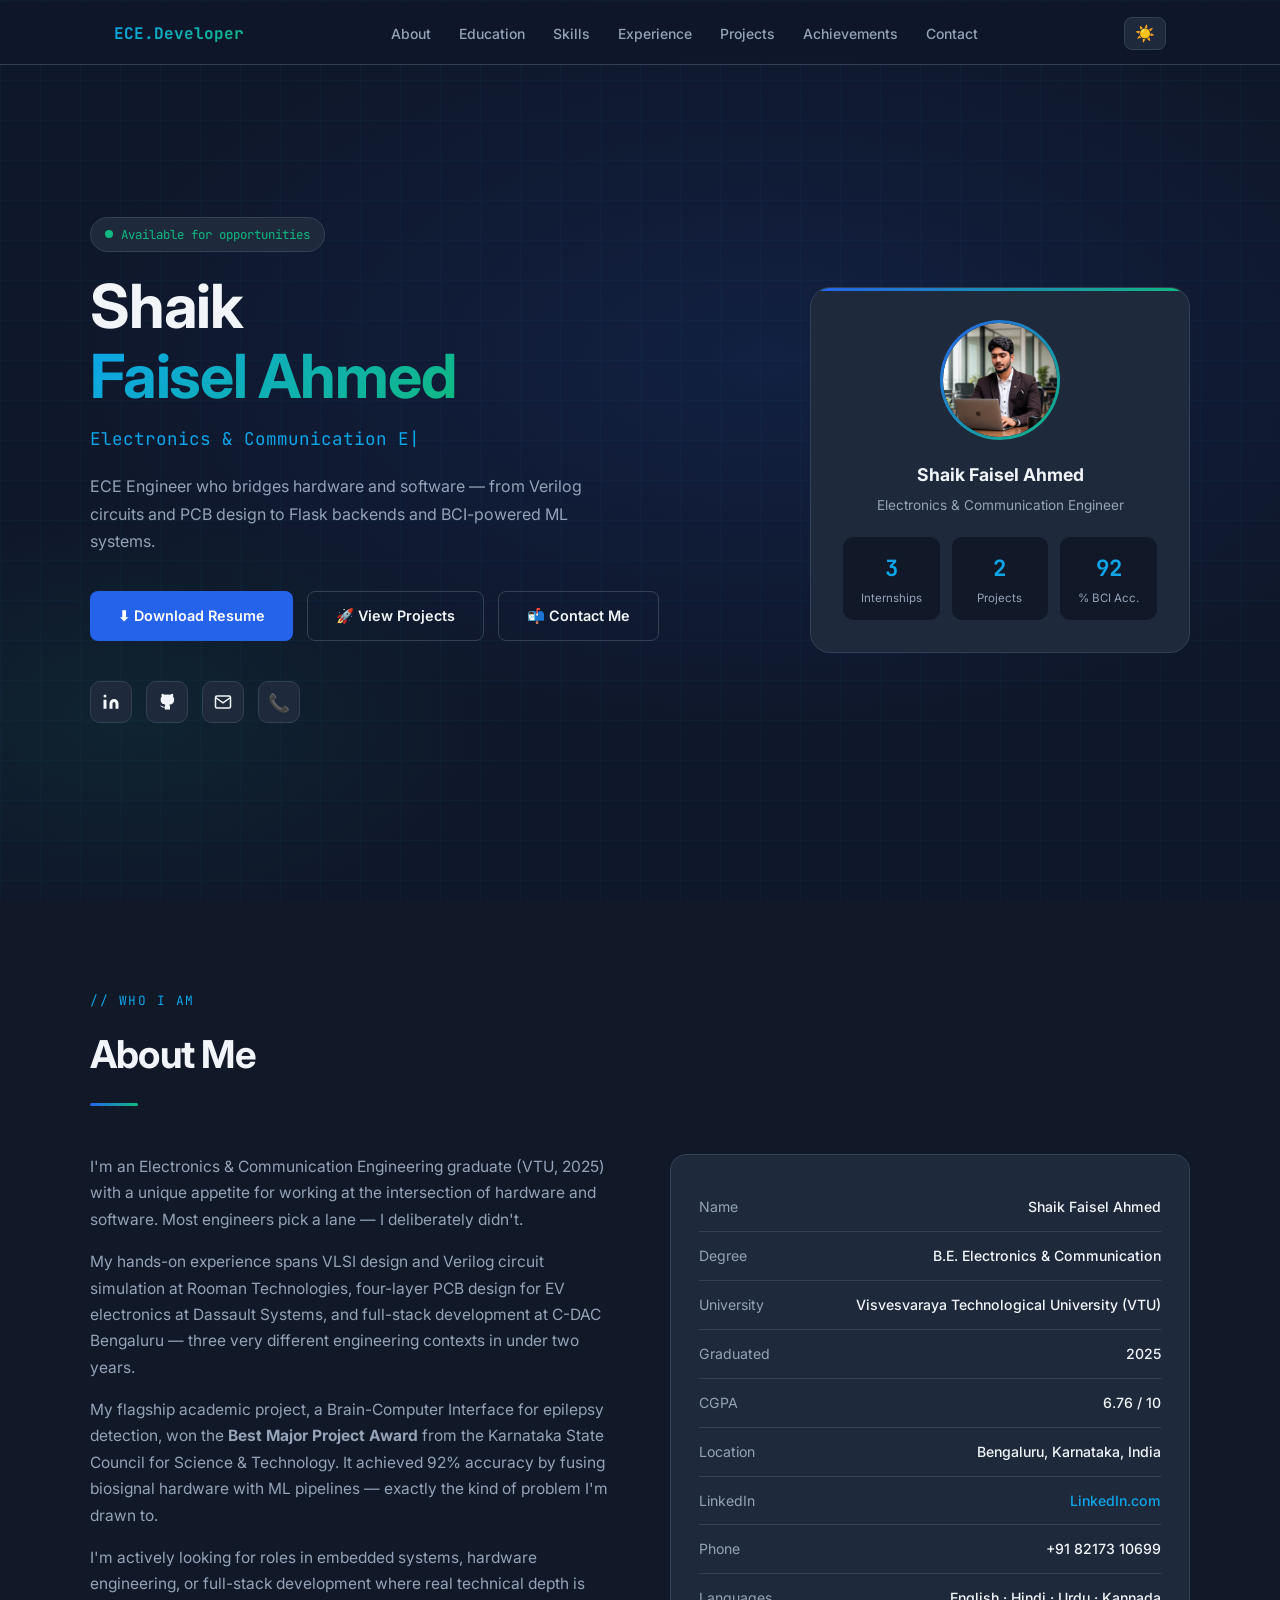
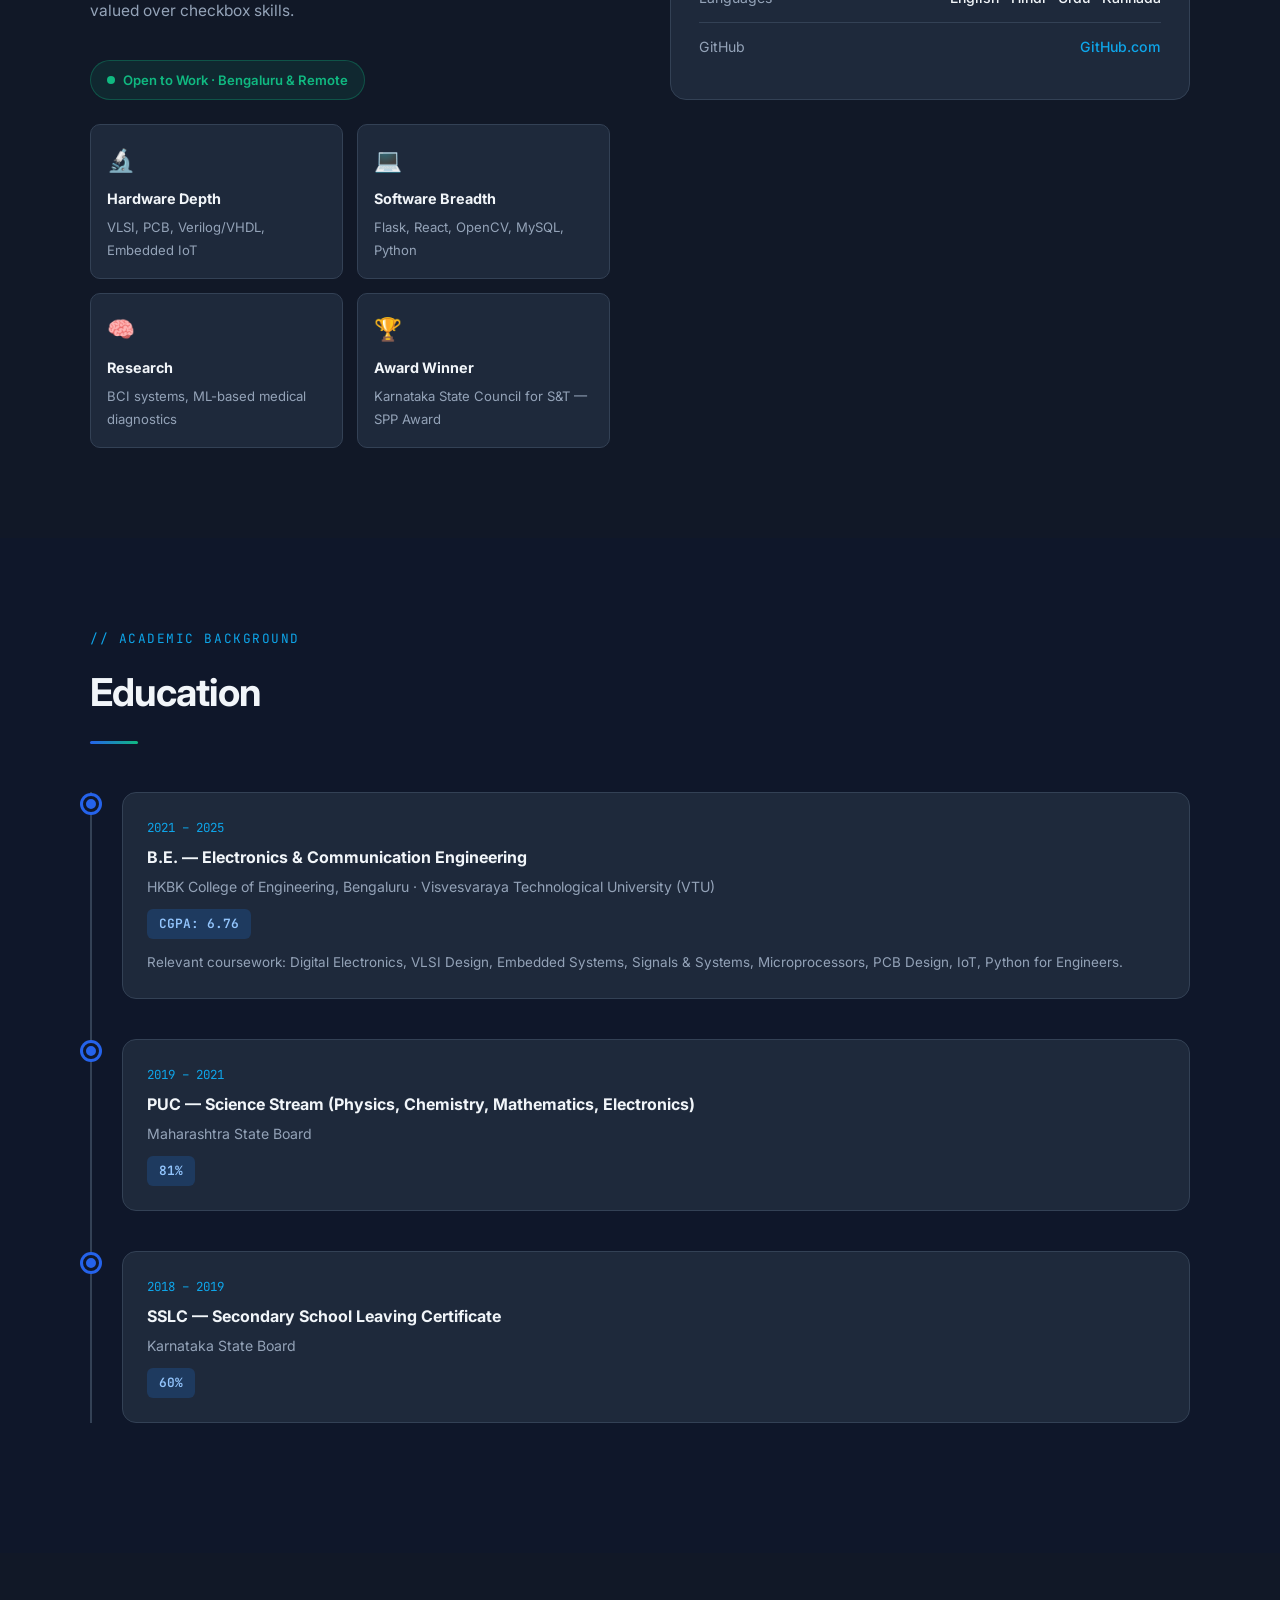
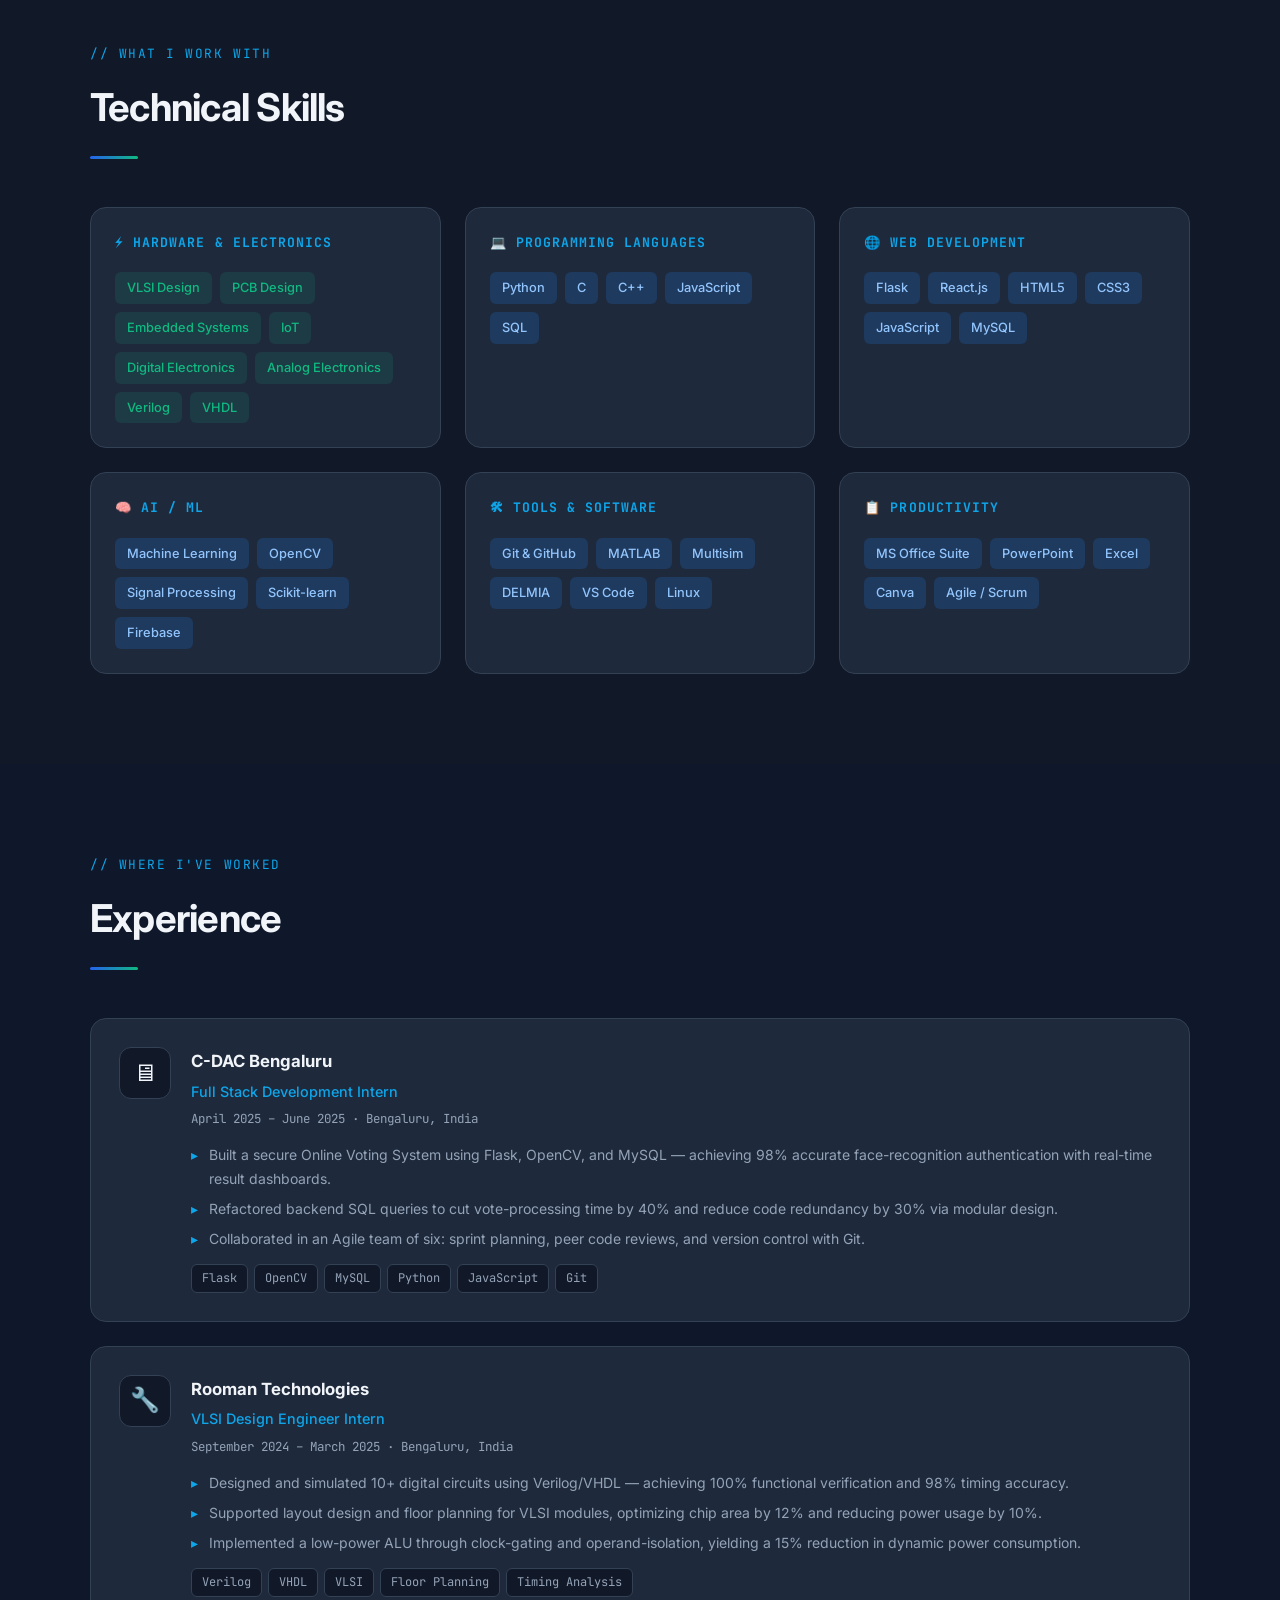
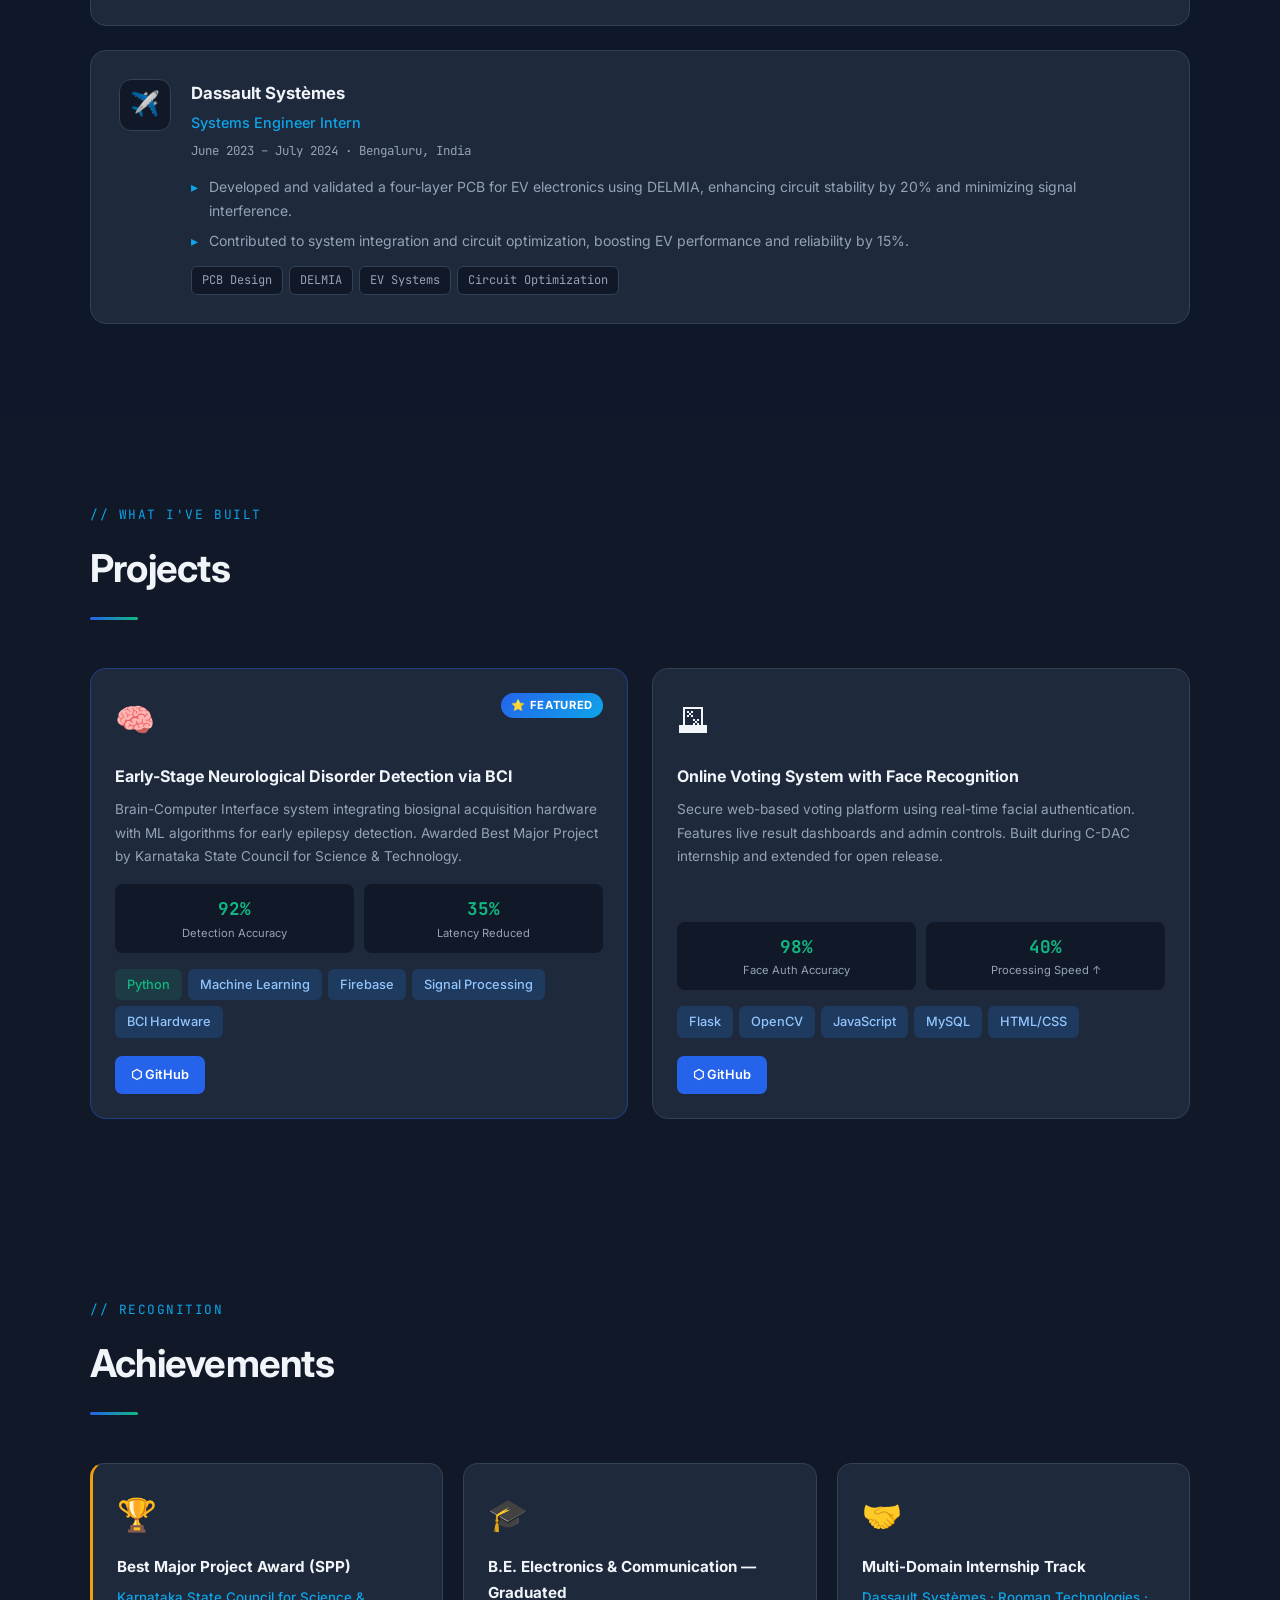
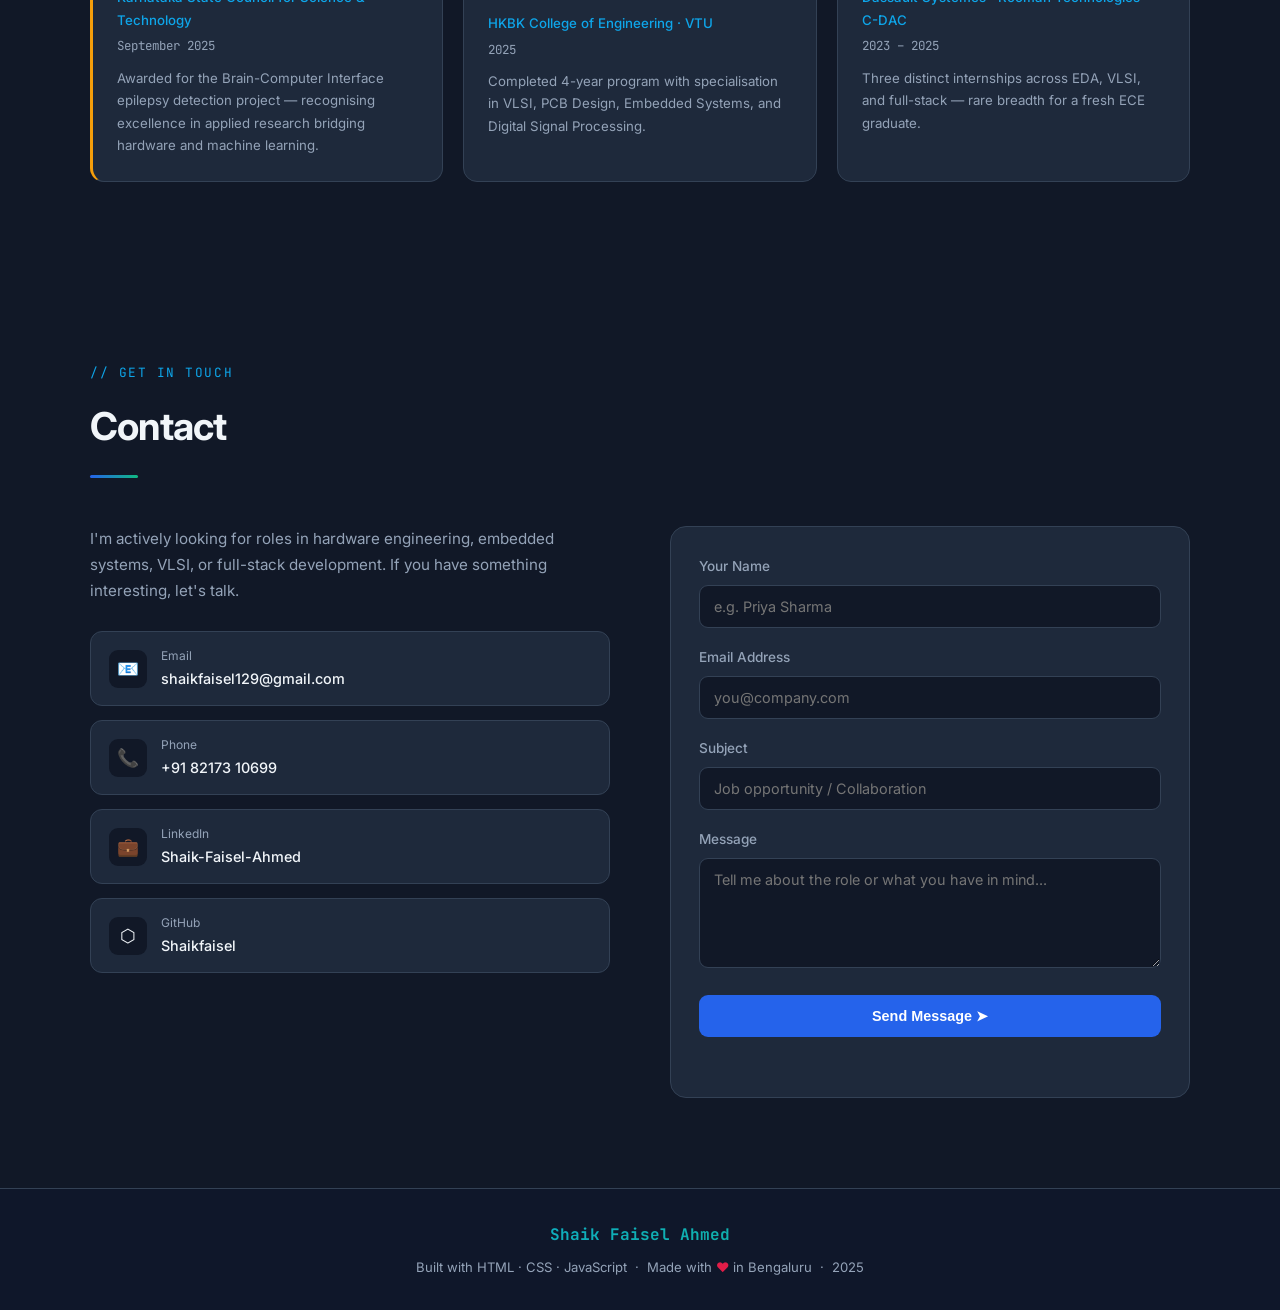
==== index.html @ 99415e22 "Updated homepage" ====
<!DOCTYPE html>
<html lang="en" data-theme="dark">
<head>
  <meta charset="UTF-8" />
  <meta name="viewport" content="width=device-width, initial-scale=1.0" />
  <title>Shaikfaisel-Portfolio</title>
  <meta name="description" content="Portfolio of Shaik Faisel Ahmed — ECE Graduate, VLSI & Embedded Systems Engineer, Full Stack Developer, BCI Researcher. Based in Bengaluru, India." />
  <meta property="og:title"       content="Shaik Faisel Ahmed | Engineer Portfolio" />
  <meta property="og:description" content="ECE Engineer passionate about hardware-software convergence. VLSI, PCB Design, IoT, Flask, React." />
  <meta property="og:type"        content="website" />
  <meta name="keywords" content="Shaik Faisel Ahmed, VLSI Engineer, Embedded Systems, PCB Design, Full Stack Developer, Flask, Brain Computer Interface, ECE Portfolio Bengaluru" />

  <!-- Google Fonts — Inter (body text) and JetBrains Mono (code/labels) -->
  <link rel="preconnect" href="https://fonts.googleapis.com" />
  <link rel="preconnect" href="https://fonts.gstatic.com" crossorigin />
  <link href="https://fonts.googleapis.com/css2?family=Inter:wght@300;400;500;600;700&family=JetBrains+Mono:wght@400;500;700&display=swap" rel="stylesheet" />

  <!-- All CSS is in this separate file -->
  <link rel="stylesheet" href="styles.css" />
</head>
<body>


<!-- ============================================================
     SCROLL PROGRESS BAR
     Thin colored line at the very top that fills as you scroll.
     Width is controlled by JavaScript in main.js.
============================================================ -->
<div id="progress-bar"></div>


<!-- ============================================================
     NAVBAR — Fixed at top of page
============================================================ -->
<nav>
  <div class="nav-inner">

    <!-- Logo text -->
    <div class="nav-logo">ECE.Developer</div>

    <!-- Desktop navigation links -->
    <ul class="nav-links">
      <li><a href="#about">About</a></li>
      <li><a href="#education">Education</a></li>
      <li><a href="#skills">Skills</a></li>
      <li><a href="#experience">Experience</a></li>
      <li><a href="#projects">Projects</a></li>
      <li><a href="#achievements">Achievements</a></li>
      <li><a href="#contact">Contact</a></li>
    </ul>

    <div class="nav-right">
      <!-- Dark/light toggle — JavaScript in main.js handles the click -->
      <button id="theme-toggle" title="Toggle theme">☀️</button>
      <!-- Hamburger icon — only visible on mobile -->
      <button class="hamburger" id="hamburger" aria-label="Open menu">☰</button>
    </div>

  </div>

  <!-- Mobile dropdown — hidden by default, shown when hamburger is clicked -->
  <div class="mobile-menu" id="mobile-menu">
    <a href="#about"        onclick="closeMobileMenu()">About</a>
    <a href="#education"    onclick="closeMobileMenu()">Education</a>
    <a href="#skills"       onclick="closeMobileMenu()">Skills</a>
    <a href="#experience"   onclick="closeMobileMenu()">Experience</a>
    <a href="#projects"     onclick="closeMobileMenu()">Projects</a>
    <a href="#achievements" onclick="closeMobileMenu()">Achievements</a>
    <a href="#contact"      onclick="closeMobileMenu()">Contact</a>
  </div>
</nav>


<!-- ============================================================
     HERO SECTION — First thing visitors see
============================================================ -->
<section id="hero">
  <!-- Background decorations (gradient blobs + grid lines) -->
  <div class="hero-bg"></div>
  <div class="grid-bg"></div>

  <div class="hero-content">

    <!-- LEFT SIDE — Name, typing text, buttons, social icons -->
    <div>
      <div class="hero-eyebrow">Available for opportunities</div>

      <h1 class="hero-name">
        Shaik<br />
        <span class="highlight">Faisel Ahmed</span>
      </h1>

      <!-- This text is animated by JavaScript — it types and deletes role titles -->
      <div id="typing-text"></div>

      <p class="hero-desc">
        ECE Engineer who bridges hardware and software — from Verilog circuits
        and PCB design to Flask backends and BCI-powered ML systems.
      </p>

      <div class="hero-btns">
        <!-- Resume PDF must be in the same folder as index.html -->
        <a href="Shaik Faisel resume.pdf" download class="btn-primary">⬇ Download Resume</a>
        <a href="#projects" class="btn-outline">🚀 View Projects</a>
        <a href="#contact"  class="btn-outline">📬 Contact Me</a>
      </div>

      <!-- Social icon links -->
      <div class="hero-socials">
        <a href="https://www.linkedin.com/in/shaik-faisel-ahmed-06150a316/" target="_blank" title="LinkedIn">
          <svg width="18" height="18" viewBox="0 0 24 24" fill="currentColor">
            <path d="M16 8a6 6 0 016 6v7h-4v-7a2 2 0 00-2-2 2 2 0 00-2 2v7h-4v-7a6 6 0 016-6zM2 9h4v12H2z"/>
            <circle cx="4" cy="4" r="2"/>
          </svg>
        </a>
        <a href="https://github.com/Shaikfaisel" target="_blank" title="GitHub">
          <svg width="18" height="18" viewBox="0 0 24 24" fill="currentColor">
            <path d="M9 19c-5 1.5-5-2.5-7-3m14 6v-3.87a3.37 3.37 0 00-.94-2.61c3.14-.35 6.44-1.54 6.44-7A5.44 5.44 0 0020 4.77 5.07 5.07 0 0019.91 1S18.73.65 16 2.48a13.38 13.38 0 00-7 0C6.27.65 5.09 1 5.09 1A5.07 5.07 0 005 4.77a5.44 5.44 0 00-1.5 3.78c0 5.42 3.3 6.61 6.44 7A3.37 3.37 0 009 18.13V22"/>
          </svg>
        </a>
        <a href="mailto:shaikfaisel129@gmail.com" title="Email">
          <svg width="18" height="18" viewBox="0 0 24 24" fill="none" stroke="currentColor" stroke-width="2">
            <path d="M4 4h16c1.1 0 2 .9 2 2v12c0 1.1-.9 2-2 2H4c-1.1 0-2-.9-2-2V6c0-1.1.9-2 2-2z"/>
            <polyline points="22,6 12,13 2,6"/>
          </svg>
        </a>
        <a href="tel:+918217310699" title="Phone">📞</a>
      </div>
    </div>

    <!-- RIGHT SIDE — Profile card with photo and stats -->
    <div class="hero-card">
      <div class="avatar-ring">
        <div class="avatar-inner">
          <!-- Your photo — must be named photo.jpeg and in the same folder -->
          <img src="photo.jpeg" alt="Shaik Faisel Ahmed" />
        </div>
      </div>
      <div class="hero-card-name">Shaik Faisel Ahmed</div>
      <div class="hero-card-role">Electronics &amp; Communication Engineer</div>

      <!-- Stats — the numbers count up from 0 via JavaScript -->
      <div class="stat-row">
        <div class="stat-item">
          <div class="stat-num" data-target="3">0</div>
          <div class="stat-label">Internships</div>
        </div>
        <div class="stat-item">
          <div class="stat-num" data-target="2">0</div>
          <div class="stat-label">Projects</div>
        </div>
        <div class="stat-item">
          <div class="stat-num" data-target="92">0</div>
          <div class="stat-label">% BCI Acc.</div>
        </div>
      </div>
    </div>

  </div>
</section>


<!-- ============================================================
     ABOUT SECTION
============================================================ -->
<section id="about">
  <div class="container">
    <div class="section-eyebrow">// who I am</div>
    <h2 class="section-title">About Me</h2>
    <div class="section-line"></div>

    <div class="about-grid fade-in">
      <!-- Left: paragraphs + highlight boxes -->
      <div class="about-text">
        <p>
          I'm an Electronics &amp; Communication Engineering graduate (VTU, 2025) with a unique
          appetite for working at the intersection of hardware and software. Most engineers pick
          a lane — I deliberately didn't.
        </p>
        <p>
          My hands-on experience spans VLSI design and Verilog circuit simulation at Rooman
          Technologies, four-layer PCB design for EV electronics at Dassault Systems, and
          full-stack development at C-DAC Bengaluru — three very different engineering contexts
          in under two years.
        </p>
        <p>
          My flagship academic project, a Brain-Computer Interface for epilepsy detection, won
          the <strong>Best Major Project Award</strong> from the Karnataka State Council for
          Science &amp; Technology. It achieved 92% accuracy by fusing biosignal hardware with
          ML pipelines — exactly the kind of problem I'm drawn to.
        </p>
        <p>
          I'm actively looking for roles in embedded systems, hardware engineering, or full-stack
          development where real technical depth is valued over checkbox skills.
        </p>

        <div class="available-badge">Open to Work · Bengaluru &amp; Remote</div>

        <div class="about-highlights" style="margin-top:24px;">
          <div class="highlight-item">
            <div class="icon">🔬</div>
            <strong>Hardware Depth</strong>
            <span>VLSI, PCB, Verilog/VHDL, Embedded IoT</span>
          </div>
          <div class="highlight-item">
            <div class="icon">💻</div>
            <strong>Software Breadth</strong>
            <span>Flask, React, OpenCV, MySQL, Python</span>
          </div>
          <div class="highlight-item">
            <div class="icon">🧠</div>
            <strong>Research</strong>
            <span>BCI systems, ML-based medical diagnostics</span>
          </div>
          <div class="highlight-item">
            <div class="icon">🏆</div>
            <strong>Award Winner</strong>
            <span>Karnataka State Council for S&amp;T — SPP Award</span>
          </div>
        </div>
      </div>

      <!-- Right: info table -->
      <div>
        <div class="about-info">
          <div class="info-row"><span class="label">Name</span>      <span class="val">Shaik Faisel Ahmed</span></div>
          <div class="info-row"><span class="label">Degree</span>    <span class="val">B.E. Electronics &amp; Communication</span></div>
          <div class="info-row"><span class="label">University</span><span class="val">Visvesvaraya Technological University (VTU)</span></div>
          <div class="info-row"><span class="label">Graduated</span> <span class="val">2025</span></div>
          <div class="info-row"><span class="label">CGPA</span>      <span class="val">6.76 / 10</span></div>
          <div class="info-row"><span class="label">Location</span>  <span class="val">Bengaluru, Karnataka, India</span></div>
          <div class="info-row">
            <span class="label">LinkedIn</span>
            <span class="val">
              <a href="https://www.linkedin.com/in/shaik-faisel-ahmed-06150a316/" style="color:var(--accent2)">LinkedIn.com</a>
            </span>
          </div>
          <div class="info-row"><span class="label">Phone</span>     <span class="val">+91 82173 10699</span></div>
          <div class="info-row"><span class="label">Languages</span> <span class="val">English · Hindi · Urdu · Kannada</span></div>
          <div class="info-row">
            <span class="label">GitHub</span>
            <span class="val">
              <a href="https://github.com/Shaikfaisel" target="_blank" style="color:var(--accent2)">GitHub.com</a>
            </span>
          </div>
        </div>
      </div>
    </div>

  </div>
</section>


<!-- ============================================================
     EDUCATION SECTION
============================================================ -->
<section id="education">
  <div class="container">
    <div class="section-eyebrow">// academic background</div>
    <h2 class="section-title">Education</h2>
    <div class="section-line"></div>

    <div class="timeline fade-in">

      <div class="timeline-item">
        <div class="timeline-dot"></div>
        <div class="timeline-card">
          <div class="timeline-year">2021 – 2025</div>
          <div class="timeline-degree">B.E. — Electronics &amp; Communication Engineering</div>
          <div class="timeline-school">HKBK College of Engineering, Bengaluru · Visvesvaraya Technological University (VTU)</div>
          <span class="cgpa-badge">CGPA: 6.76</span>
          <p style="font-size:0.84rem;color:var(--muted);margin-top:12px;">
            Relevant coursework: Digital Electronics, VLSI Design, Embedded Systems,
            Signals &amp; Systems, Microprocessors, PCB Design, IoT, Python for Engineers.
          </p>
        </div>
      </div>

      <div class="timeline-item">
        <div class="timeline-dot"></div>
        <div class="timeline-card">
          <div class="timeline-year">2019 – 2021</div>
          <div class="timeline-degree">PUC — Science Stream (Physics, Chemistry, Mathematics, Electronics)</div>
          <div class="timeline-school">Maharashtra State Board</div>
          <span class="cgpa-badge">81%</span>
        </div>
      </div>

      <div class="timeline-item">
        <div class="timeline-dot"></div>
        <div class="timeline-card">
          <div class="timeline-year">2018 – 2019</div>
          <div class="timeline-degree">SSLC — Secondary School Leaving Certificate</div>
          <div class="timeline-school">Karnataka State Board</div>
          <span class="cgpa-badge">60%</span>
        </div>
      </div>

    </div>
  </div>
</section>


<!-- ============================================================
     SKILLS SECTION
============================================================ -->
<section id="skills">
  <div class="container">
    <div class="section-eyebrow">// what I work with</div>
    <h2 class="section-title">Technical Skills</h2>
    <div class="section-line"></div>

    <div class="skills-grid fade-in">

      <div class="skill-category">
        <div class="skill-category-title">⚡ Hardware &amp; Electronics</div>
        <div class="skill-tags">
          <span class="skill-tag green">VLSI Design</span>
          <span class="skill-tag green">PCB Design</span>
          <span class="skill-tag green">Embedded Systems</span>
          <span class="skill-tag green">IoT</span>
          <span class="skill-tag green">Digital Electronics</span>
          <span class="skill-tag green">Analog Electronics</span>
          <span class="skill-tag green">Verilog</span>
          <span class="skill-tag green">VHDL</span>
        </div>
      </div>

      <div class="skill-category">
        <div class="skill-category-title">💻 Programming Languages</div>
        <div class="skill-tags">
          <span class="skill-tag">Python</span>
          <span class="skill-tag">C</span>
          <span class="skill-tag">C++</span>
          <span class="skill-tag">JavaScript</span>
          <span class="skill-tag">SQL</span>
        </div>
      </div>

      <div class="skill-category">
        <div class="skill-category-title">🌐 Web Development</div>
        <div class="skill-tags">
          <span class="skill-tag">Flask</span>
          <span class="skill-tag">React.js</span>
          <span class="skill-tag">HTML5</span>
          <span class="skill-tag">CSS3</span>
          <span class="skill-tag">JavaScript</span>
          <span class="skill-tag">MySQL</span>
        </div>
      </div>

      <div class="skill-category">
        <div class="skill-category-title">🧠 AI / ML</div>
        <div class="skill-tags">
          <span class="skill-tag">Machine Learning</span>
          <span class="skill-tag">OpenCV</span>
          <span class="skill-tag">Signal Processing</span>
          <span class="skill-tag">Scikit-learn</span>
          <span class="skill-tag">Firebase</span>
        </div>
      </div>

      <div class="skill-category">
        <div class="skill-category-title">🛠 Tools &amp; Software</div>
        <div class="skill-tags">
          <span class="skill-tag">Git &amp; GitHub</span>
          <span class="skill-tag">MATLAB</span>
          <span class="skill-tag">Multisim</span>
          <span class="skill-tag">DELMIA</span>
          <span class="skill-tag">VS Code</span>
          <span class="skill-tag">Linux</span>
        </div>
      </div>

      <div class="skill-category">
        <div class="skill-category-title">📋 Productivity</div>
        <div class="skill-tags">
          <span class="skill-tag">MS Office Suite</span>
          <span class="skill-tag">PowerPoint</span>
          <span class="skill-tag">Excel</span>
          <span class="skill-tag">Canva</span>
          <span class="skill-tag">Agile / Scrum</span>
        </div>
      </div>

    </div>
  </div>
</section>


<!-- ============================================================
     EXPERIENCE SECTION
============================================================ -->
<section id="experience">
  <div class="container">
    <div class="section-eyebrow">// where I've worked</div>
    <h2 class="section-title">Experience</h2>
    <div class="section-line"></div>

    <div class="exp-grid fade-in">

      <!-- C-DAC -->
      <div class="exp-card">
        <div class="exp-logo">🖥</div>
        <div>
          <div class="exp-company">C-DAC Bengaluru</div>
          <div class="exp-role">Full Stack Development Intern</div>
          <div class="exp-date">April 2025 – June 2025 · Bengaluru, India</div>
          <ul class="exp-bullets">
            <li>Built a secure Online Voting System using Flask, OpenCV, and MySQL — achieving 98% accurate face-recognition authentication with real-time result dashboards.</li>
            <li>Refactored backend SQL queries to cut vote-processing time by 40% and reduce code redundancy by 30% via modular design.</li>
            <li>Collaborated in an Agile team of six: sprint planning, peer code reviews, and version control with Git.</li>
          </ul>
          <div class="exp-tech-row">
            <span class="tech-chip">Flask</span>
            <span class="tech-chip">OpenCV</span>
            <span class="tech-chip">MySQL</span>
            <span class="tech-chip">Python</span>
            <span class="tech-chip">JavaScript</span>
            <span class="tech-chip">Git</span>
          </div>
        </div>
      </div>

      <!-- Rooman Technologies -->
      <div class="exp-card">
        <div class="exp-logo">🔧</div>
        <div>
          <div class="exp-company">Rooman Technologies</div>
          <div class="exp-role">VLSI Design Engineer Intern</div>
          <div class="exp-date">September 2024 – March 2025 · Bengaluru, India</div>
          <ul class="exp-bullets">
            <li>Designed and simulated 10+ digital circuits using Verilog/VHDL — achieving 100% functional verification and 98% timing accuracy.</li>
            <li>Supported layout design and floor planning for VLSI modules, optimizing chip area by 12% and reducing power usage by 10%.</li>
            <li>Implemented a low-power ALU through clock-gating and operand-isolation, yielding a 15% reduction in dynamic power consumption.</li>
          </ul>
          <div class="exp-tech-row">
            <span class="tech-chip">Verilog</span>
            <span class="tech-chip">VHDL</span>
            <span class="tech-chip">VLSI</span>
            <span class="tech-chip">Floor Planning</span>
            <span class="tech-chip">Timing Analysis</span>
          </div>
        </div>
      </div>

      <!-- Dassault Systèmes -->
      <div class="exp-card">
        <div class="exp-logo">✈️</div>
        <div>
          <div class="exp-company">Dassault Systèmes</div>
          <div class="exp-role">Systems Engineer Intern</div>
          <div class="exp-date">June 2023 – July 2024 · Bengaluru, India</div>
          <ul class="exp-bullets">
            <li>Developed and validated a four-layer PCB for EV electronics using DELMIA, enhancing circuit stability by 20% and minimizing signal interference.</li>
            <li>Contributed to system integration and circuit optimization, boosting EV performance and reliability by 15%.</li>
          </ul>
          <div class="exp-tech-row">
            <span class="tech-chip">PCB Design</span>
            <span class="tech-chip">DELMIA</span>
            <span class="tech-chip">EV Systems</span>
            <span class="tech-chip">Circuit Optimization</span>
          </div>
        </div>
      </div>

    </div>
  </div>
</section>


<!-- ============================================================
     PROJECTS SECTION
============================================================ -->
<section id="projects">
  <div class="container">
    <div class="section-eyebrow">// what I've built</div>
    <h2 class="section-title">Projects</h2>
    <div class="section-line"></div>

    <div class="projects-grid fade-in">

      <!-- Project 1: BCI -->
      <div class="project-card featured">
        <div class="project-header">
          <div class="project-icon">🧠</div>
          <span class="featured-badge">⭐ Featured</span>
        </div>
        <div class="project-body">
          <div class="project-title">Early-Stage Neurological Disorder Detection via BCI</div>
          <p class="project-desc">
            Brain-Computer Interface system integrating biosignal acquisition hardware with ML
            algorithms for early epilepsy detection. Awarded Best Major Project by Karnataka
            State Council for Science &amp; Technology.
          </p>
          <div class="project-metrics">
            <div class="metric"><div class="metric-val">92%</div><div class="metric-label">Detection Accuracy</div></div>
            <div class="metric"><div class="metric-val">35%</div><div class="metric-label">Latency Reduced</div></div>
          </div>
          <div class="project-tags">
            <span class="skill-tag green">Python</span>
            <span class="skill-tag">Machine Learning</span>
            <span class="skill-tag">Firebase</span>
            <span class="skill-tag">Signal Processing</span>
            <span class="skill-tag">BCI Hardware</span>
          </div>
          <div class="project-footer">
            <a href="https://github.com/Shaikfaisel/BCI-Epilepsy-Monitoring-System" target="_blank" class="btn-sm primary">⬡ GitHub</a>
          </div>
        </div>
      </div>

      <!-- Project 2: Voting System -->
      <div class="project-card">
        <div class="project-header">
          <div class="project-icon">🗳</div>
        </div>
        <div class="project-body">
          <div class="project-title">Online Voting System with Face Recognition</div>
          <p class="project-desc">
            Secure web-based voting platform using real-time facial authentication. Features
            live result dashboards and admin controls. Built during C-DAC internship and
            extended for open release.
          </p>
          <div class="project-metrics">
            <div class="metric"><div class="metric-val">98%</div><div class="metric-label">Face Auth Accuracy</div></div>
            <div class="metric"><div class="metric-val">40%</div><div class="metric-label">Processing Speed ↑</div></div>
          </div>
          <div class="project-tags">
            <span class="skill-tag">Flask</span>
            <span class="skill-tag">OpenCV</span>
            <span class="skill-tag">JavaScript</span>
            <span class="skill-tag">MySQL</span>
            <span class="skill-tag">HTML/CSS</span>
          </div>
          <div class="project-footer">
            <a href="https://github.com/Shaikfaisel/Online_Voting_System" target="_blank" class="btn-sm primary">⬡ GitHub</a>
          </div>
        </div>
      </div>

    </div>
  </div>
</section>




<!-- ============================================================
     ACHIEVEMENTS SECTION
============================================================ -->
<section id="achievements" style="background:var(--bg2);">
  <div class="container">
    <div class="section-eyebrow">// recognition</div>
    <h2 class="section-title">Achievements</h2>
    <div class="section-line"></div>

    <div class="achievements-grid fade-in">

      <div class="ach-card gold">
        <div class="ach-icon">🏆</div>
        <div class="ach-title">Best Major Project Award (SPP)</div>
        <div class="ach-org">Karnataka State Council for Science &amp; Technology</div>
        <div class="ach-date">September 2025</div>
        <p style="font-size:0.83rem;color:var(--muted);margin-top:10px;">
          Awarded for the Brain-Computer Interface epilepsy detection project —
          recognising excellence in applied research bridging hardware and machine learning.
        </p>
      </div>

      <div class="ach-card">
        <div class="ach-icon">🎓</div>
        <div class="ach-title">B.E. Electronics &amp; Communication — Graduated</div>
        <div class="ach-org">HKBK College of Engineering · VTU</div>
        <div class="ach-date">2025</div>
        <p style="font-size:0.83rem;color:var(--muted);margin-top:10px;">
          Completed 4-year program with specialisation in VLSI, PCB Design,
          Embedded Systems, and Digital Signal Processing.
        </p>
      </div>

      <div class="ach-card">
        <div class="ach-icon">🤝</div>
        <div class="ach-title">Multi-Domain Internship Track</div>
        <div class="ach-org">Dassault Systèmes · Rooman Technologies · C-DAC</div>
        <div class="ach-date">2023 – 2025</div>
        <p style="font-size:0.83rem;color:var(--muted);margin-top:10px;">
          Three distinct internships across EDA, VLSI, and full-stack —
          rare breadth for a fresh ECE graduate.
        </p>
      </div>

    </div>
  </div>
</section>




<!-- ============================================================
     CONTACT SECTION
     The form submits to Formspree — see main.js for the endpoint.
     You must set up a free Formspree account and paste your endpoint
     URL into main.js before this form will send emails.
============================================================ -->
<section id="contact">
  <div class="container">
    <div class="section-eyebrow">// get in touch</div>
    <h2 class="section-title">Contact</h2>
    <div class="section-line"></div>

    <div class="contact-grid fade-in">

      <!-- LEFT: contact info links -->
      <div class="contact-info">
        <p>
          I'm actively looking for roles in hardware engineering, embedded systems, VLSI,
          or full-stack development. If you have something interesting, let's talk.
        </p>
        <div class="contact-links">
          <a href="mailto:shaikfaisel129@gmail.com" class="contact-link-item">
            <div class="link-icon">📧</div>
            <div>
              <div class="link-label">Email</div>
              <div class="link-val">shaikfaisel129@gmail.com</div>
            </div>
          </a>
          <a href="tel:+918217310699" class="contact-link-item">
            <div class="link-icon">📞</div>
            <div>
              <div class="link-label">Phone</div>
              <div class="link-val">+91 82173 10699</div>
            </div>
          </a>
          <a href="https://www.linkedin.com/in/shaik-faisel-ahmed-06150a316/" target="_blank" class="contact-link-item">
            <div class="link-icon">💼</div>
            <div>
              <div class="link-label">LinkedIn</div>
              <div class="link-val">Shaik-Faisel-Ahmed</div>
            </div>
          </a>
          <a href="https://github.com/Shaikfaisel" target="_blank" class="contact-link-item">
            <div class="link-icon">⬡</div>
            <div>
              <div class="link-label">GitHub</div>
              <div class="link-val">Shaikfaisel</div>
            </div>
          </a>
        </div>
      </div>

      <!-- RIGHT: contact form -->
      <!-- id="contact-form" is what main.js listens to for the submit event -->
      <form class="contact-form" id="contact-form" novalidate>
        <div class="form-group">
          <label for="f-name">Your Name</label>
          <input type="text" id="f-name" placeholder="e.g. Priya Sharma" required />
        </div>
        <div class="form-group">
          <label for="f-email">Email Address</label>
          <input type="email" id="f-email" placeholder="you@company.com" required />
        </div>
        <div class="form-group">
          <label for="f-subject">Subject</label>
          <input type="text" id="f-subject" placeholder="Job opportunity / Collaboration" />
        </div>
        <div class="form-group">
          <label for="f-msg">Message</label>
          <textarea id="f-msg" placeholder="Tell me about the role or what you have in mind..." required></textarea>
        </div>

        <!-- id="submit-btn" is used by main.js to disable it while sending -->
        <button type="submit" class="form-submit" id="submit-btn">Send Message ➤</button>

        <!-- id="form-status" is where main.js shows success or error messages -->
        <div id="form-status"></div>
      </form>

    </div>
  </div>
</section>


<!-- ============================================================
     FOOTER
============================================================ -->
<footer>
  <div class="footer-name">Shaik Faisel Ahmed</div>
  <p class="footer-copy">
    Built with HTML · CSS · JavaScript &nbsp;·&nbsp;
    Made with <span>♥</span> in Bengaluru &nbsp;·&nbsp; 2025
  </p>
</footer>


<!-- Back to top button (fixed bottom-right) -->
<button id="back-top" title="Back to top">↑</button>


<!-- All JavaScript is in this separate file — loaded last so HTML is ready -->
<script src="main.js"></script>


</body>
</html>
---- styles.css ----
/* ============================================================
   FILE: styles.css
   PURPOSE: All visual styling for the portfolio
   HOW IT WORKS: This file is linked in index.html via:
   <link rel="stylesheet" href="styles.css">
============================================================ */

/* ============================================================
   DESIGN TOKENS (color variables used everywhere below)
   To change the main blue color: edit --accent
   To change the green color: edit --green
============================================================ */
:root {
  --bg:         #0F172A;   /* dark navy background */
  --bg2:        #111827;   /* slightly lighter background for sections */
  --surface:    #1E293B;   /* card background */
  --surface2:   #273344;   /* hover state for cards */
  --border:     #334155;   /* border color */
  --text:       #F1F5F9;   /* main text color */
  --muted:      #94A3B8;   /* secondary / dimmed text */
  --accent:     #2563EB;   /* primary blue */
  --accent2:    #0EA5E9;   /* secondary sky blue */
  --green:      #10B981;   /* highlight green */
  --tag-bg:     #1E3A5F;   /* skill tag background */
  --tag-text:   #93C5FD;   /* skill tag text */
  --radius:     12px;
  --transition: 0.25s ease;
}

/* Light mode overrides — applied when user clicks the sun/moon button */
[data-theme="light"] {
  --bg:       #F8FAFC;
  --bg2:      #F1F5F9;
  --surface:  #FFFFFF;
  --surface2: #E2E8F0;
  --border:   #CBD5E1;
  --text:     #0F172A;
  --muted:    #64748B;
  --accent:   #2563EB;
  --accent2:  #0284C7;
  --green:    #059669;
  --tag-bg:   #DBEAFE;
  --tag-text: #1D4ED8;
}

/* ============================================================
   RESET & BASE — removes browser default spacing/styles
============================================================ */
*, *::before, *::after { box-sizing: border-box; margin: 0; padding: 0; }
html { scroll-behavior: smooth; }
body {
  font-family: 'Inter', sans-serif;
  background: var(--bg);
  color: var(--text);
  line-height: 1.7;
  transition: background var(--transition), color var(--transition);
  overflow-x: hidden;
}
a { color: inherit; text-decoration: none; }
img { max-width: 100%; display: block; }
ul { list-style: none; }

/* ============================================================
   SCROLL PROGRESS BAR (thin colored line at the very top)
============================================================ */
#progress-bar {
  position: fixed; top: 0; left: 0; height: 3px; width: 0%;
  background: linear-gradient(90deg, var(--accent), var(--green));
  z-index: 9999;
  transition: width 0.05s linear;
}

/* ============================================================
   NAVBAR (fixed top navigation bar)
============================================================ */
nav {
  position: fixed; top: 3px; left: 0; right: 0; z-index: 900;
  backdrop-filter: blur(16px);
  background: rgba(15,23,42,0.8);
  border-bottom: 1px solid var(--border);
  transition: background var(--transition);
}
[data-theme="light"] nav { background: rgba(248,250,252,0.85); }
.nav-inner {
  max-width: 1100px; margin: 0 auto;
  display: flex; align-items: center; justify-content: space-between;
  padding: 14px 24px;
}
.nav-logo {
  font-family: 'JetBrains Mono', monospace;
  font-weight: 700; font-size: 1rem;
  background: linear-gradient(135deg, var(--accent2), var(--green));
  -webkit-background-clip: text; -webkit-text-fill-color: transparent;
  background-clip: text;
}
.nav-links { display: flex; gap: 28px; }
.nav-links a {
  font-size: 0.875rem; font-weight: 500; color: var(--muted);
  transition: color var(--transition);
}
.nav-links a:hover { color: var(--text); }
.nav-right { display: flex; align-items: center; gap: 14px; }

/* Theme toggle button (moon/sun icon) */
#theme-toggle {
  background: var(--surface); border: 1px solid var(--border);
  color: var(--text); border-radius: 8px;
  padding: 6px 10px; cursor: pointer; font-size: 1rem;
  transition: background var(--transition);
}
#theme-toggle:hover { background: var(--surface2); }

/* Hamburger button — only shows on mobile */
.hamburger { display: none; background: none; border: none; cursor: pointer; color: var(--text); font-size: 1.5rem; }

/* Mobile dropdown menu */
.mobile-menu {
  display: none; flex-direction: column; gap: 16px;
  padding: 16px 24px;
  border-top: 1px solid var(--border);
}
.mobile-menu.open { display: flex; }
.mobile-menu a { font-size: 0.9rem; font-weight: 500; color: var(--muted); }
.mobile-menu a:hover { color: var(--text); }

/* ============================================================
   HERO SECTION (first screen — name, photo, buttons)
============================================================ */
#hero {
  min-height: 100vh; display: flex; align-items: center;
  position: relative; overflow: hidden;
  padding: 120px 24px 80px;
}
.hero-bg {
  position: absolute; inset: 0; z-index: 0;
  background:
    radial-gradient(ellipse 80% 60% at 60% 40%, rgba(37,99,235,0.12) 0%, transparent 70%),
    radial-gradient(ellipse 50% 40% at 10% 80%, rgba(16,185,129,0.08) 0%, transparent 60%);
}
.grid-bg {
  position: absolute; inset: 0; z-index: 0; opacity: 0.04;
  background-image:
    linear-gradient(var(--accent2) 1px, transparent 1px),
    linear-gradient(90deg, var(--accent2) 1px, transparent 1px);
  background-size: 40px 40px;
}
.hero-content {
  max-width: 1100px; margin: 0 auto; width: 100%;
  display: grid; grid-template-columns: 1fr 380px; gap: 60px;
  align-items: center; position: relative; z-index: 1;
}
.hero-eyebrow {
  display: inline-flex; align-items: center; gap: 8px;
  background: var(--surface); border: 1px solid var(--border);
  border-radius: 100px; padding: 6px 14px;
  font-size: 0.78rem; font-family: 'JetBrains Mono', monospace;
  color: var(--green); margin-bottom: 20px;
}
.hero-eyebrow::before {
  content: ''; width: 8px; height: 8px; border-radius: 50%;
  background: var(--green); animation: pulse 2s infinite;
}
@keyframes pulse {
  0%,100% { opacity:1; transform:scale(1); }
  50%      { opacity:0.5; transform:scale(1.4); }
}
.hero-name {
  font-size: clamp(2.4rem, 5vw, 3.8rem); font-weight: 700;
  line-height: 1.15; letter-spacing: -0.02em; margin-bottom: 12px;
}
.hero-name .highlight {
  background: linear-gradient(135deg, var(--accent2) 0%, var(--green) 100%);
  -webkit-background-clip: text; -webkit-text-fill-color: transparent;
  background-clip: text;
}

/* Typing animation text underneath the name */
#typing-text {
  font-family: 'JetBrains Mono', monospace;
  font-size: clamp(0.9rem, 2vw, 1.1rem);
  color: var(--accent2); min-height: 1.6em; margin-bottom: 20px;
}
#typing-text::after { content: '|'; animation: blink 1s infinite; }
@keyframes blink { 0%,100% { opacity:1; } 50% { opacity:0; } }

.hero-desc { color: var(--muted); font-size: 1rem; max-width: 500px; margin-bottom: 36px; }
.hero-btns { display: flex; gap: 14px; flex-wrap: wrap; margin-bottom: 40px; }

/* Primary filled blue button */
.btn-primary {
  background: var(--accent); color: #fff;
  padding: 12px 28px; border-radius: 8px;
  font-weight: 600; font-size: 0.9rem;
  transition: transform 0.2s, box-shadow 0.2s;
  display: inline-flex; align-items: center; gap: 8px;
}
.btn-primary:hover { transform: translateY(-2px); box-shadow: 0 8px 24px rgba(37,99,235,0.35); }

/* Outline (transparent background) button */
.btn-outline {
  border: 1px solid var(--border); color: var(--text);
  padding: 12px 28px; border-radius: 8px;
  font-weight: 600; font-size: 0.9rem;
  transition: border-color 0.2s, background 0.2s;
  display: inline-flex; align-items: center; gap: 8px;
}
.btn-outline:hover { border-color: var(--accent); background: rgba(37,99,235,0.07); }

/* Social icon links row (LinkedIn, GitHub, Email, Phone) */
.hero-socials { display: flex; gap: 14px; }
.hero-socials a {
  width: 42px; height: 42px; border-radius: 10px;
  border: 1px solid var(--border); background: var(--surface);
  display: grid; place-items: center; font-size: 1.1rem;
  transition: border-color 0.2s, transform 0.2s;
}
.hero-socials a:hover { border-color: var(--accent); transform: translateY(-3px); }

/* Profile card on the right side of hero */
.hero-card {
  background: var(--surface); border: 1px solid var(--border);
  border-radius: 20px; padding: 32px; text-align: center;
  position: relative; overflow: hidden;
}
.hero-card::before {
  content: ''; position: absolute; top: 0; left: 0; right: 0; height: 3px;
  background: linear-gradient(90deg, var(--accent), var(--green));
}

/* Circular photo ring */
.avatar-ring {
  width: 120px; height: 120px; border-radius: 50%; margin: 0 auto 20px;
  background: linear-gradient(135deg, var(--accent), var(--green));
  padding: 3px;
}
.avatar-inner {
  width: 100%; height: 100%; border-radius: 50%;
  background: var(--surface);
  display: grid; place-items: center;
  font-size: 2.8rem;
  overflow: hidden; padding: 0;
}
.avatar-inner img {
  width: 100%; height: 100%; object-fit: cover; border-radius: 50%;
}
.hero-card-name  { font-weight: 700; font-size: 1.1rem; margin-bottom: 4px; }
.hero-card-role  { color: var(--muted); font-size: 0.85rem; margin-bottom: 20px; }

/* Three stat boxes: internships / projects / BCI accuracy */
.stat-row { display: grid; grid-template-columns: repeat(3,1fr); gap: 12px; }
.stat-item { background: var(--bg2); border-radius: 10px; padding: 12px 8px; }
.stat-num  { font-family: 'JetBrains Mono', monospace; font-size: 1.4rem; font-weight: 700; color: var(--accent2); }
.stat-label { font-size: 0.72rem; color: var(--muted); margin-top: 2px; }

/* ============================================================
   SECTION LAYOUT (shared by About, Skills, Experience, etc.)
============================================================ */
section { padding: 90px 24px; }
.container { max-width: 1100px; margin: 0 auto; }
.section-eyebrow {
  font-family: 'JetBrains Mono', monospace; font-size: 0.8rem;
  color: var(--accent2); text-transform: uppercase; letter-spacing: 0.12em;
  margin-bottom: 10px;
}
.section-title {
  font-size: clamp(1.8rem, 3.5vw, 2.4rem); font-weight: 700;
  letter-spacing: -0.02em; margin-bottom: 16px;
}
.section-line {
  width: 48px; height: 3px; border-radius: 2px;
  background: linear-gradient(90deg, var(--accent), var(--green));
  margin-bottom: 48px;
}

/* ============================================================
   ABOUT SECTION
============================================================ */
#about { background: var(--bg2); }
.about-grid { display: grid; grid-template-columns: 1fr 1fr; gap: 60px; align-items: start; }
.about-text p { color: var(--muted); margin-bottom: 16px; font-size: 0.97rem; }
.about-highlights { display: grid; grid-template-columns: 1fr 1fr; gap: 14px; margin-top: 28px; }
.highlight-item {
  background: var(--surface); border: 1px solid var(--border);
  border-radius: 10px; padding: 16px; font-size: 0.85rem;
}
.highlight-item .icon  { font-size: 1.4rem; margin-bottom: 8px; }
.highlight-item strong { display: block; font-size: 0.9rem; margin-bottom: 4px; }
.highlight-item span   { color: var(--muted); font-size: 0.82rem; }
.about-info { background: var(--surface); border: 1px solid var(--border); border-radius: 16px; padding: 28px; }
.info-row {
  display: flex; justify-content: space-between; align-items: center;
  padding: 12px 0; border-bottom: 1px solid var(--border); font-size: 0.88rem;
}
.info-row:last-child { border-bottom: none; }
.info-row .label { color: var(--muted); }
.info-row .val   { font-weight: 500; text-align: right; }
.available-badge {
  display: inline-flex; align-items: center; gap: 8px;
  background: rgba(16,185,129,0.1); border: 1px solid rgba(16,185,129,0.3);
  color: var(--green); border-radius: 100px; padding: 8px 16px;
  font-size: 0.82rem; font-weight: 600; margin-top: 20px;
}
.available-badge::before {
  content: ''; width: 8px; height: 8px; border-radius: 50%;
  background: var(--green); animation: pulse 2s infinite;
}

/* ============================================================
   EDUCATION TIMELINE
============================================================ */
.timeline { position: relative; padding-left: 32px; }
.timeline::before {
  content: ''; position: absolute; left: 0; top: 0; bottom: 0;
  width: 2px; background: var(--border);
}
.timeline-item  { position: relative; margin-bottom: 40px; }
.timeline-dot {
  position: absolute; left: -39px; top: 4px;
  width: 16px; height: 16px; border-radius: 50%;
  background: var(--accent); border: 3px solid var(--bg);
  box-shadow: 0 0 0 3px var(--accent);
}
.timeline-card {
  background: var(--surface); border: 1px solid var(--border);
  border-radius: 14px; padding: 24px;
}
.timeline-year   { font-family: 'JetBrains Mono', monospace; font-size: 0.78rem; color: var(--accent2); margin-bottom: 6px; }
.timeline-degree { font-weight: 700; font-size: 1rem; margin-bottom: 4px; }
.timeline-school { color: var(--muted); font-size: 0.88rem; margin-bottom: 10px; }
.cgpa-badge {
  display: inline-block; background: var(--tag-bg); color: var(--tag-text);
  border-radius: 6px; padding: 4px 12px; font-size: 0.8rem; font-weight: 600;
  font-family: 'JetBrains Mono', monospace;
}

/* ============================================================
   SKILLS SECTION
============================================================ */
#skills { background: var(--bg2); }
.skills-grid { display: grid; grid-template-columns: repeat(auto-fit, minmax(300px, 1fr)); gap: 24px; }
.skill-category {
  background: var(--surface); border: 1px solid var(--border);
  border-radius: 16px; padding: 24px;
}
.skill-category-title {
  font-family: 'JetBrains Mono', monospace; font-size: 0.82rem;
  font-weight: 700; color: var(--accent2); text-transform: uppercase;
  letter-spacing: 0.08em; margin-bottom: 18px;
  display: flex; align-items: center; gap: 8px;
}
.skill-tags { display: flex; flex-wrap: wrap; gap: 8px; }
.skill-tag {
  background: var(--tag-bg); color: var(--tag-text);
  border-radius: 6px; padding: 5px 12px; font-size: 0.8rem; font-weight: 500;
  transition: transform 0.15s;
}
.skill-tag:hover  { transform: translateY(-2px); }
.skill-tag.green  { background: rgba(16,185,129,0.12); color: var(--green); }

/* ============================================================
   EXPERIENCE SECTION
============================================================ */
.exp-grid { display: grid; gap: 24px; }
.exp-card {
  background: var(--surface); border: 1px solid var(--border);
  border-radius: 16px; padding: 28px;
  display: grid; grid-template-columns: auto 1fr; gap: 20px;
  transition: border-color 0.2s, transform 0.2s;
}
.exp-card:hover { border-color: var(--accent); transform: translateY(-3px); }
.exp-logo {
  width: 52px; height: 52px; border-radius: 12px;
  background: var(--bg2); border: 1px solid var(--border);
  display: grid; place-items: center; font-size: 1.5rem; flex-shrink: 0;
}
.exp-company { font-weight: 700; font-size: 1.05rem; }
.exp-role    { color: var(--accent2); font-size: 0.9rem; font-weight: 500; margin: 4px 0; }
.exp-date    { font-family: 'JetBrains Mono', monospace; font-size: 0.78rem; color: var(--muted); margin-bottom: 14px; }
.exp-bullets { color: var(--muted); font-size: 0.875rem; }
.exp-bullets li { padding-left: 18px; position: relative; margin-bottom: 6px; }
.exp-bullets li::before { content: '▸'; position: absolute; left: 0; color: var(--accent2); }
.exp-tech-row { display: flex; flex-wrap: wrap; gap: 6px; margin-top: 14px; }
.tech-chip {
  background: var(--bg2); border: 1px solid var(--border);
  border-radius: 6px; padding: 3px 10px; font-size: 0.75rem;
  font-family: 'JetBrains Mono', monospace; color: var(--muted);
}

/* ============================================================
   PROJECTS SECTION
============================================================ */
#projects { background: var(--bg2); }
.projects-grid {
  display: grid; grid-template-columns: repeat(auto-fit, minmax(320px, 1fr)); gap: 24px;
}
.project-card {
  background: var(--surface); border: 1px solid var(--border);
  border-radius: 16px; overflow: hidden;
  transition: border-color 0.2s, transform 0.2s;
  display: flex; flex-direction: column;
}
.project-card:hover    { border-color: var(--accent); transform: translateY(-4px); }
.project-card.featured { border-color: rgba(37,99,235,0.4); }
.project-header {
  padding: 24px 24px 0;
  display: flex; justify-content: space-between; align-items: flex-start;
}
.project-icon { font-size: 2rem; }
.featured-badge {
  background: linear-gradient(135deg, var(--accent), var(--accent2));
  color: #fff; font-size: 0.7rem; font-weight: 700;
  padding: 3px 10px; border-radius: 100px; text-transform: uppercase;
  letter-spacing: 0.06em;
}
.project-body { padding: 16px 24px 24px; flex: 1; display: flex; flex-direction: column; }
.project-title { font-weight: 700; font-size: 1rem; margin-bottom: 8px; }
.project-desc  { color: var(--muted); font-size: 0.85rem; margin-bottom: 16px; flex: 1; }
.project-metrics { display: grid; grid-template-columns: 1fr 1fr; gap: 10px; margin-bottom: 16px; }
.metric { background: var(--bg2); border-radius: 8px; padding: 10px; text-align: center; }
.metric-val   { font-family: 'JetBrains Mono', monospace; font-weight: 700; font-size: 1.1rem; color: var(--green); }
.metric-label { font-size: 0.7rem; color: var(--muted); }
.project-tags  { display: flex; flex-wrap: wrap; gap: 6px; margin-bottom: 18px; }
.project-footer { display: flex; gap: 10px; }
.btn-sm {
  padding: 8px 16px; border-radius: 7px; font-size: 0.8rem; font-weight: 600;
  display: inline-flex; align-items: center; gap: 6px; transition: 0.2s;
}
.btn-sm.primary       { background: var(--accent); color: #fff; }
.btn-sm.primary:hover { background: #1d4ed8; }
.btn-sm.ghost         { border: 1px solid var(--border); color: var(--text); background: var(--bg2); }
.btn-sm.ghost:hover   { border-color: var(--accent); }

/* ============================================================
   ACHIEVEMENTS SECTION
============================================================ */
.achievements-grid { display: grid; grid-template-columns: repeat(auto-fit, minmax(280px, 1fr)); gap: 20px; }
.ach-card {
  background: var(--surface); border: 1px solid var(--border);
  border-radius: 14px; padding: 24px;
  transition: border-color 0.2s, transform 0.2s;
}
.ach-card:hover     { border-color: var(--green); transform: translateY(-3px); }
.ach-card.gold      { border-left: 3px solid #F59E0B; }
.ach-icon           { font-size: 2rem; margin-bottom: 12px; }
.ach-title          { font-weight: 700; font-size: 0.95rem; margin-bottom: 6px; }
.ach-org            { color: var(--accent2); font-size: 0.83rem; font-weight: 500; margin-bottom: 4px; }
.ach-date           { color: var(--muted); font-size: 0.78rem; font-family: 'JetBrains Mono', monospace; }




/* ============================================================
   CONTACT SECTION
============================================================ */
#contact { background: var(--bg2); }
.contact-grid { display: grid; grid-template-columns: 1fr 1fr; gap: 60px; align-items: start; }
.contact-info p { color: var(--muted); font-size: 0.95rem; margin-bottom: 28px; }
.contact-links { display: flex; flex-direction: column; gap: 14px; }
.contact-link-item {
  display: flex; align-items: center; gap: 14px;
  background: var(--surface); border: 1px solid var(--border);
  border-radius: 12px; padding: 14px 18px;
  transition: border-color 0.2s;
}
.contact-link-item:hover { border-color: var(--accent); }
.contact-link-item .link-icon {
  width: 38px; height: 38px; border-radius: 9px;
  background: var(--bg2); display: grid; place-items: center; font-size: 1.1rem;
}
.contact-link-item .link-label { font-size: 0.75rem; color: var(--muted); }
.contact-link-item .link-val   { font-weight: 500; font-size: 0.9rem; }

/* Contact form card */
.contact-form {
  background: var(--surface); border: 1px solid var(--border);
  border-radius: 16px; padding: 28px;
}
.form-group       { margin-bottom: 18px; }
.form-group label {
  display: block; font-size: 0.85rem; font-weight: 500;
  margin-bottom: 7px; color: var(--muted);
}
.form-group input,
.form-group textarea {
  width: 100%; background: var(--bg2); border: 1px solid var(--border);
  border-radius: 9px; padding: 12px 14px; color: var(--text);
  font-family: 'Inter', sans-serif; font-size: 0.9rem;
  transition: border-color 0.2s;
}
.form-group input:focus,
.form-group textarea:focus { outline: none; border-color: var(--accent); }
.form-group textarea { resize: vertical; min-height: 110px; }

/* Send button */
.form-submit {
  width: 100%; background: var(--accent); color: #fff;
  border: none; border-radius: 9px; padding: 13px;
  font-size: 0.9rem; font-weight: 600; cursor: pointer;
  transition: background 0.2s, transform 0.15s;
}
.form-submit:hover    { background: #1d4ed8; transform: translateY(-1px); }
.form-submit:disabled { opacity: 0.6; cursor: not-allowed; transform: none; }

/* Status message shown after form submit */
#form-status {
  margin-top: 12px; text-align: center; font-size: 0.85rem;
  min-height: 20px;
}
#form-status.success { color: var(--green); }
#form-status.error   { color: #E11D48; }

/* ============================================================
   FOOTER
============================================================ */
footer {
  background: var(--bg); border-top: 1px solid var(--border);
  padding: 32px 24px; text-align: center;
}
.footer-name {
  font-family: 'JetBrains Mono', monospace; font-weight: 700;
  background: linear-gradient(135deg, var(--accent2), var(--green));
  -webkit-background-clip: text; -webkit-text-fill-color: transparent;
  background-clip: text; font-size: 1rem; margin-bottom: 8px;
}
.footer-copy { color: var(--muted); font-size: 0.82rem; }
.footer-copy span { color: #E11D48; }

/* ============================================================
   BACK TO TOP BUTTON (fixed bottom-right corner)
============================================================ */
#back-top {
  position: fixed; bottom: 28px; right: 28px; z-index: 800;
  width: 44px; height: 44px; border-radius: 12px;
  background: var(--accent); color: #fff;
  display: none; place-items: center;
  font-size: 1.1rem; cursor: pointer;
  transition: transform 0.2s, box-shadow 0.2s;
  box-shadow: 0 4px 14px rgba(37,99,235,0.4);
  border: none;
}
#back-top:hover   { transform: translateY(-3px); }
#back-top.visible { display: grid; }

/* ============================================================
   FADE-IN ANIMATION (elements slide up as you scroll to them)
============================================================ */
.fade-in { opacity: 0; transform: translateY(24px); transition: opacity 0.6s ease, transform 0.6s ease; }
.fade-in.visible { opacity: 1; transform: none; }

/* ============================================================
   RESPONSIVE — adjustments for smaller screens
============================================================ */
@media (max-width: 860px) {
  .hero-content     { grid-template-columns: 1fr; }
  .hero-card        { max-width: 340px; }
  .about-grid       { grid-template-columns: 1fr; }
  .contact-grid     { grid-template-columns: 1fr; }
  .nav-links        { display: none; }
  .hamburger        { display: block; }
  .exp-card         { grid-template-columns: 1fr; }
}
@media (max-width: 540px) {
  .hero-btns        { flex-direction: column; }
  .about-highlights { grid-template-columns: 1fr; }
  .contrib-grid     { grid-template-columns: repeat(26, 1fr); }
}
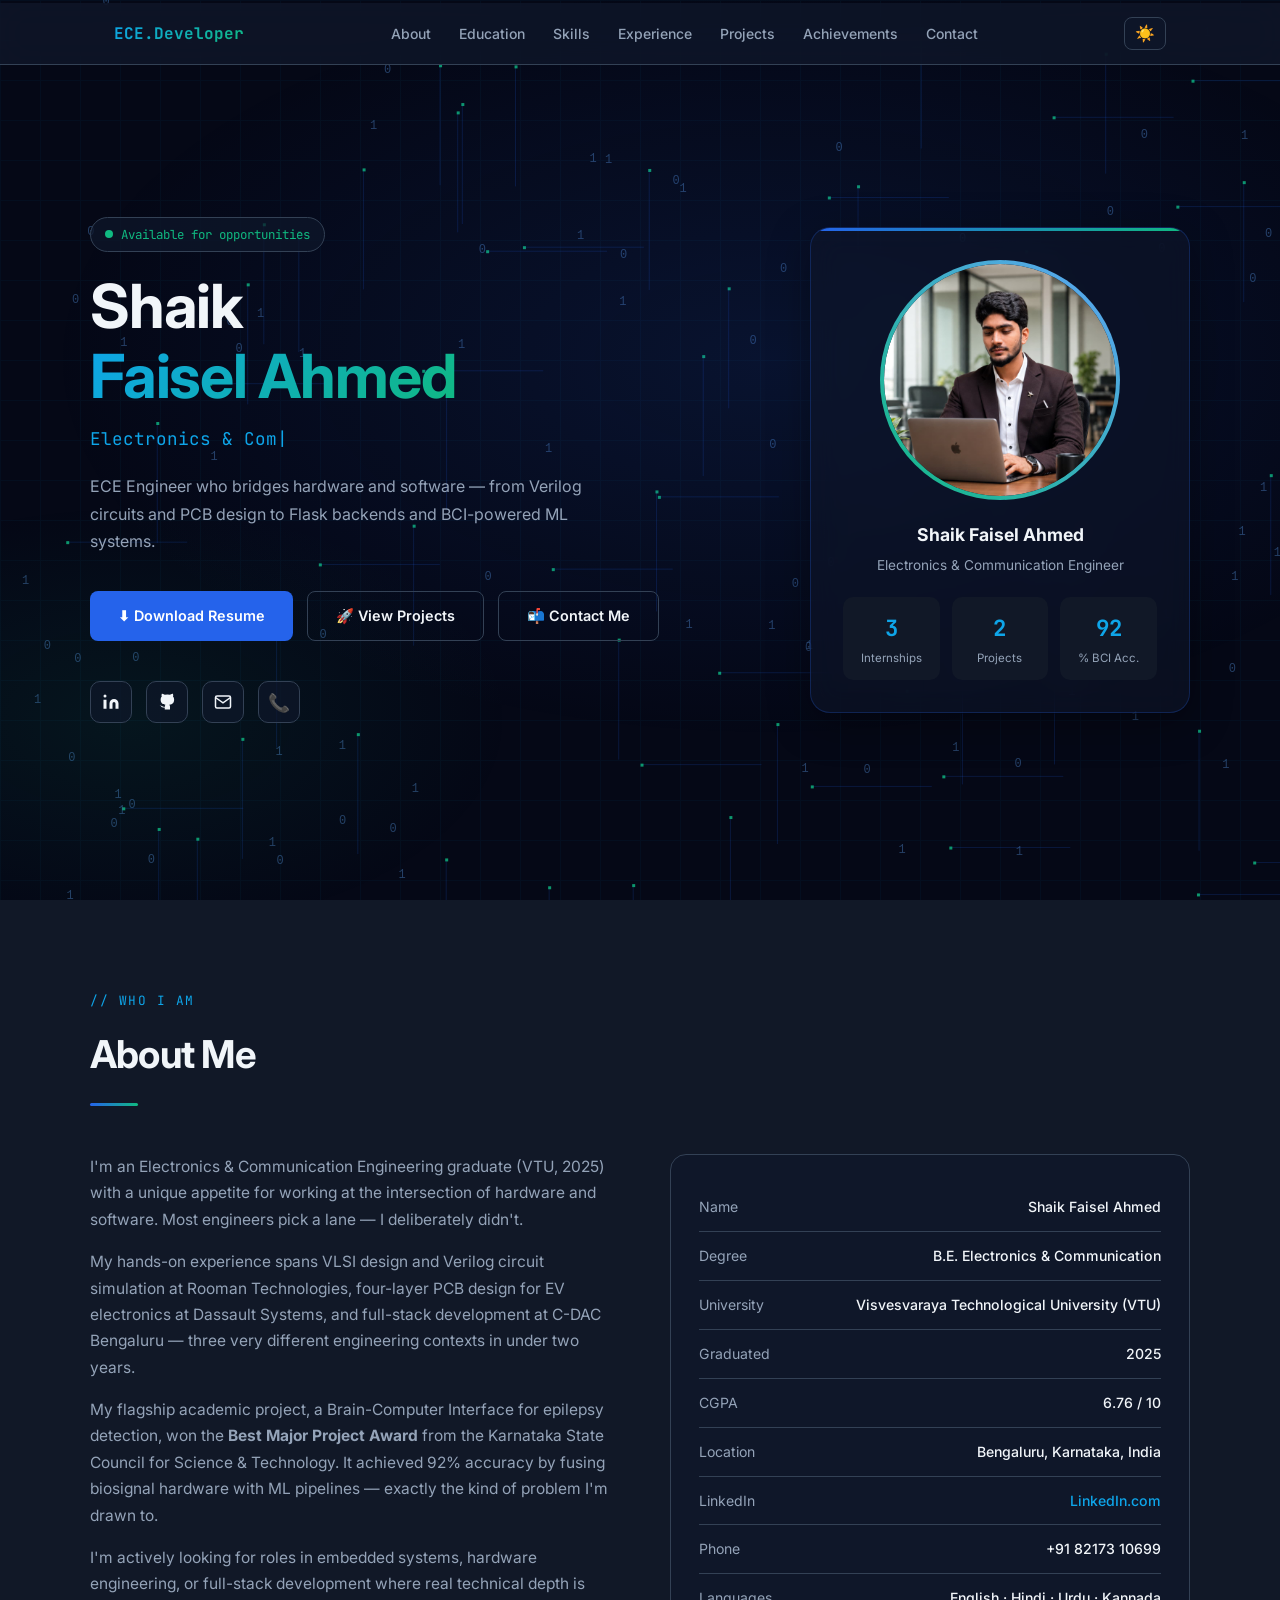
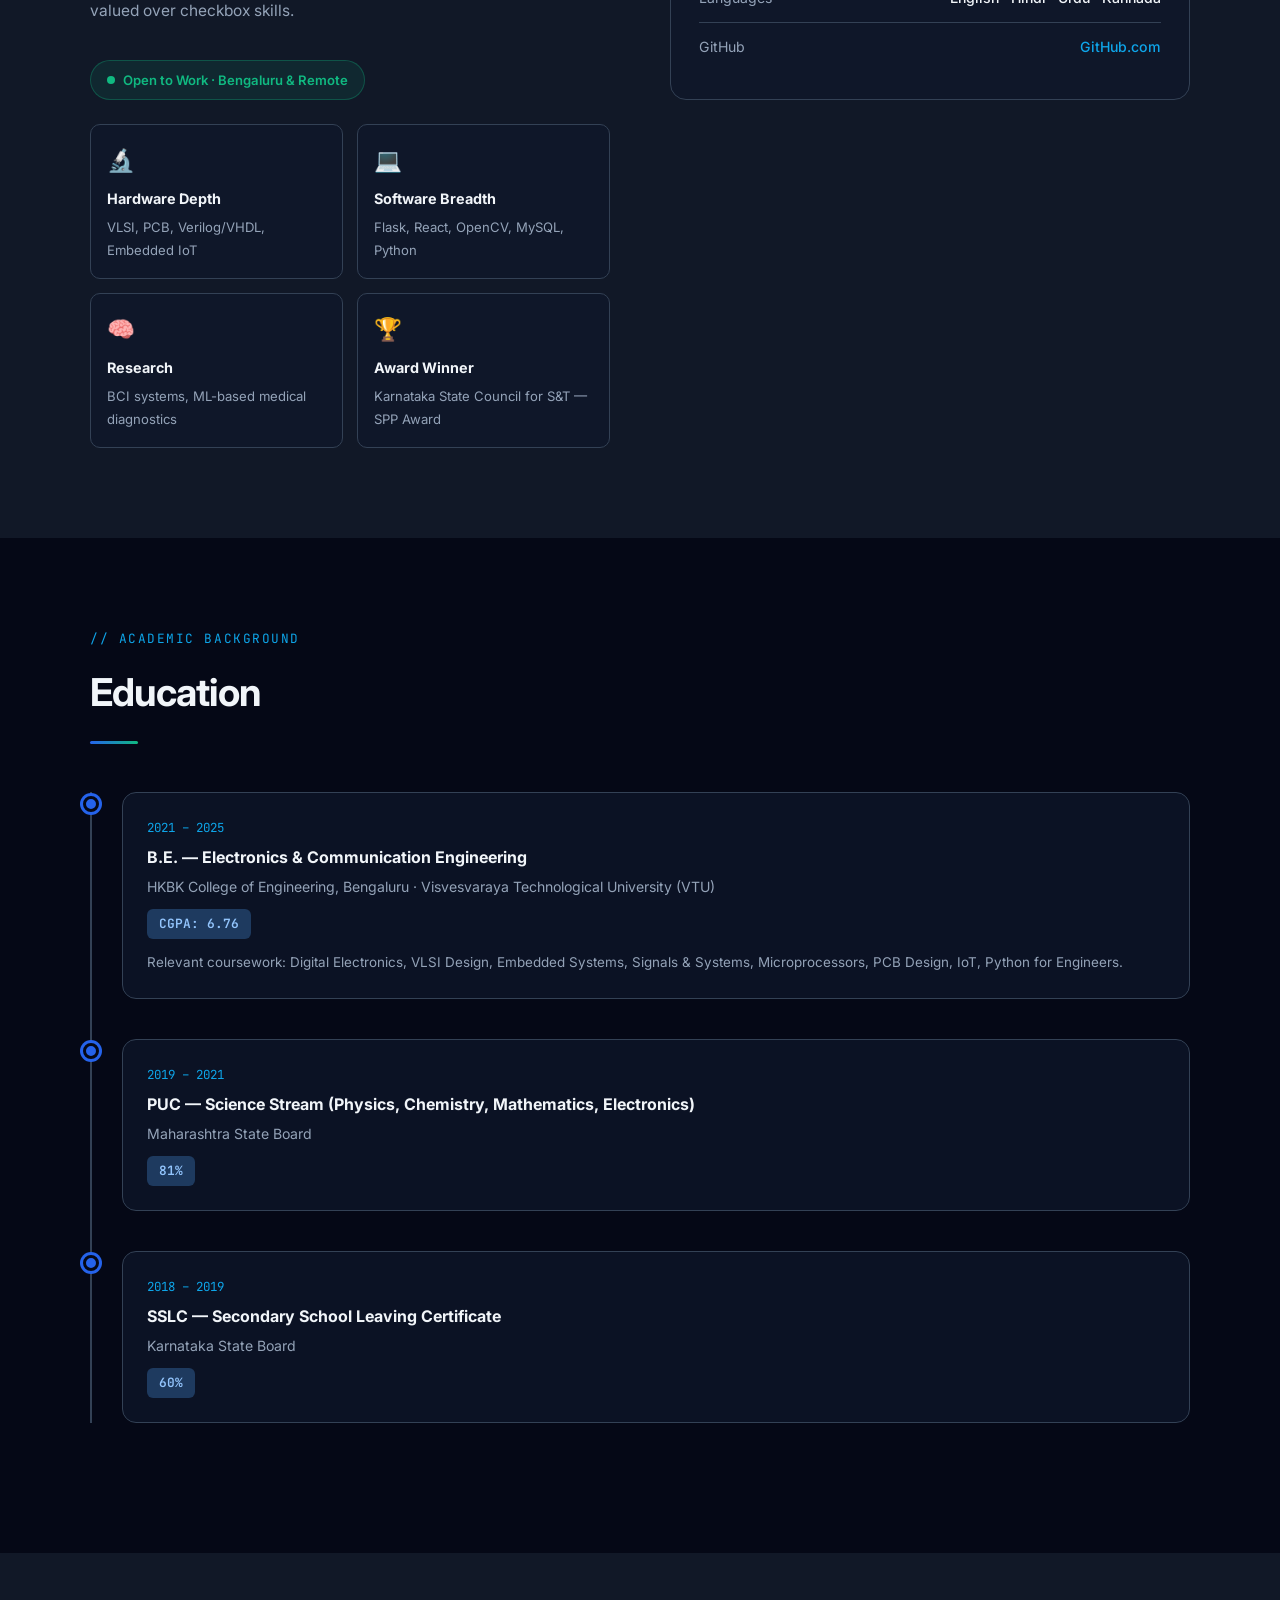
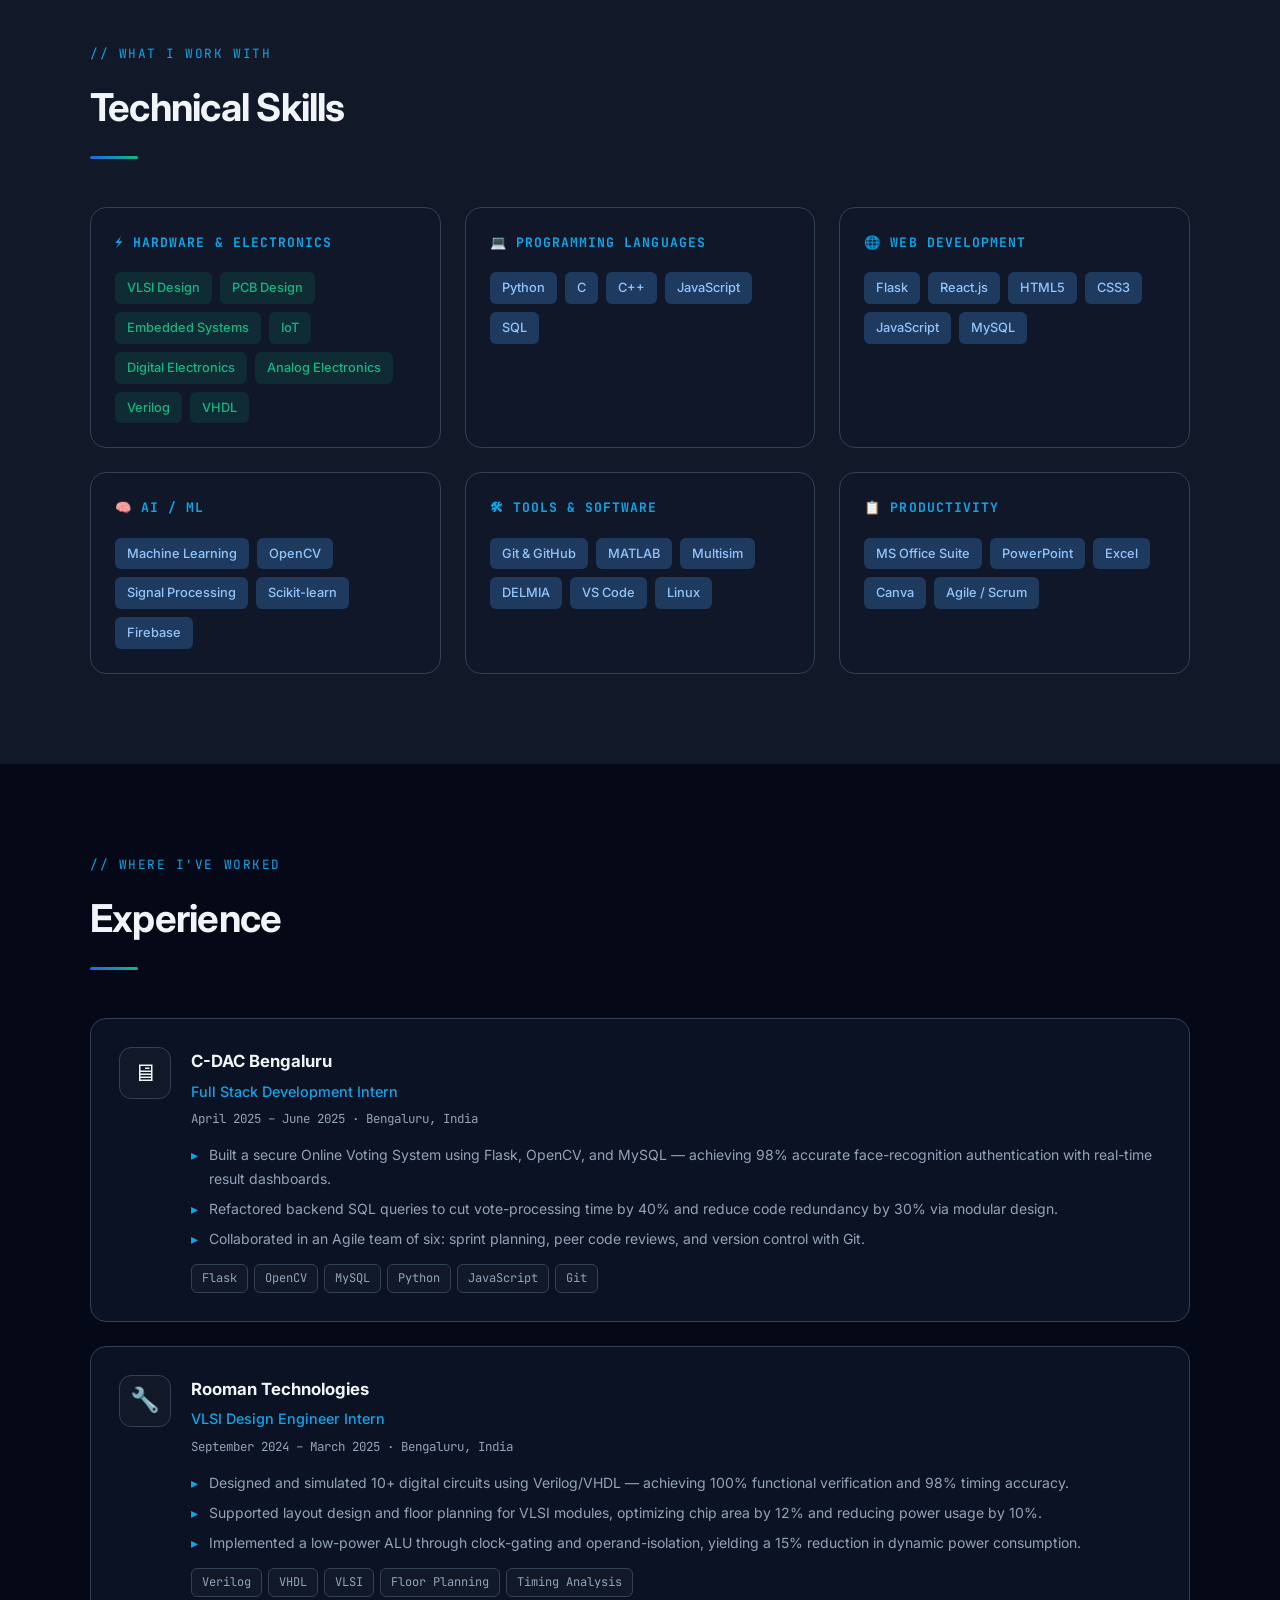
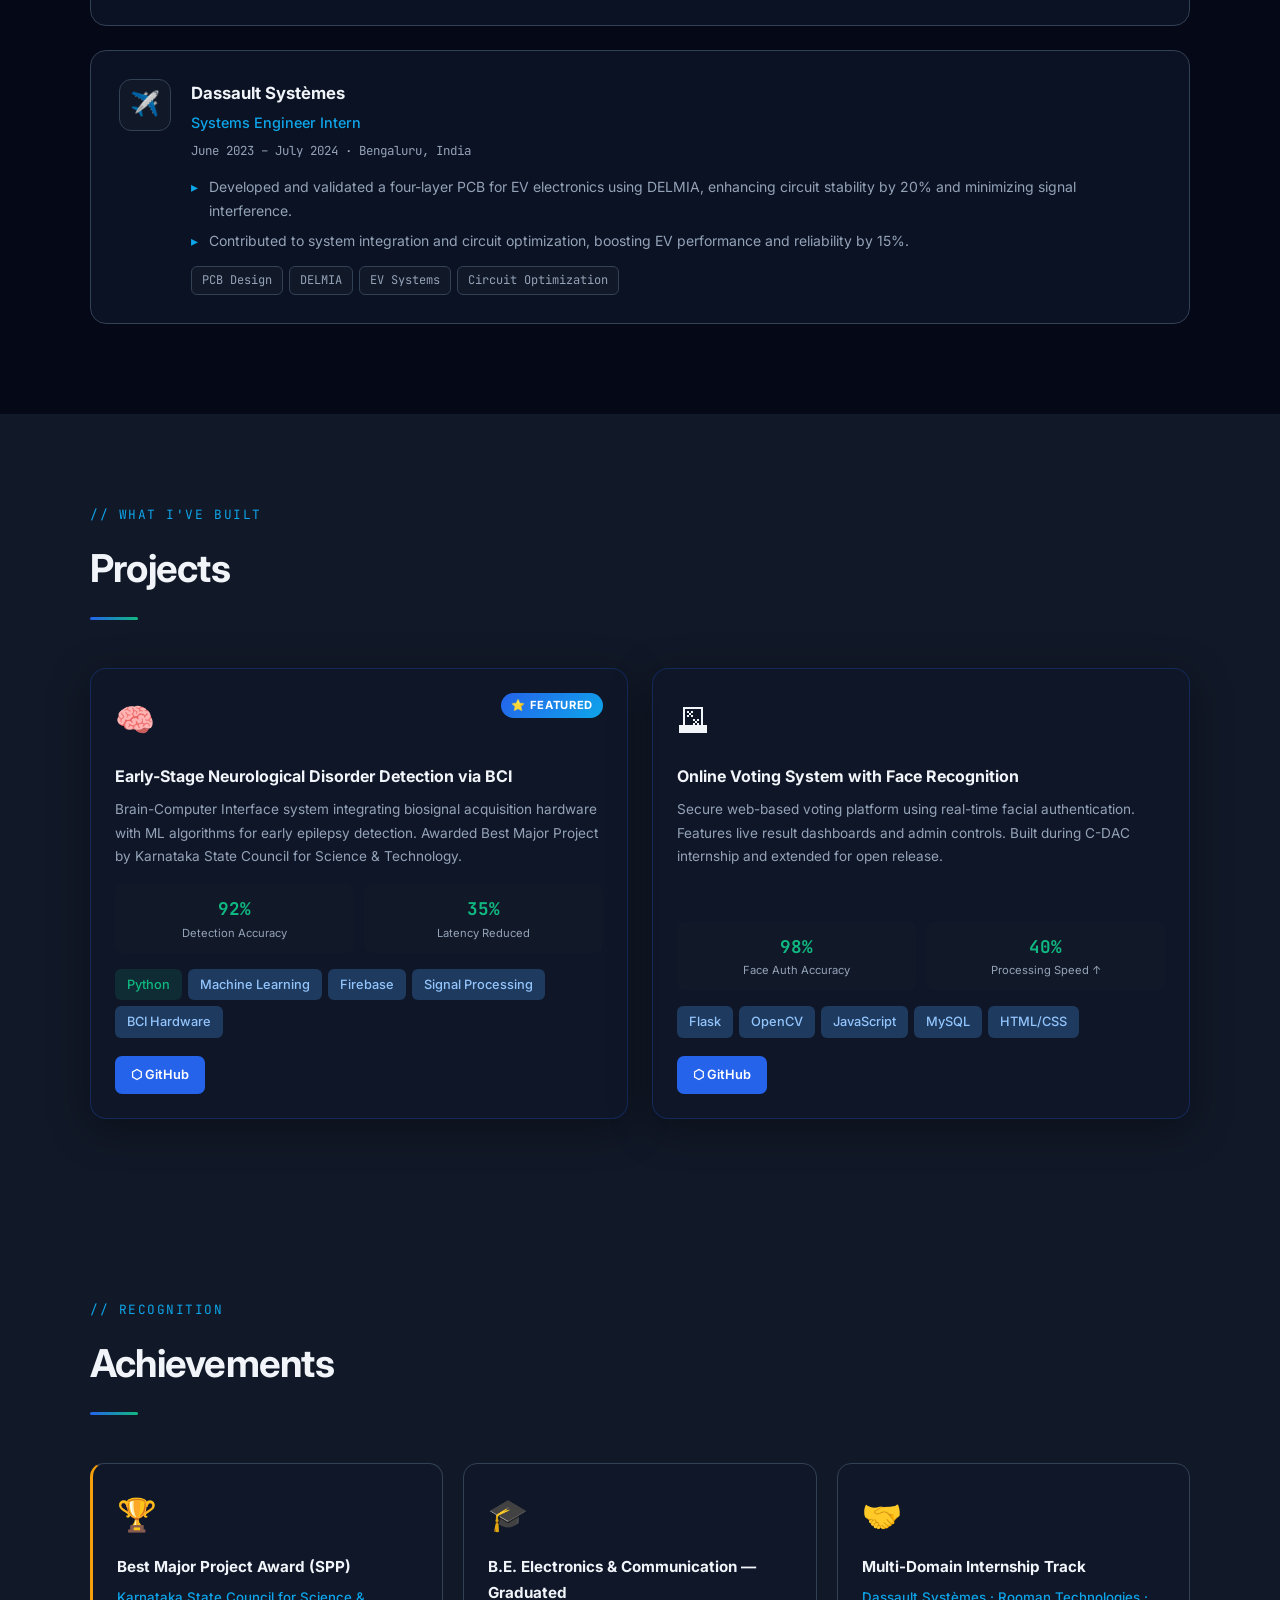
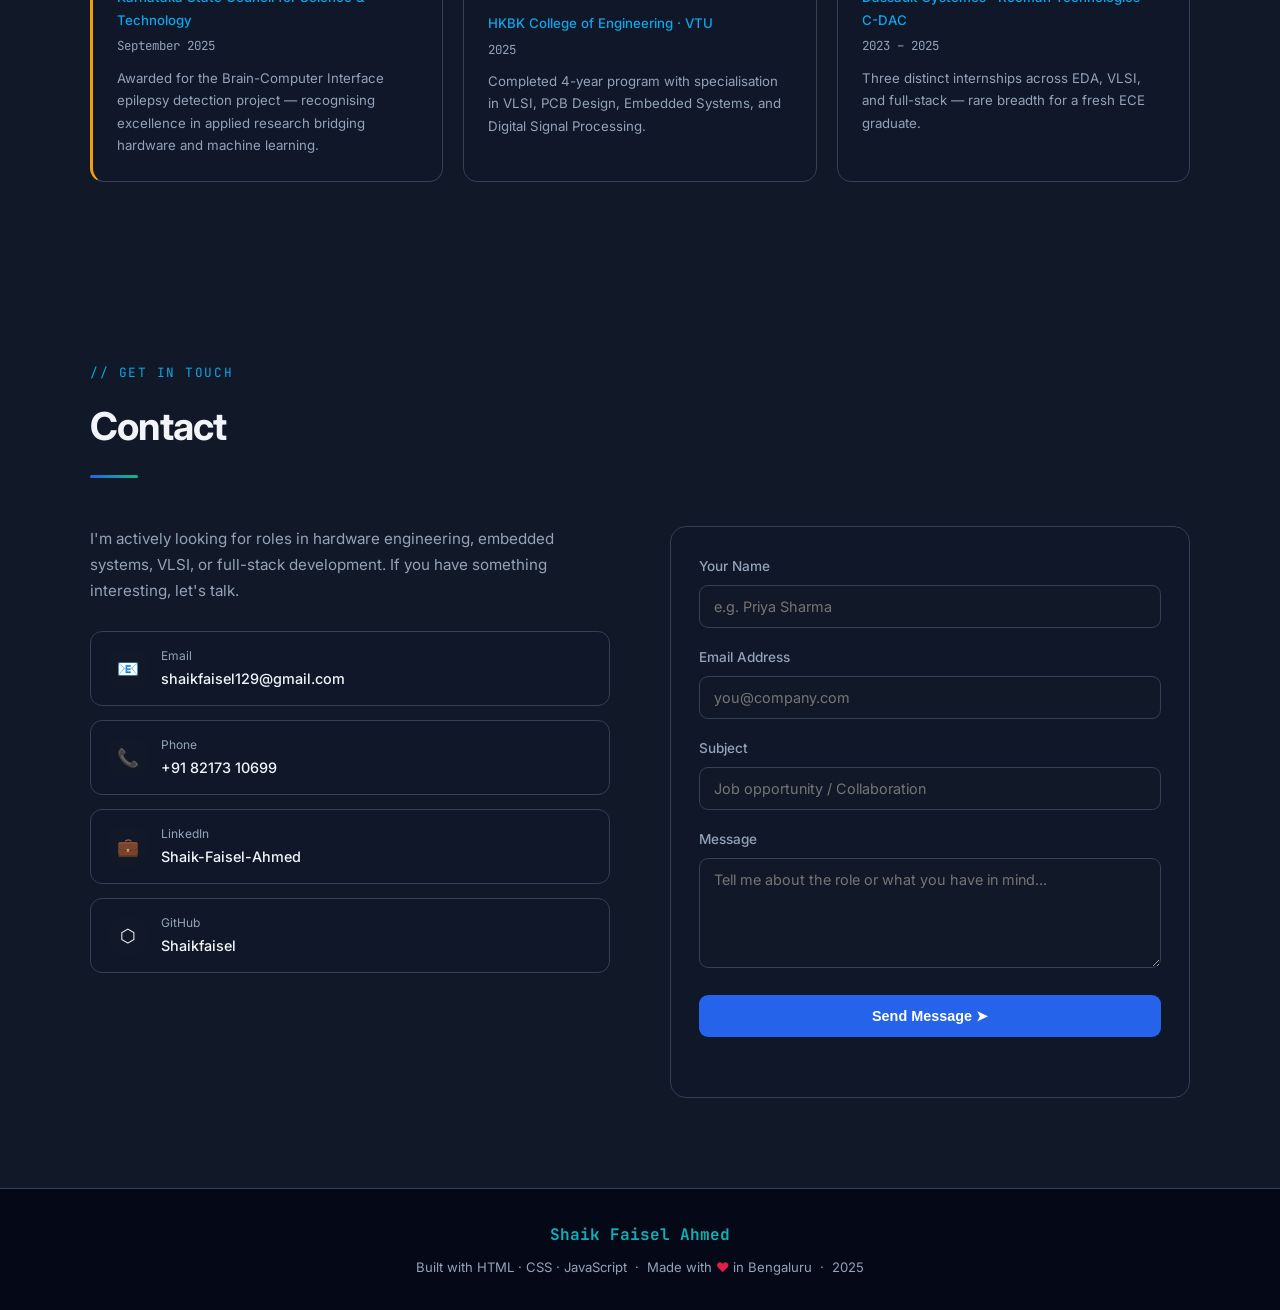
==== commit 18c3b5bb: "Updated homepage" ====
--- a/index.html
+++ b/index.html
@@ -19,6 +19,7 @@
   <link rel="stylesheet" href="styles.css" />
 </head>
 <body>
+<canvas id="cyberCanvas"></canvas>
 
 
 <!-- ============================================================
@@ -701,5 +702,7 @@
 <script src="main.js"></script>
 
 
+
+<script src="main.js"></script>
 </body>
 </html>
--- a/styles.css
+++ b/styles.css
@@ -564,3 +564,54 @@
   .about-highlights { grid-template-columns: 1fr; }
   .contrib-grid     { grid-template-columns: repeat(26, 1fr); }
 }
+
+
+/* ===== CYBER UPGRADE ===== */
+:root{
+ --bg:#050816;
+ --surface:rgba(15,23,42,.72);
+ --accent:#2563eb;
+ --green:#10B981;
+}
+#cyberCanvas{
+ position:fixed; inset:0; width:100%; height:100%;
+ z-index:-2; background:#050816;
+}
+.hero-card,.card,.project-card{
+ backdrop-filter:blur(14px);
+ background:rgba(15,23,42,.55)!important;
+ border:1px solid rgba(37,99,235,.25)!important;
+ box-shadow:0 10px 40px rgba(0,0,0,.35);
+}
+.hero-card{
+ transition:transform .35s ease, box-shadow .35s ease;
+}
+.hero-card:hover{
+ transform:translateY(-8px);
+ box-shadow:0 20px 60px rgba(37,99,235,.25);
+}
+.avatar-ring{
+ width:240px!important;
+ height:240px!important;
+ border-radius:50%;
+ padding:4px;
+ background:linear-gradient(45deg,#2563eb,#10B981,#60a5fa,#10B981);
+ background-size:300% 300%;
+ animation:ringFlow 6s linear infinite;
+}
+@keyframes ringFlow{
+ 0%{background-position:0% 50%}
+ 100%{background-position:300% 50%}
+}
+.avatar-inner,.avatar-inner img{
+ border-radius:50%;
+}
+.status-badge{
+ display:inline-block;
+ padding:8px 16px;
+ border-radius:999px;
+ background:rgba(16,185,129,.15);
+ color:#10B981;
+ font-weight:700;
+ margin:10px 0;
+}
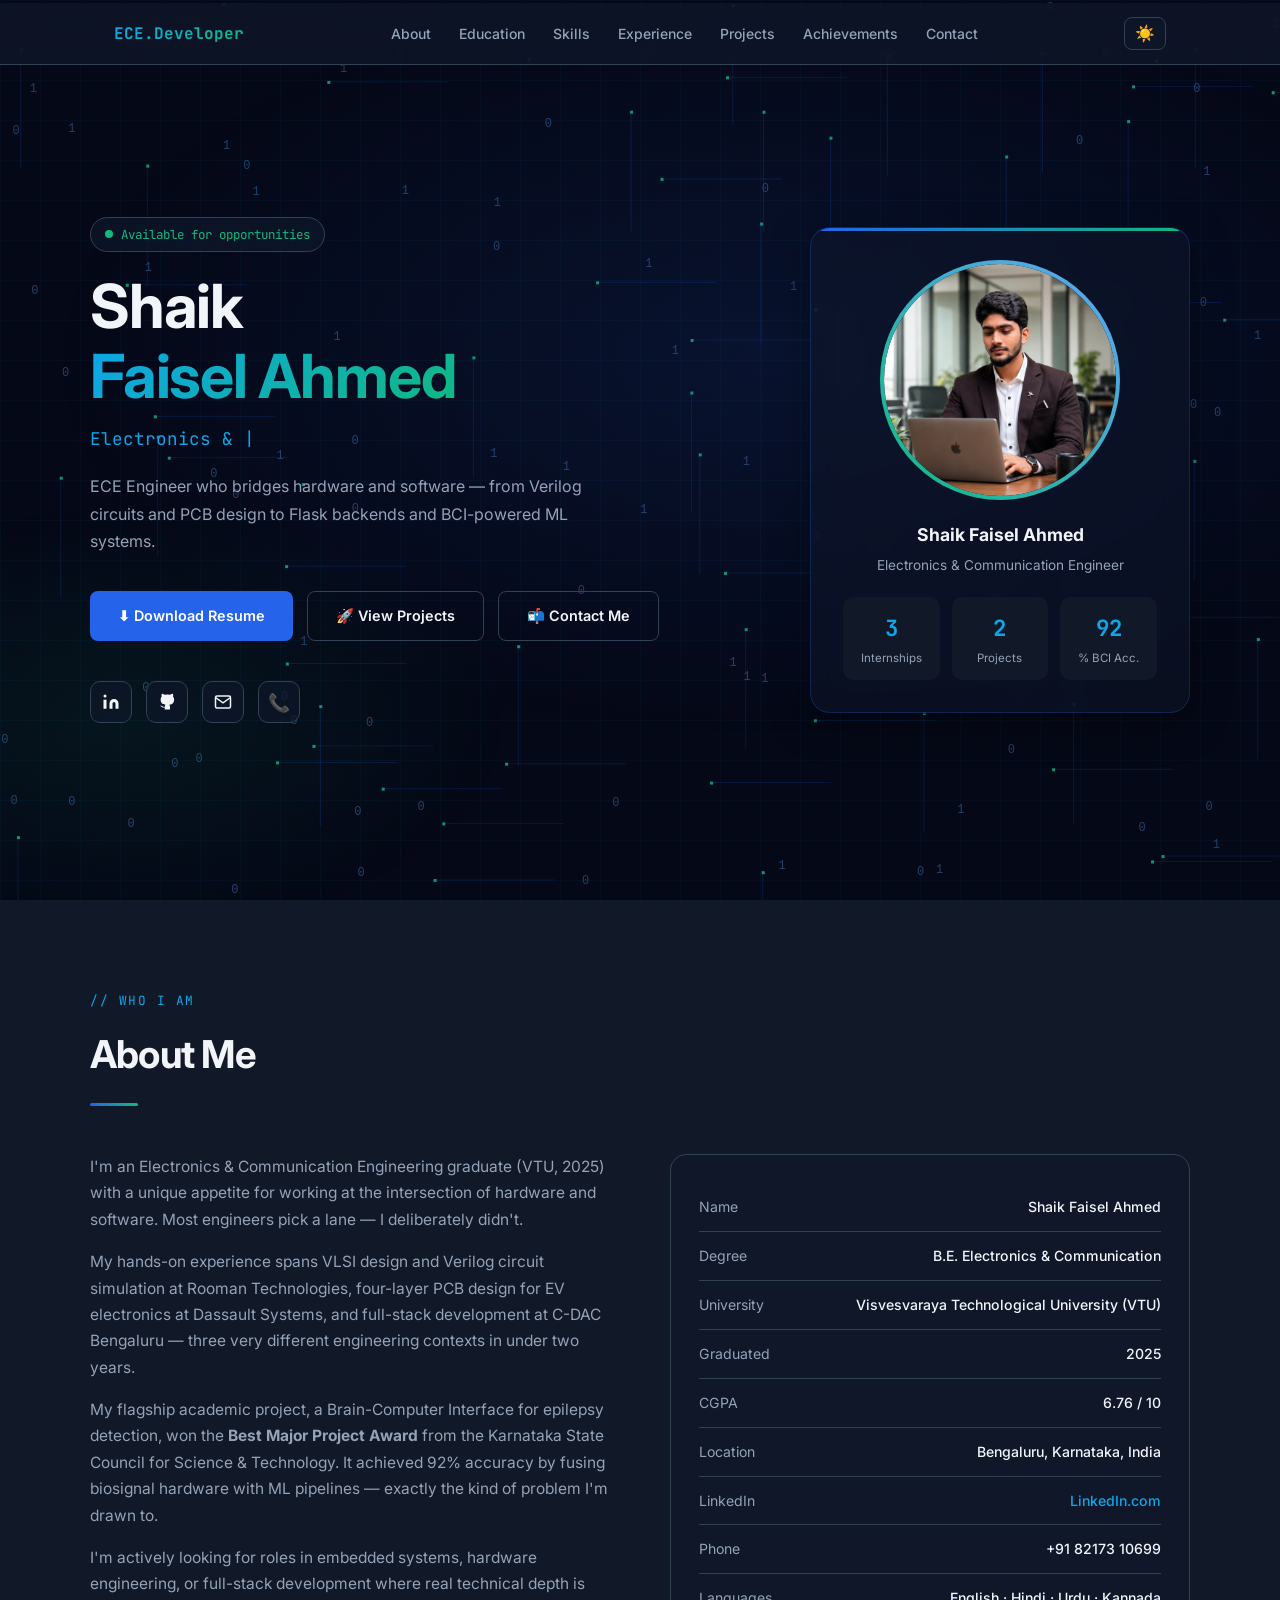
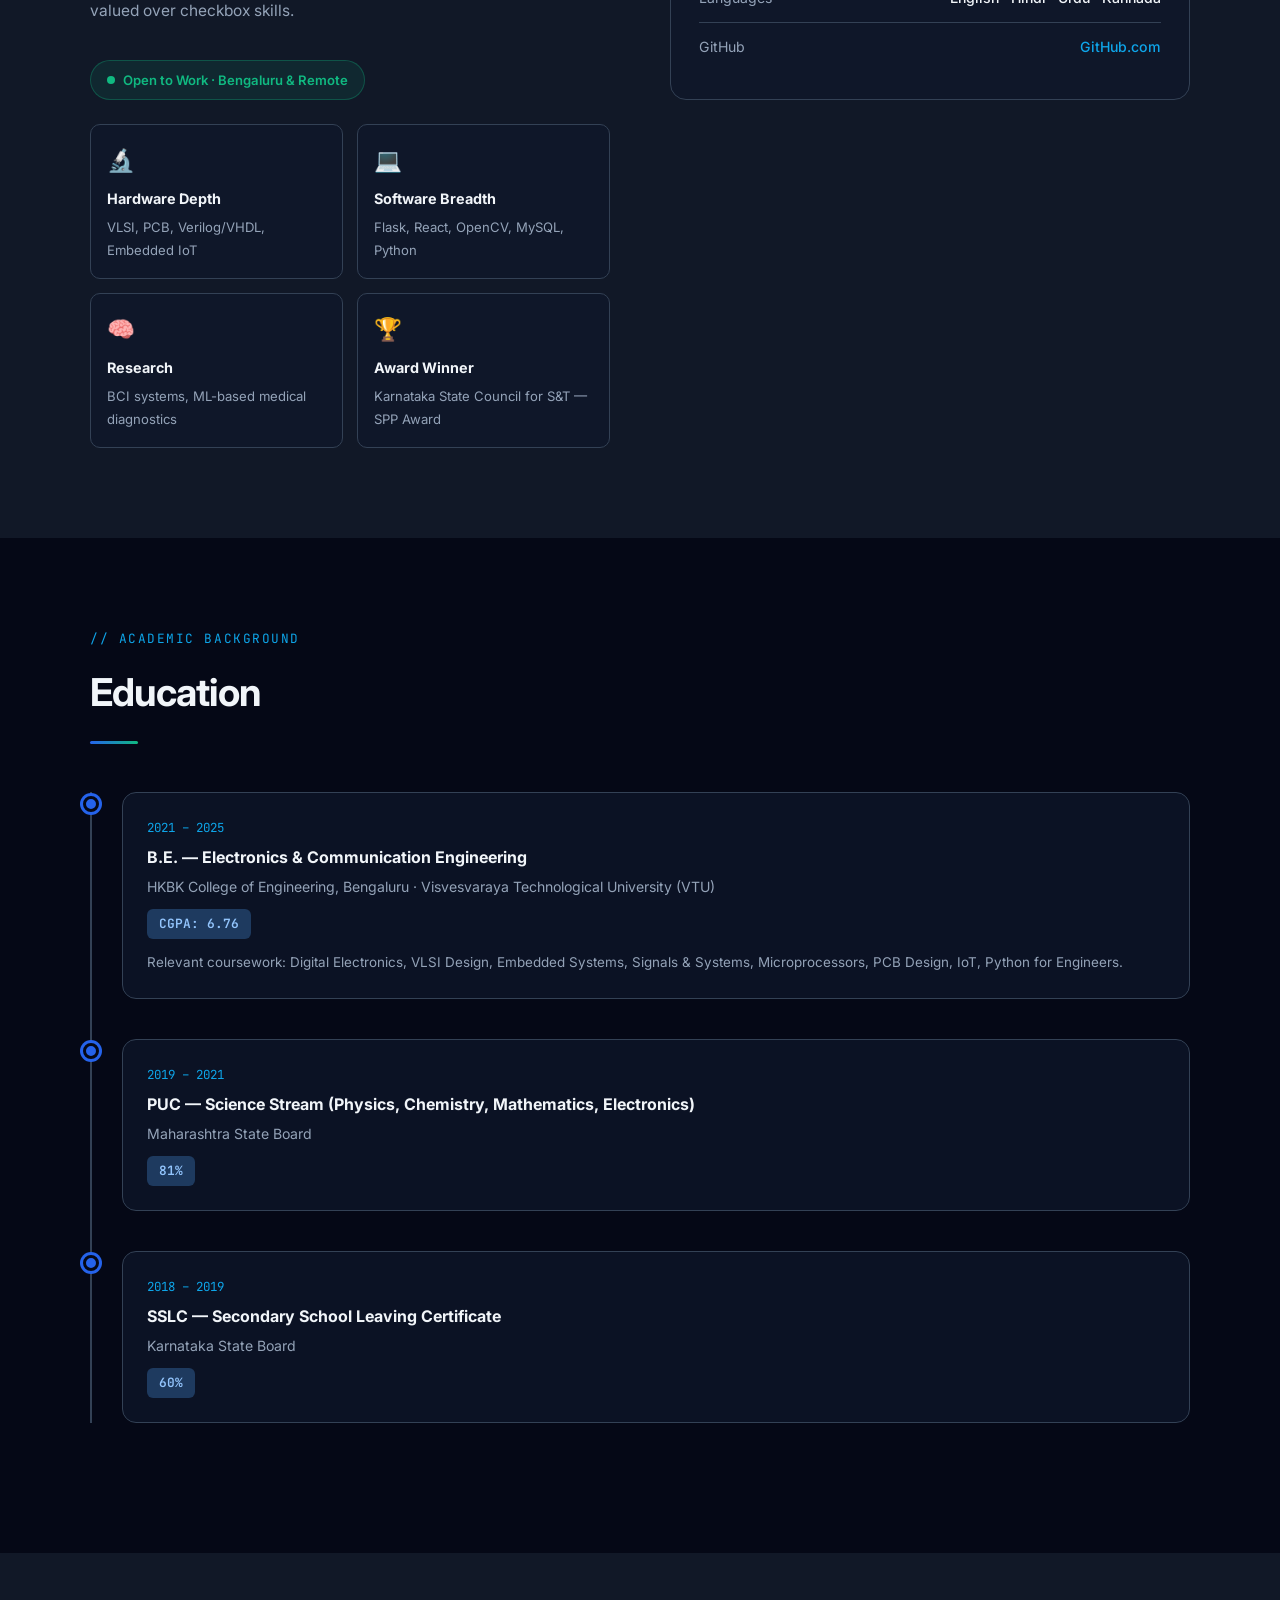
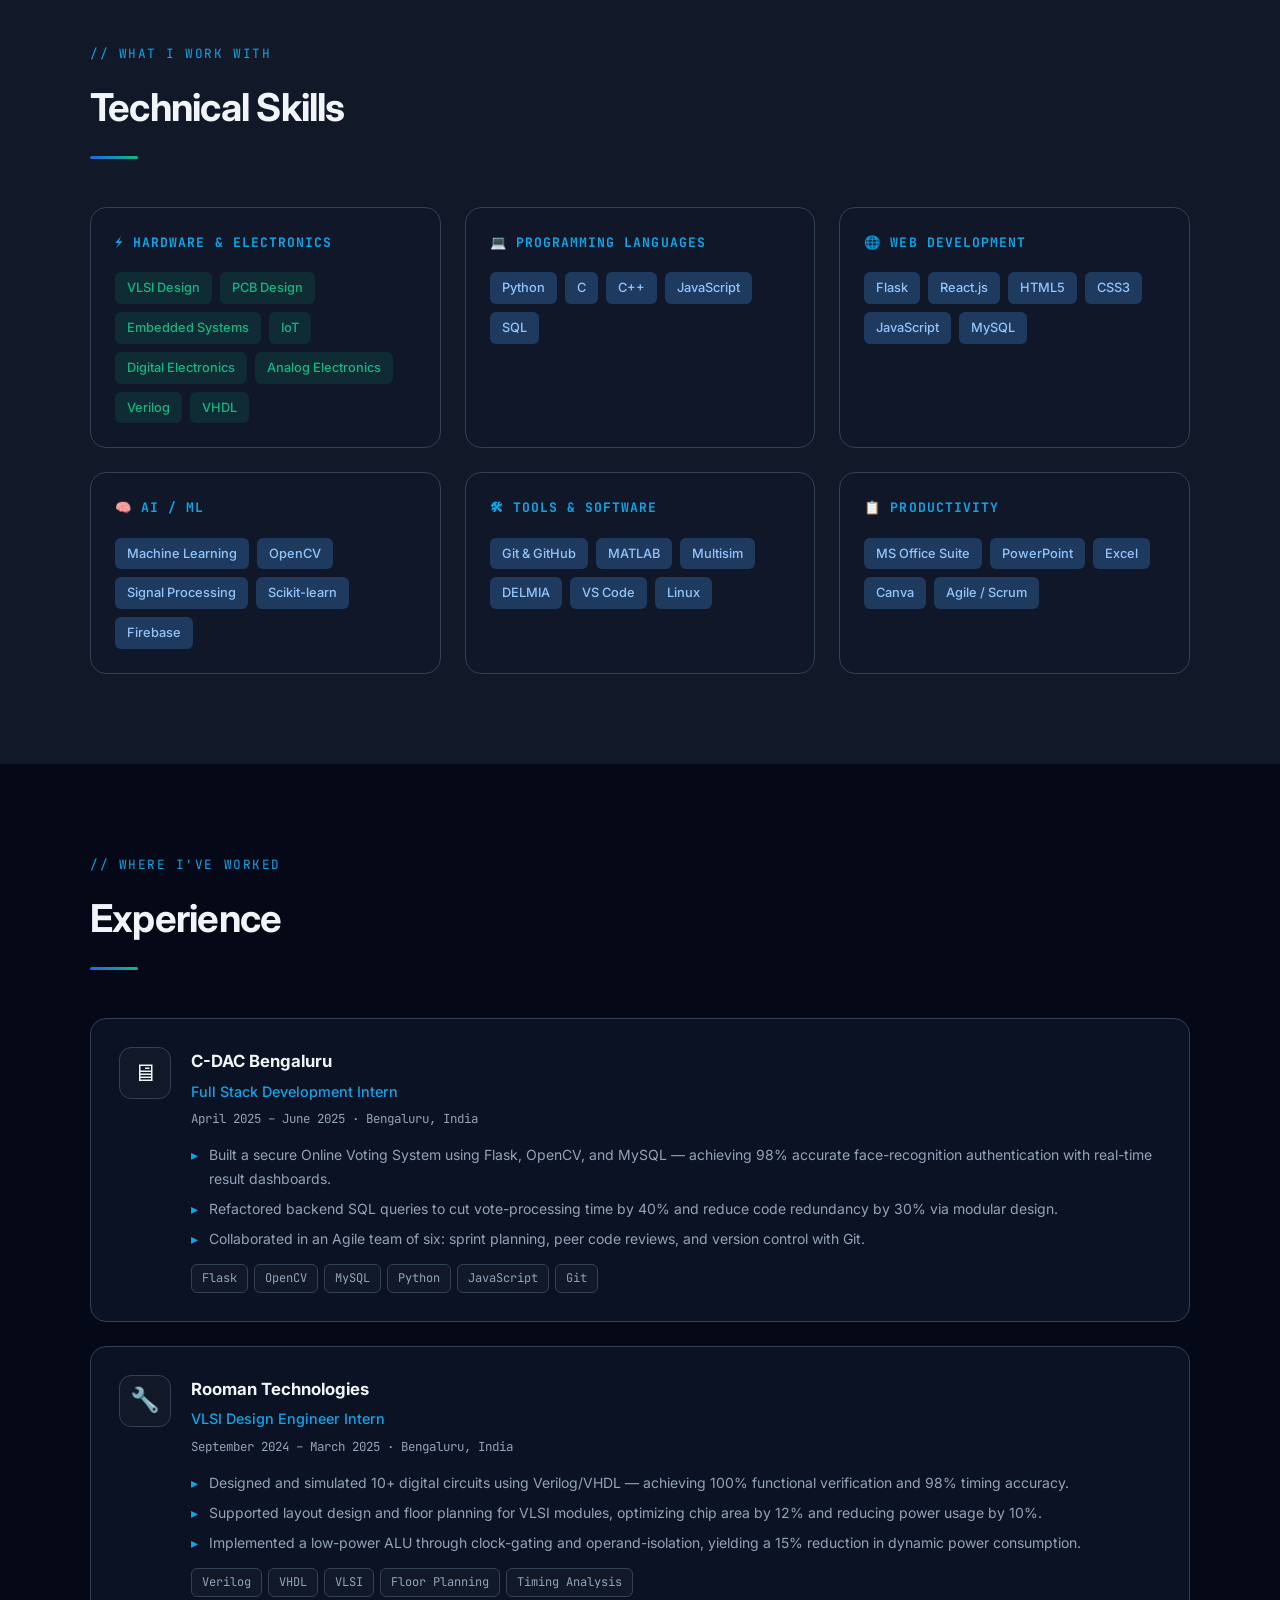
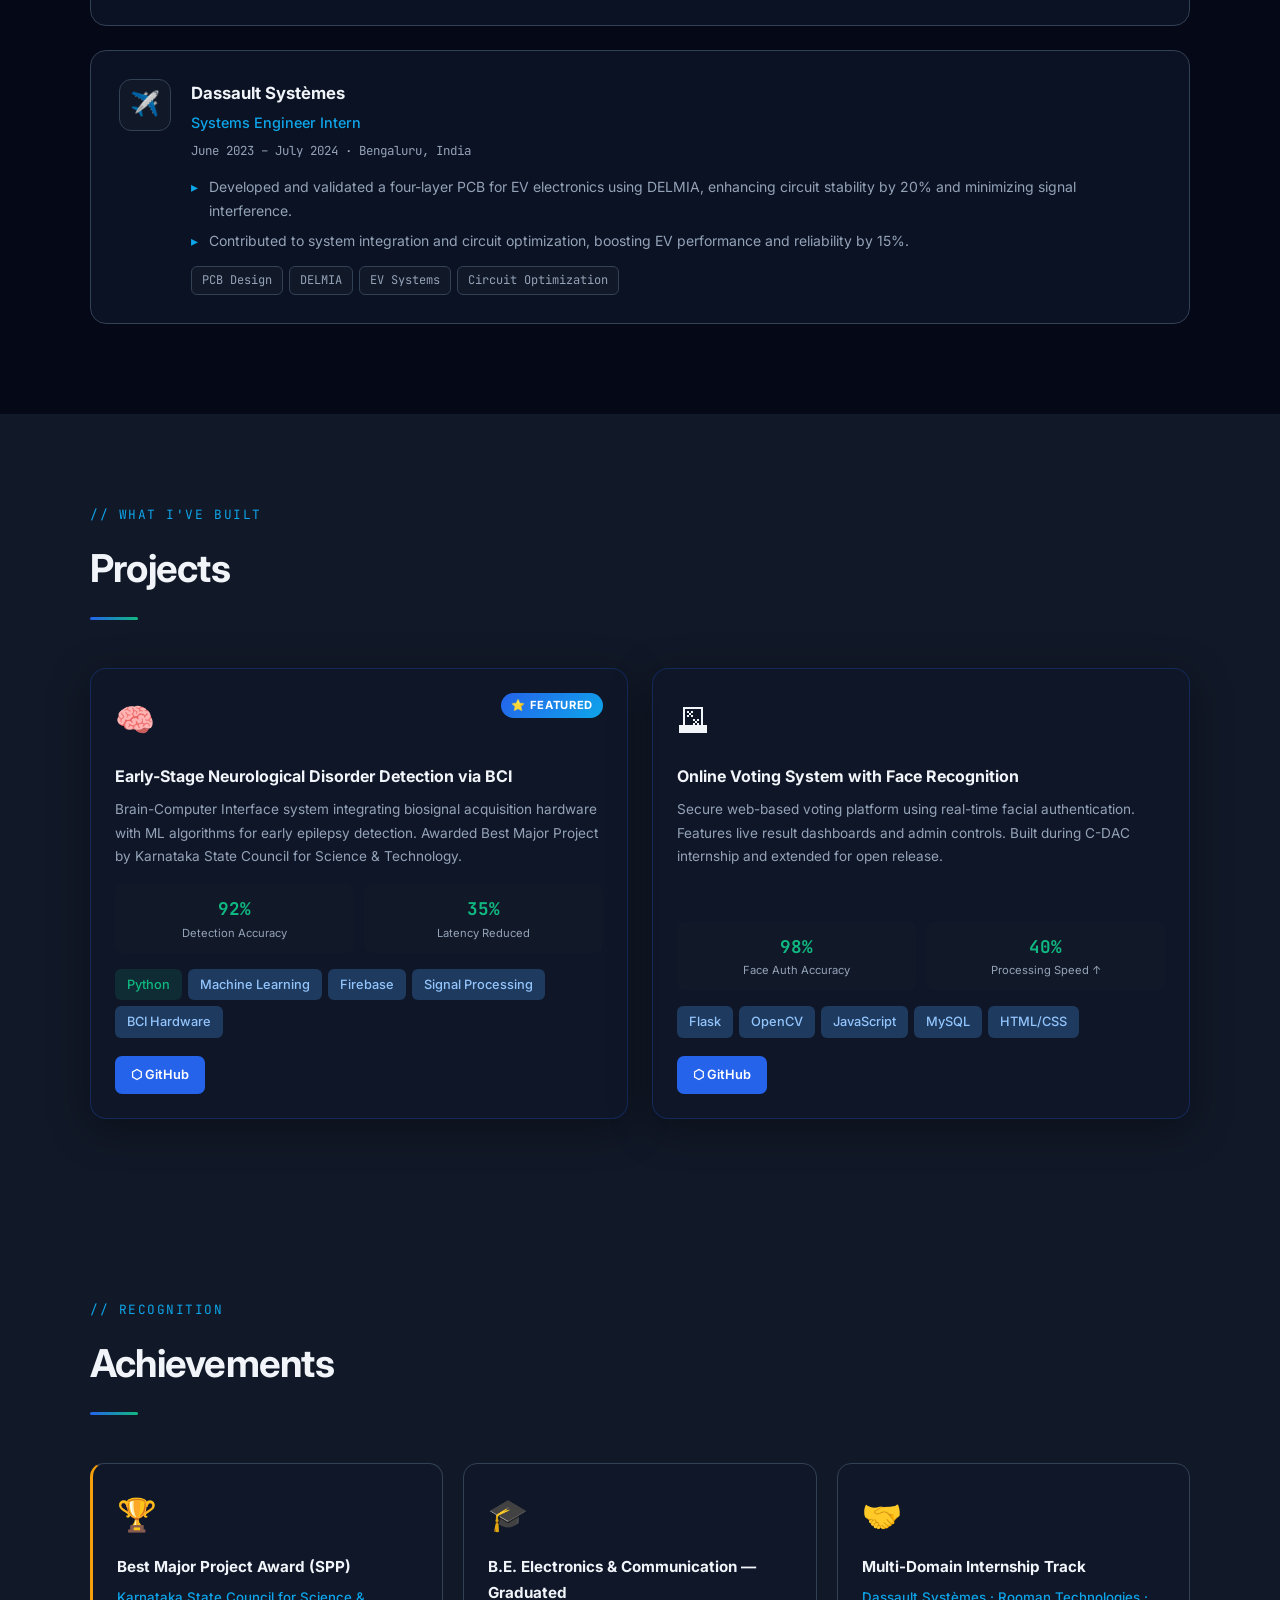
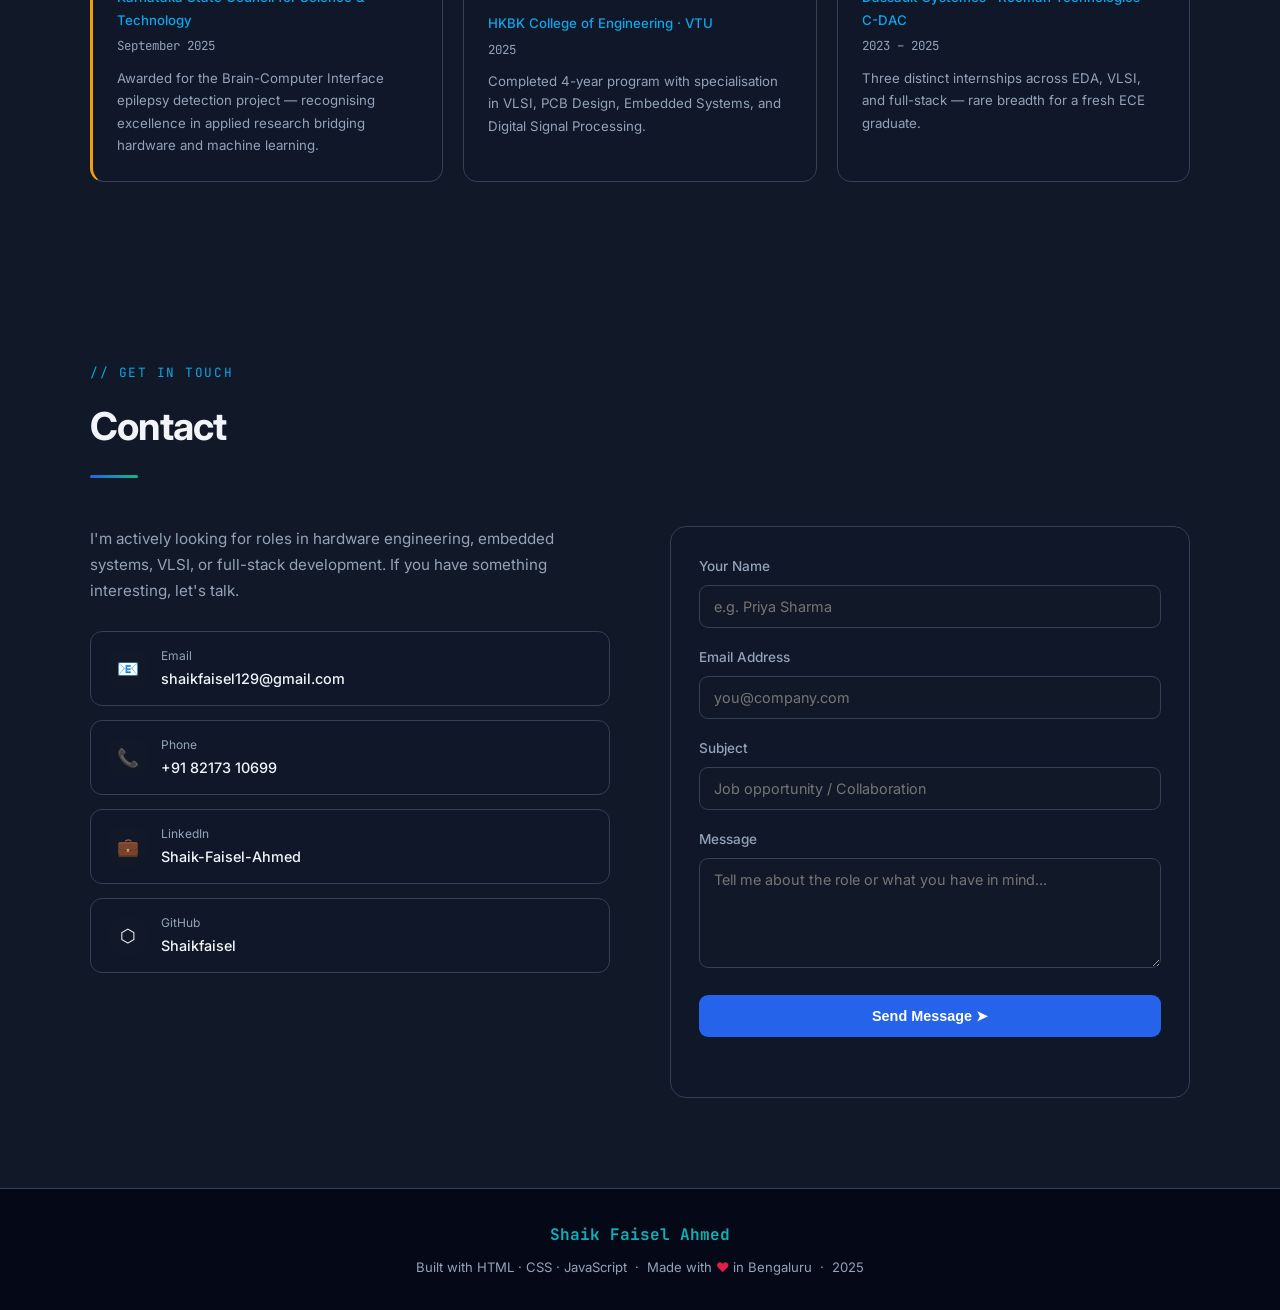
==== commit 27e2e076: "Updated homepage" ====
--- a/index.html
+++ b/index.html
@@ -101,7 +101,7 @@
 
       <div class="hero-btns">
         <!-- Resume PDF must be in the same folder as index.html -->
-        <a href="Shaik Faisel resume.pdf" download class="btn-primary">⬇ Download Resume</a>
+        <a href="Shaikfaisel resume.pdf" download class="btn-primary">⬇ Download Resume</a>
         <a href="#projects" class="btn-outline">🚀 View Projects</a>
         <a href="#contact"  class="btn-outline">📬 Contact Me</a>
       </div>
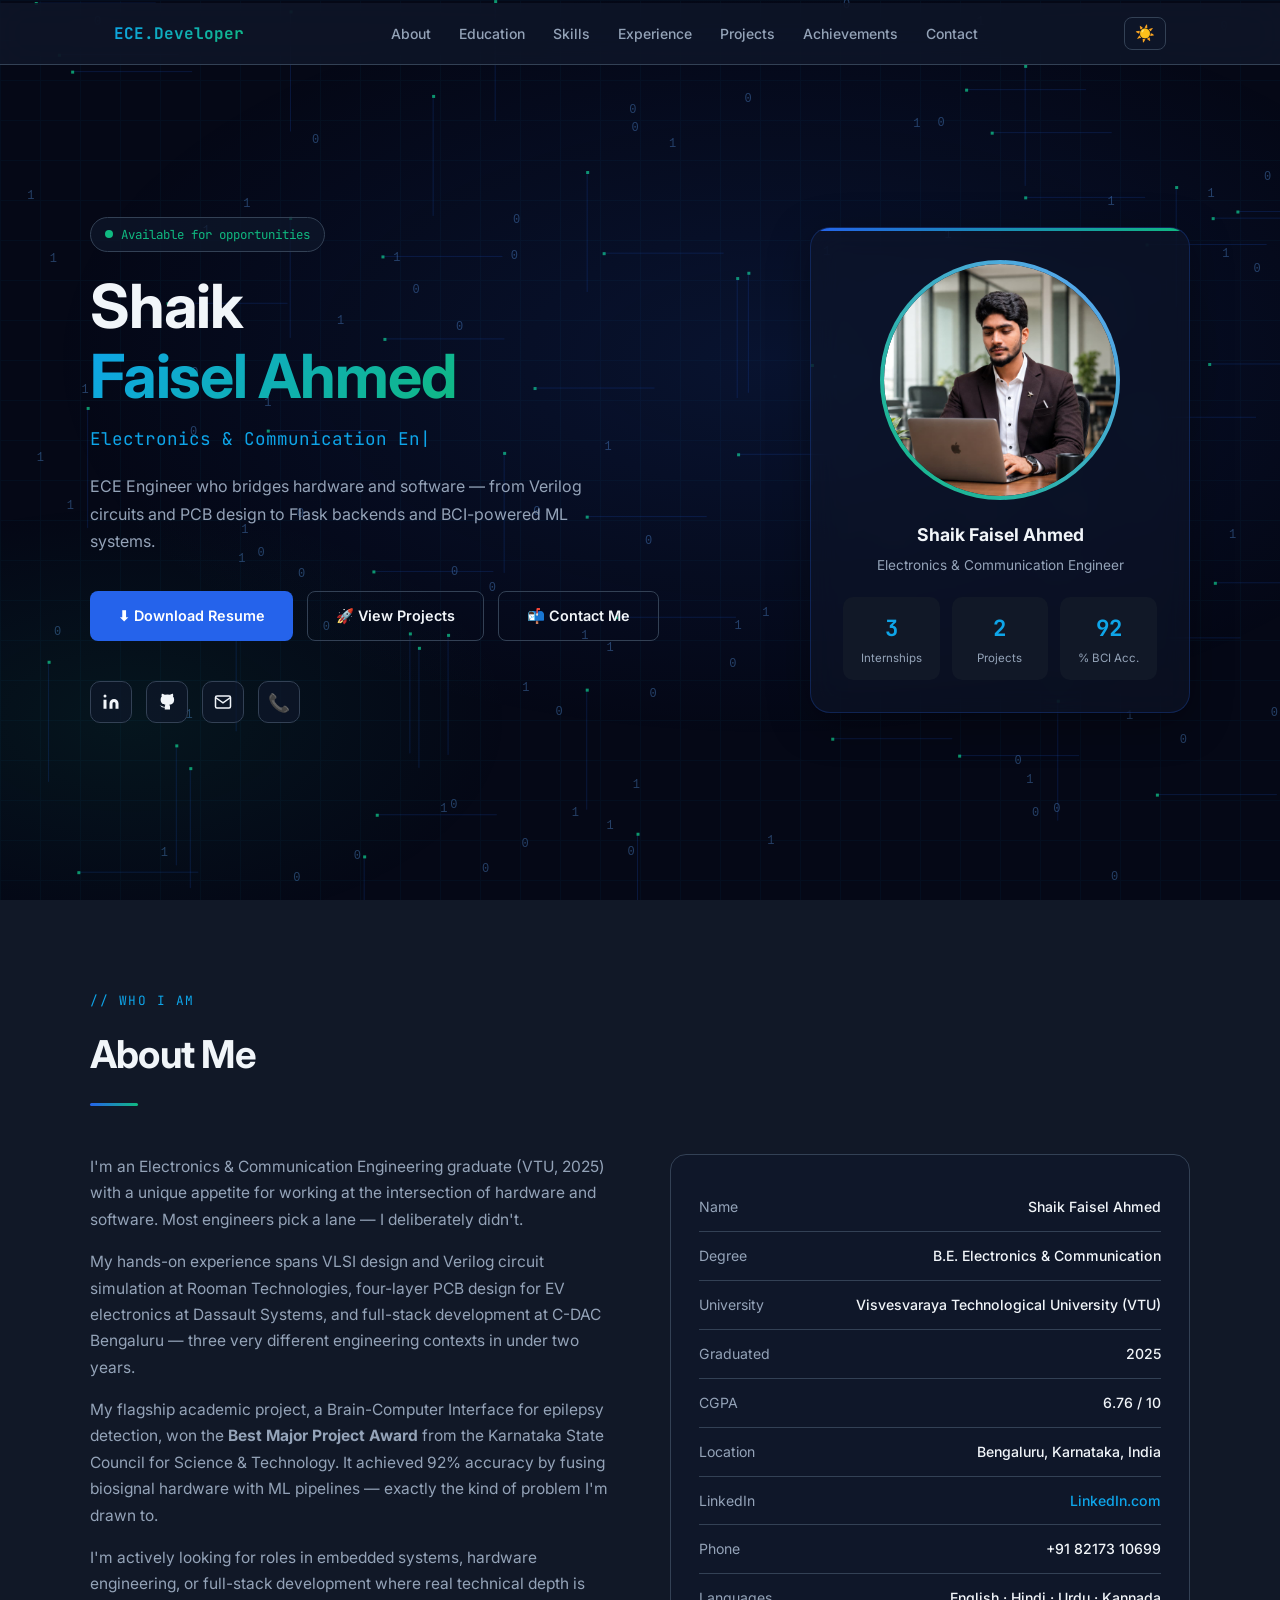
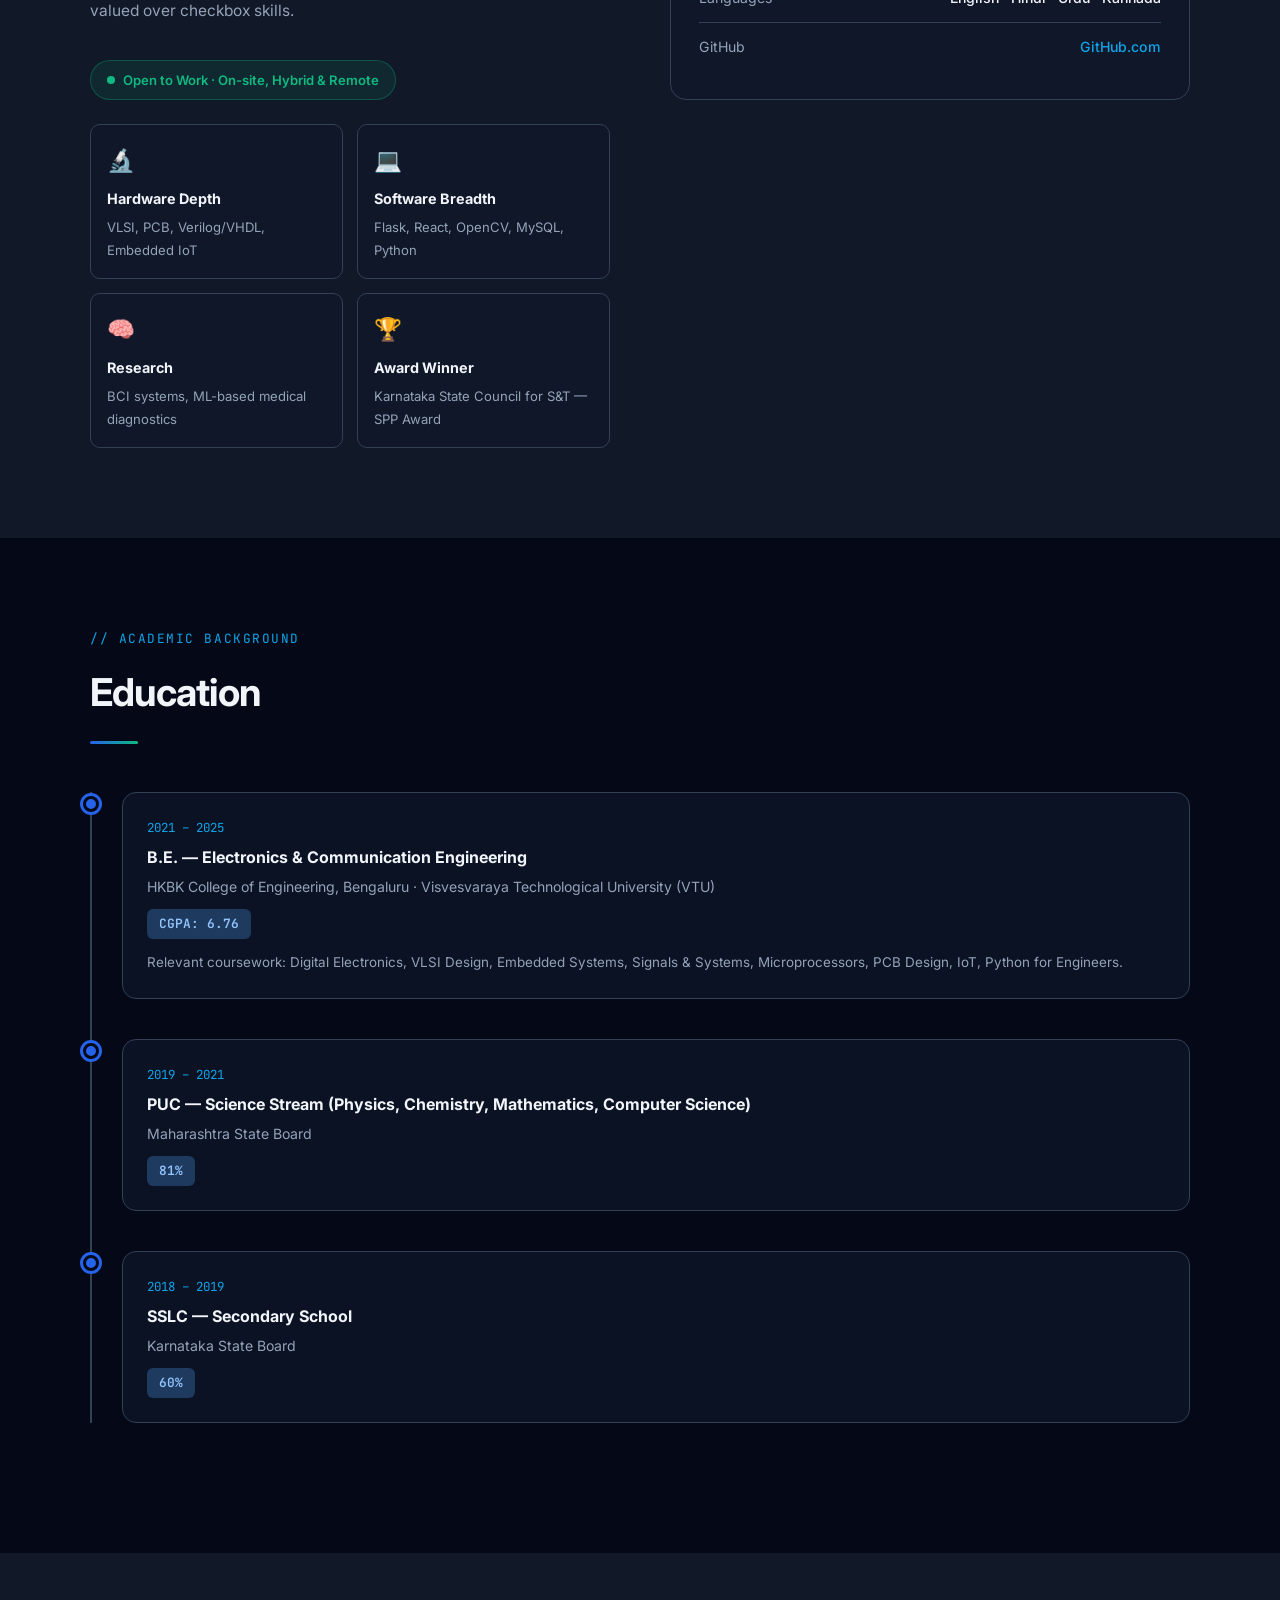
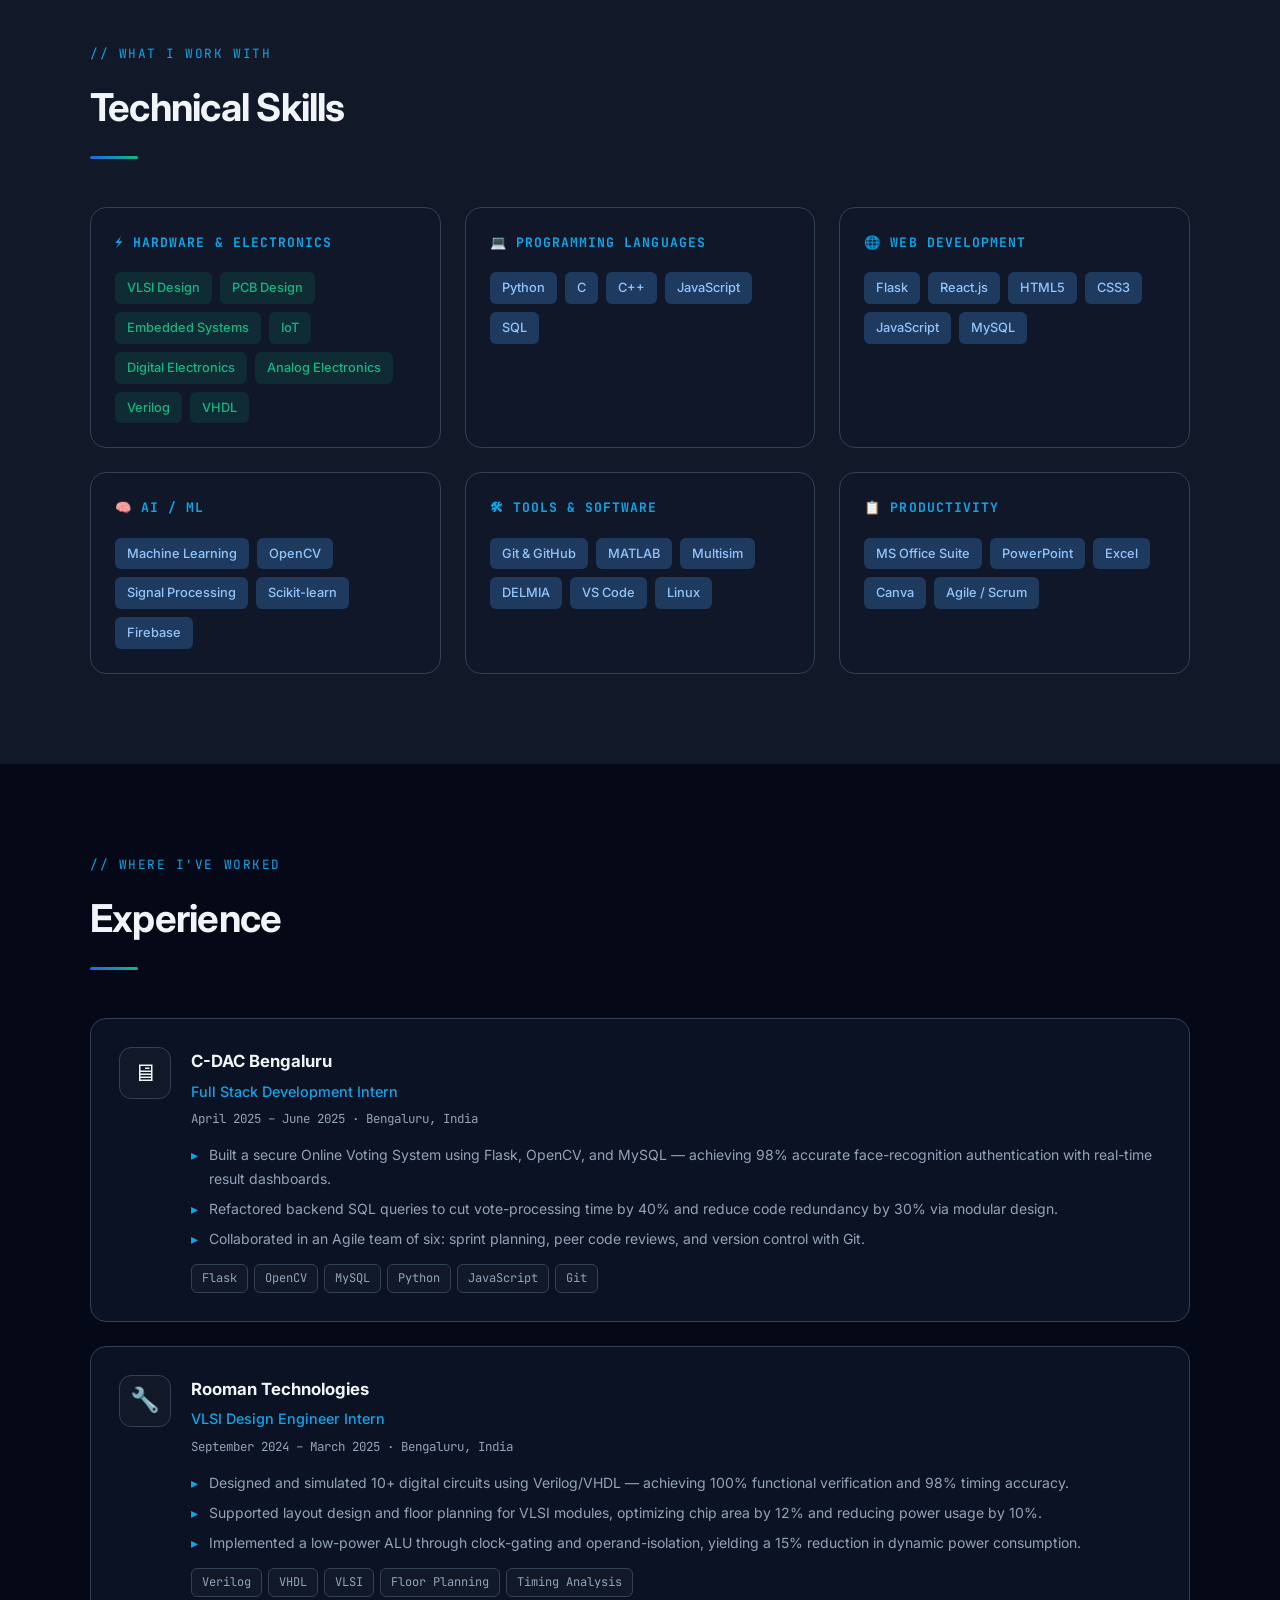
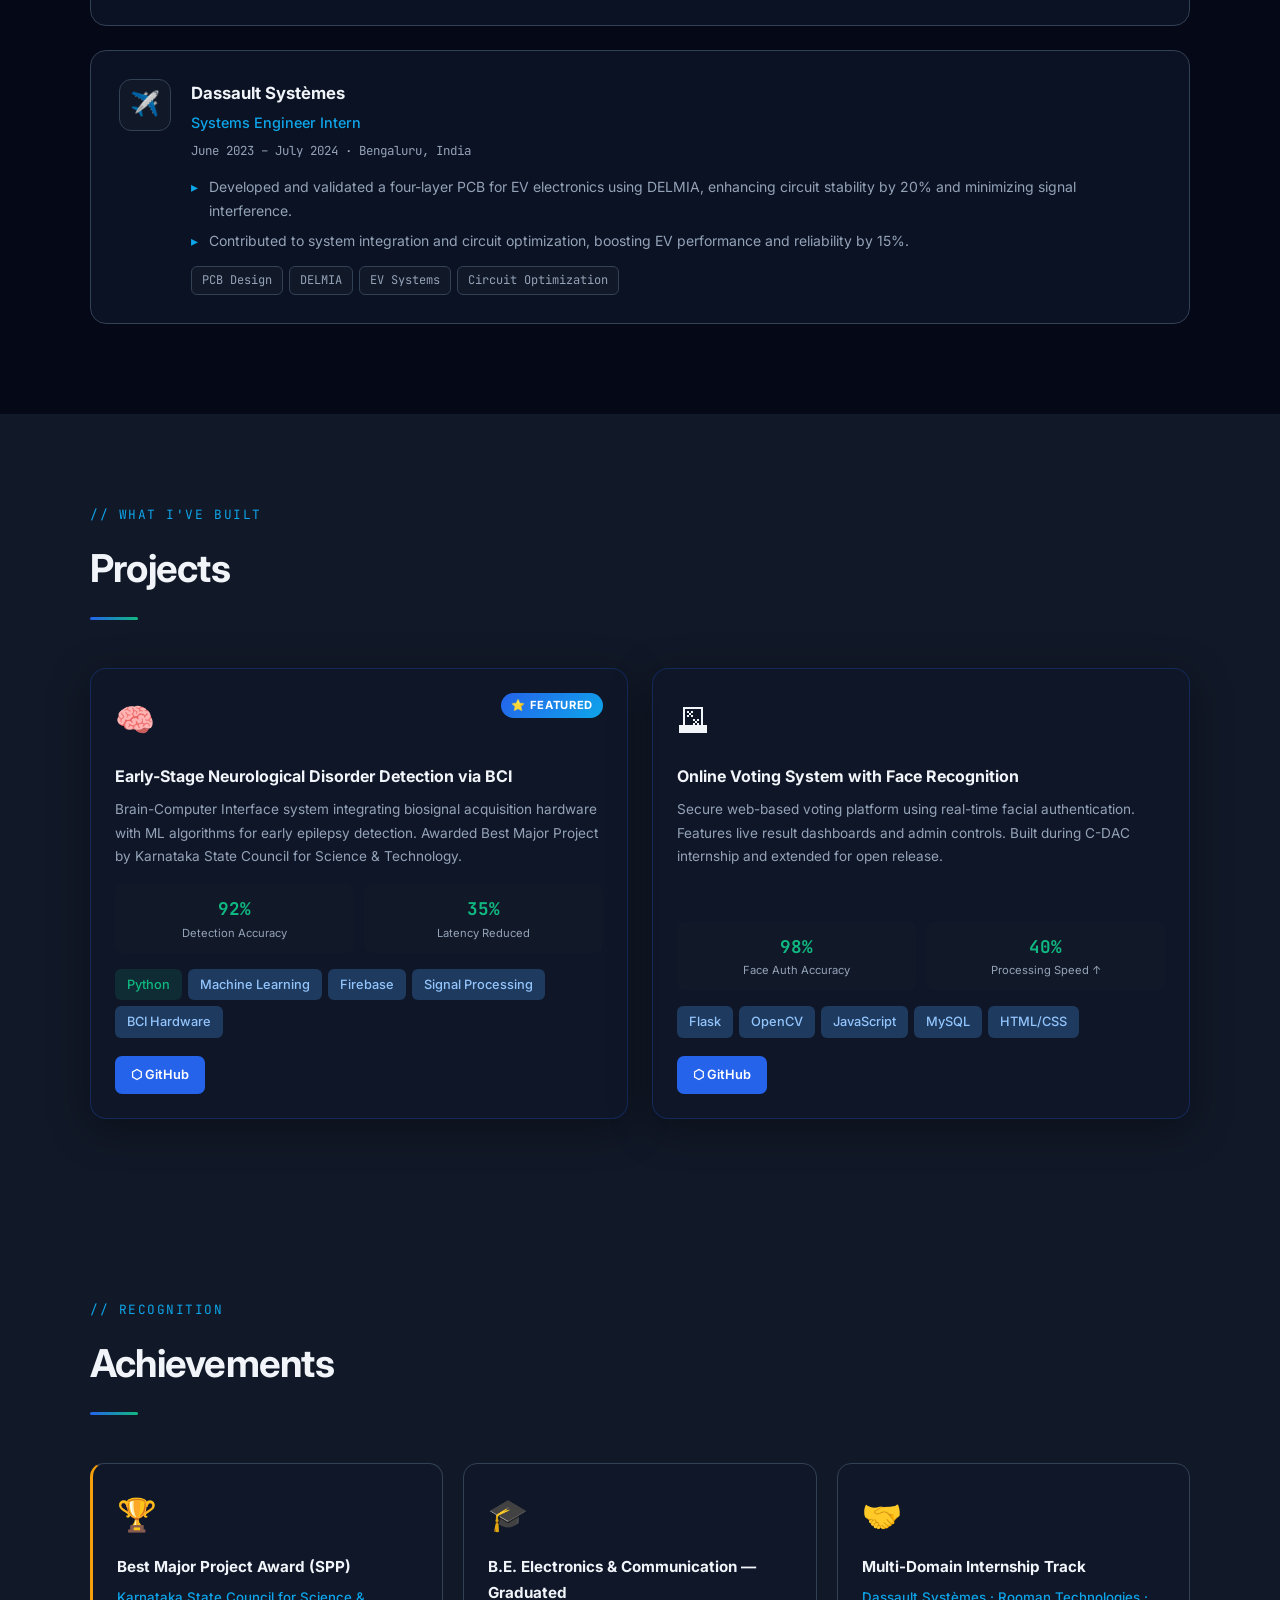
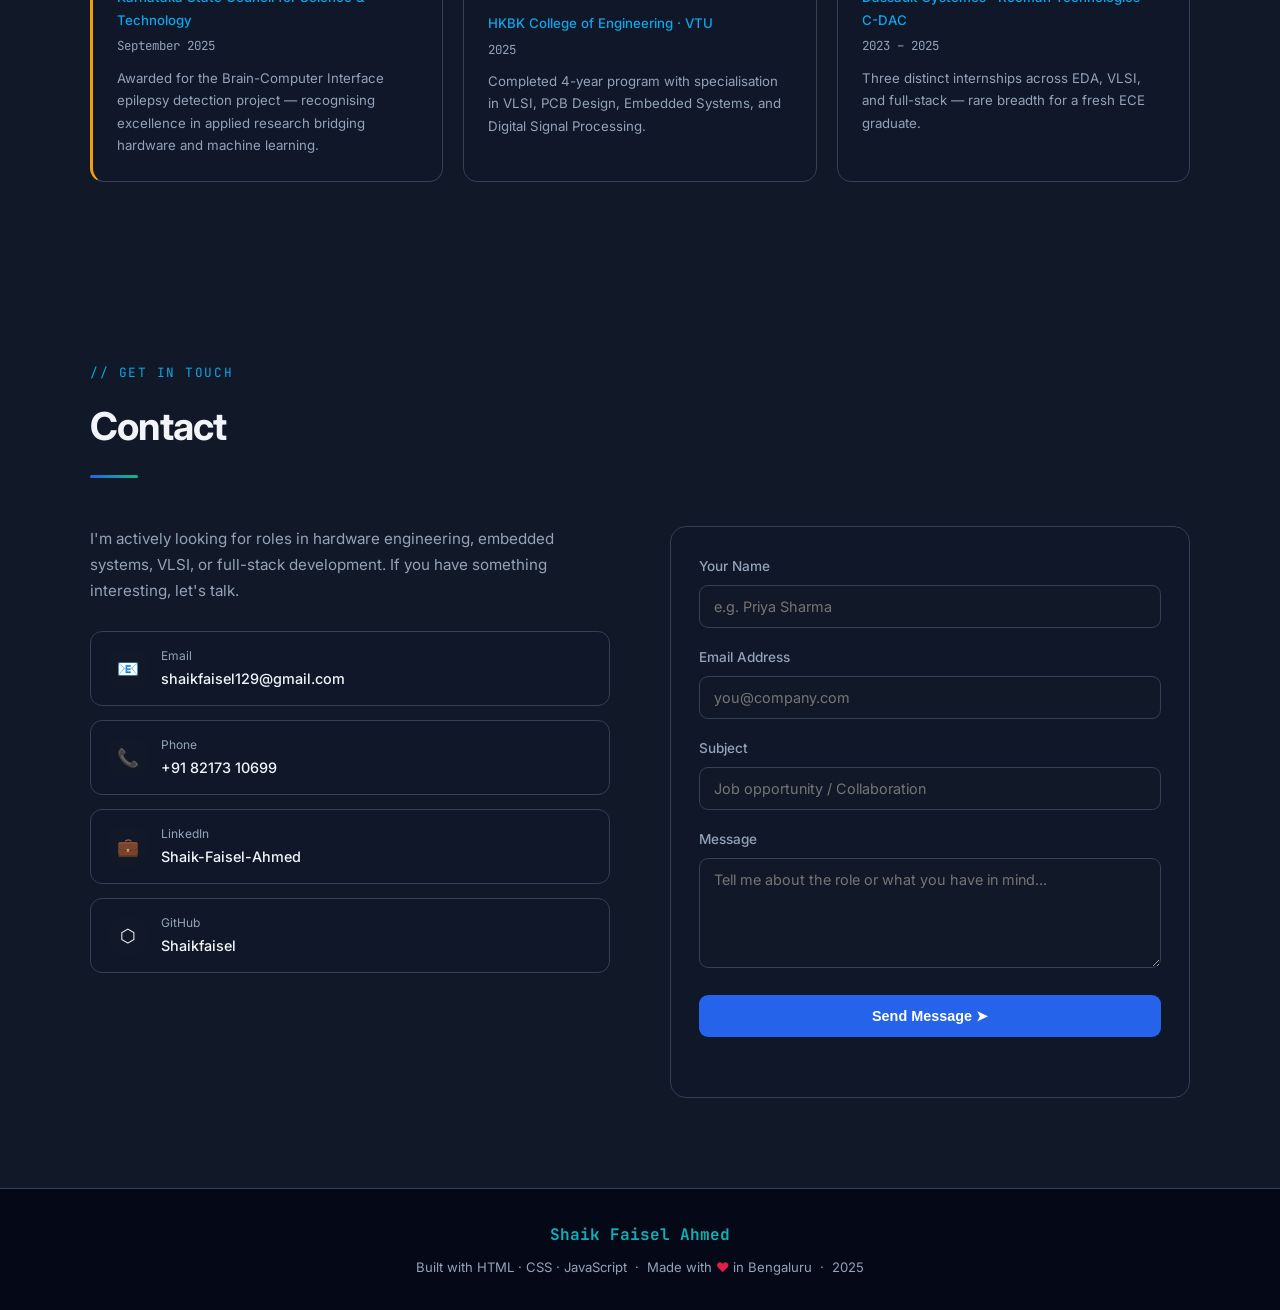
==== commit f6cefba8: "Updated homepage" ====
--- a/index.html
+++ b/index.html
@@ -195,7 +195,7 @@
           development where real technical depth is valued over checkbox skills.
         </p>
 
-        <div class="available-badge">Open to Work · Bengaluru &amp; Remote</div>
+        <div class="available-badge">Open to Work · On-site, Hybrid &amp; Remote</div>
 
         <div class="about-highlights" style="margin-top:24px;">
           <div class="highlight-item">
@@ -281,7 +281,7 @@
         <div class="timeline-dot"></div>
         <div class="timeline-card">
           <div class="timeline-year">2019 – 2021</div>
-          <div class="timeline-degree">PUC — Science Stream (Physics, Chemistry, Mathematics, Electronics)</div>
+          <div class="timeline-degree">PUC — Science Stream (Physics, Chemistry, Mathematics, Computer Science)</div>
           <div class="timeline-school">Maharashtra State Board</div>
           <span class="cgpa-badge">81%</span>
         </div>
@@ -291,7 +291,7 @@
         <div class="timeline-dot"></div>
         <div class="timeline-card">
           <div class="timeline-year">2018 – 2019</div>
-          <div class="timeline-degree">SSLC — Secondary School Leaving Certificate</div>
+          <div class="timeline-degree">SSLC — Secondary School</div>
           <div class="timeline-school">Karnataka State Board</div>
           <span class="cgpa-badge">60%</span>
         </div>
--- a/styles.css
+++ b/styles.css
@@ -110,6 +110,10 @@
 }
 #theme-toggle:hover { background: var(--surface2); }
 
+[data-theme="light"] #cyberCanvas {
+    background: #f8fafc;
+}
+
 /* Hamburger button — only shows on mobile */
 .hamburger { display: none; background: none; border: none; cursor: pointer; color: var(--text); font-size: 1.5rem; }
 
@@ -615,3 +619,18 @@
  font-weight:700;
  margin:10px 0;
 }
+
+/* Light Theme */
+
+[data-theme="light"] {
+    --bg: #f8fafc;
+    --surface: #ffffff;
+    --surface-2: #f1f5f9;
+    --text: #0f172a;
+    --muted: #475569;
+    --border: rgba(0,0,0,0.1);
+}
+
+[data-theme="light"] #cyberCanvas {
+    background: #f8fafc;
+}
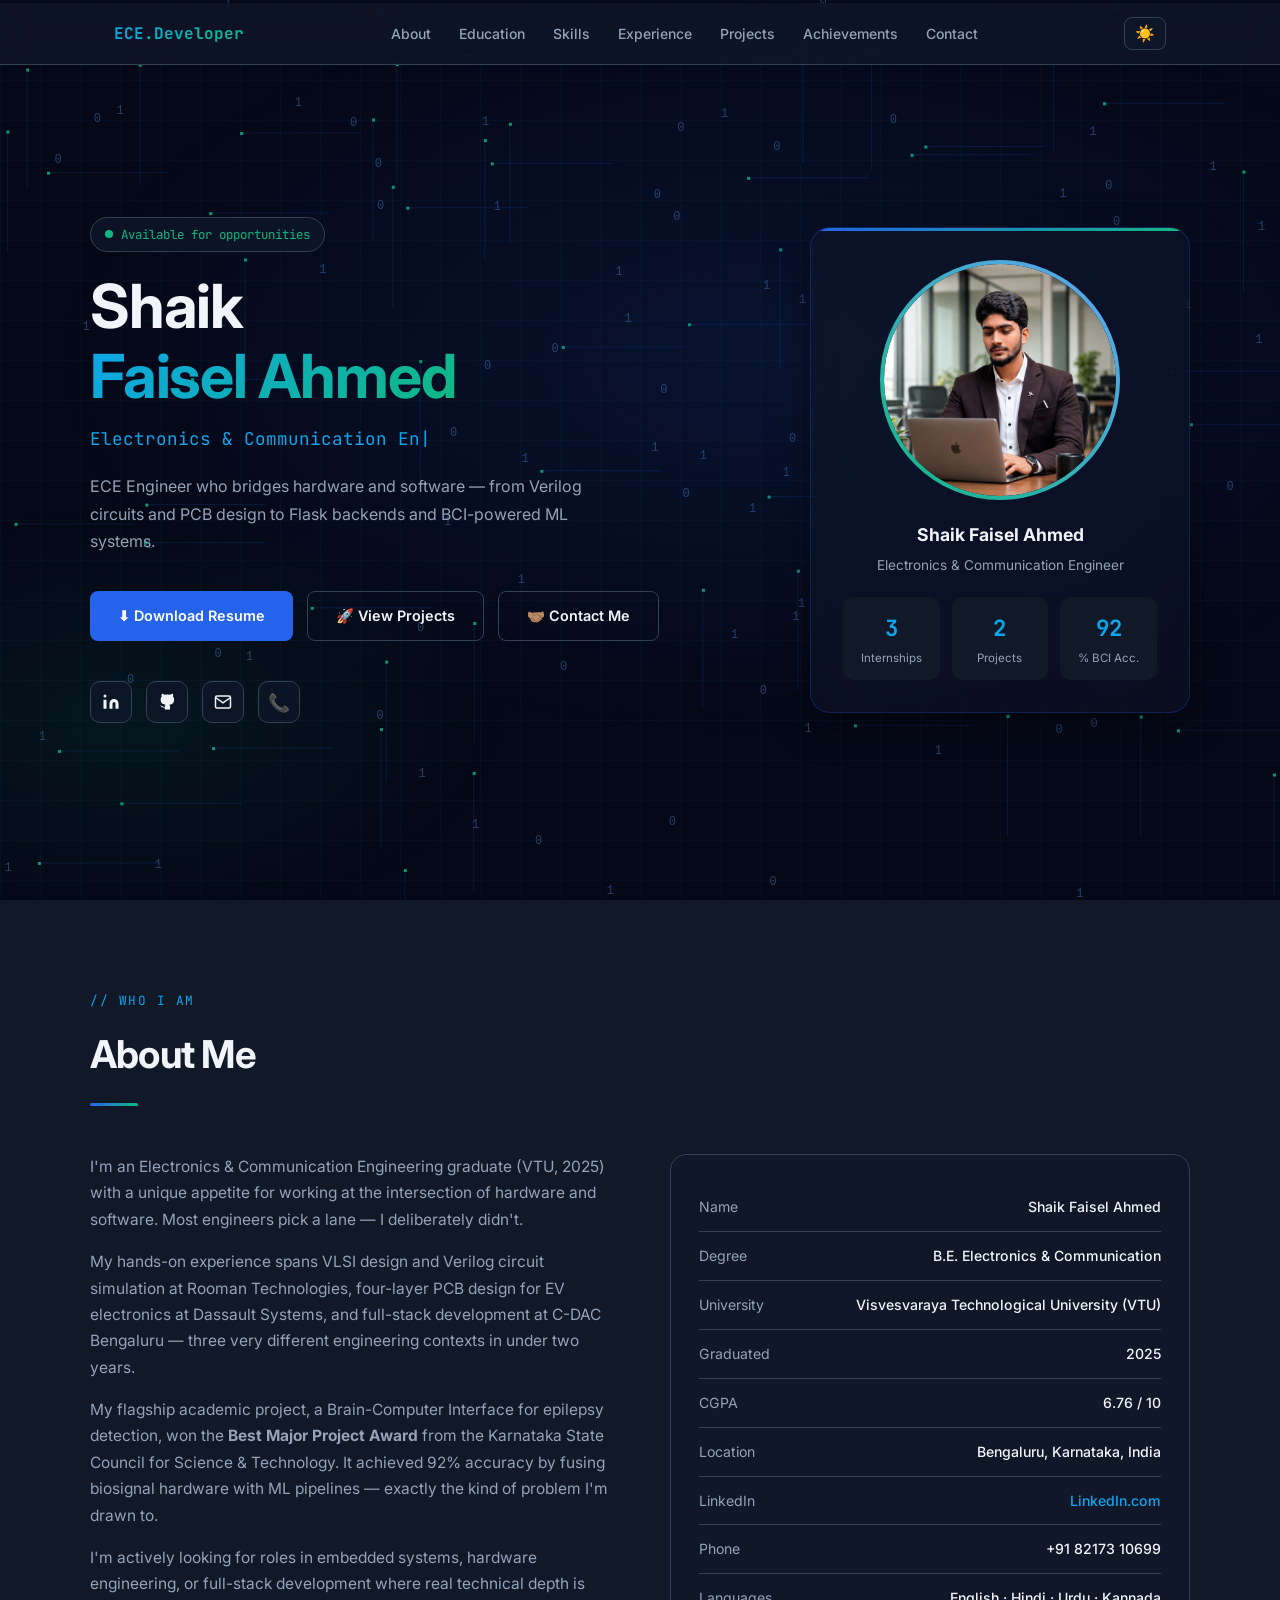
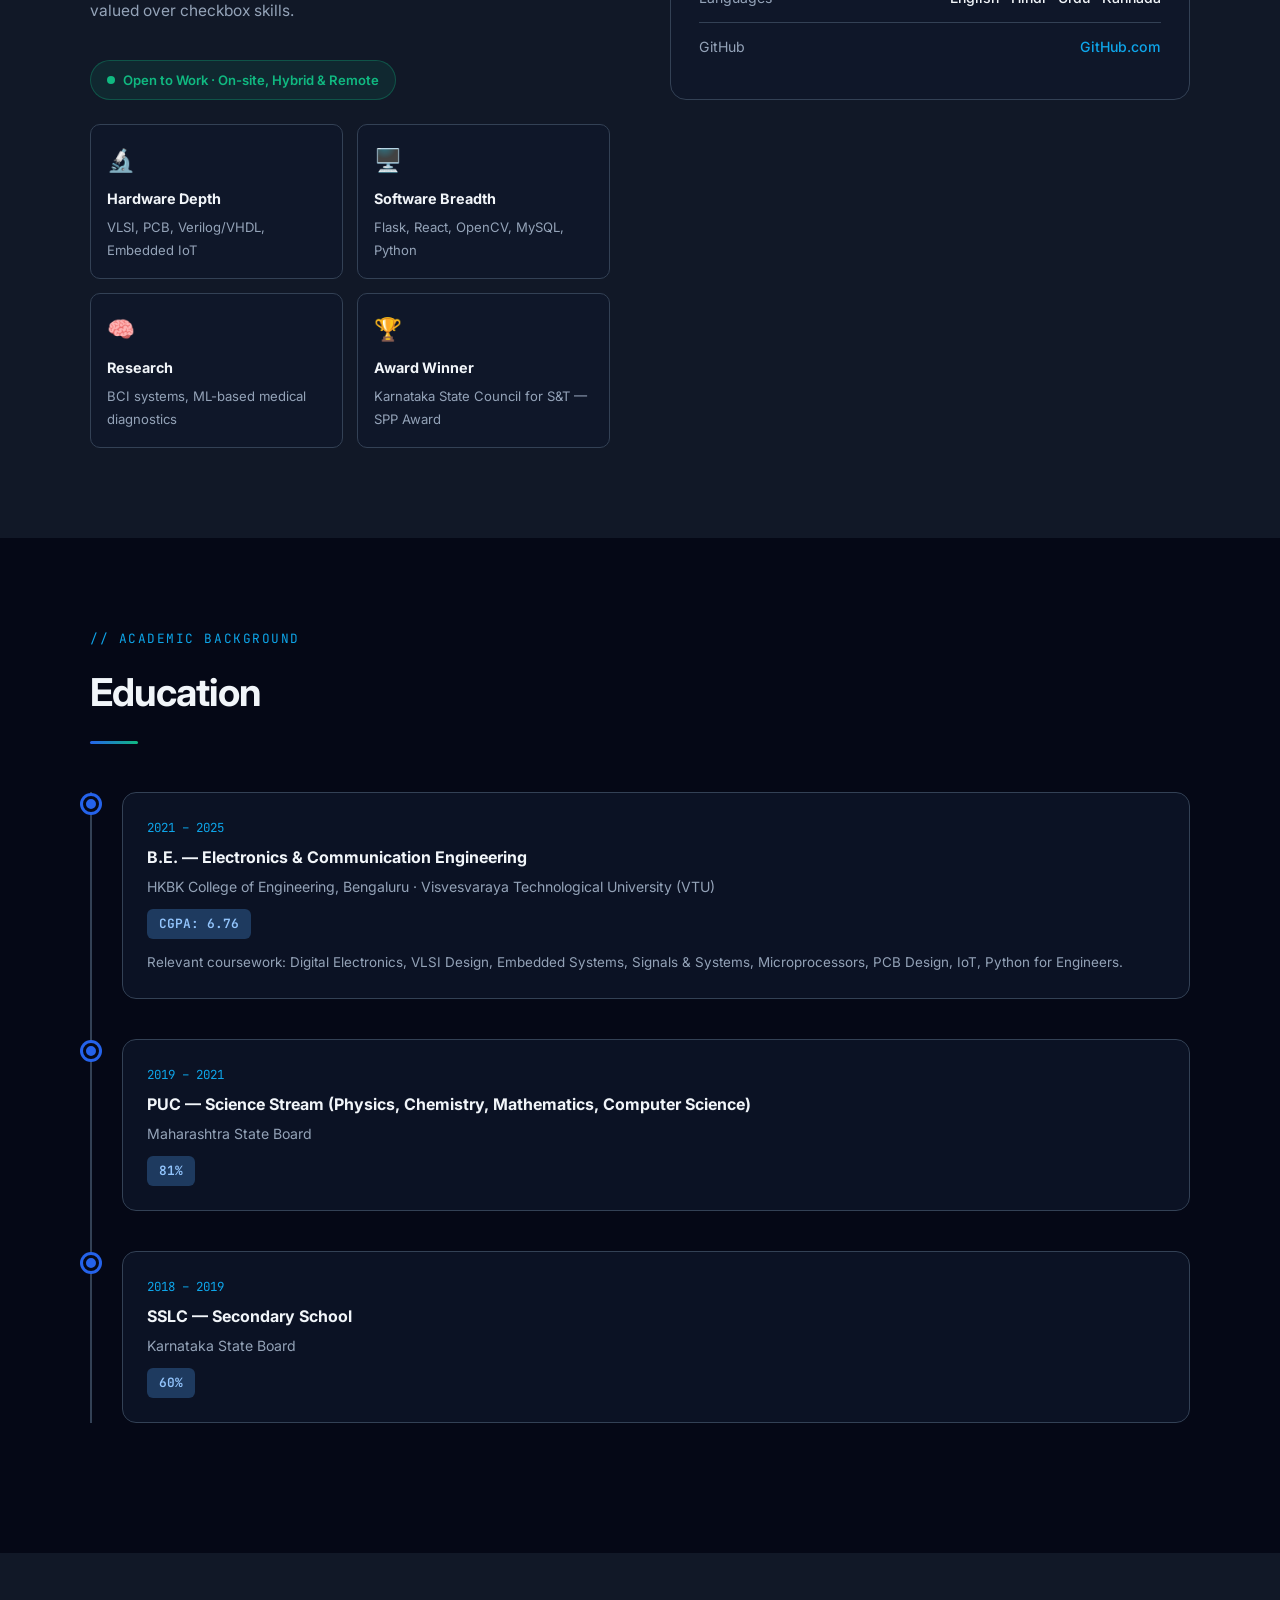
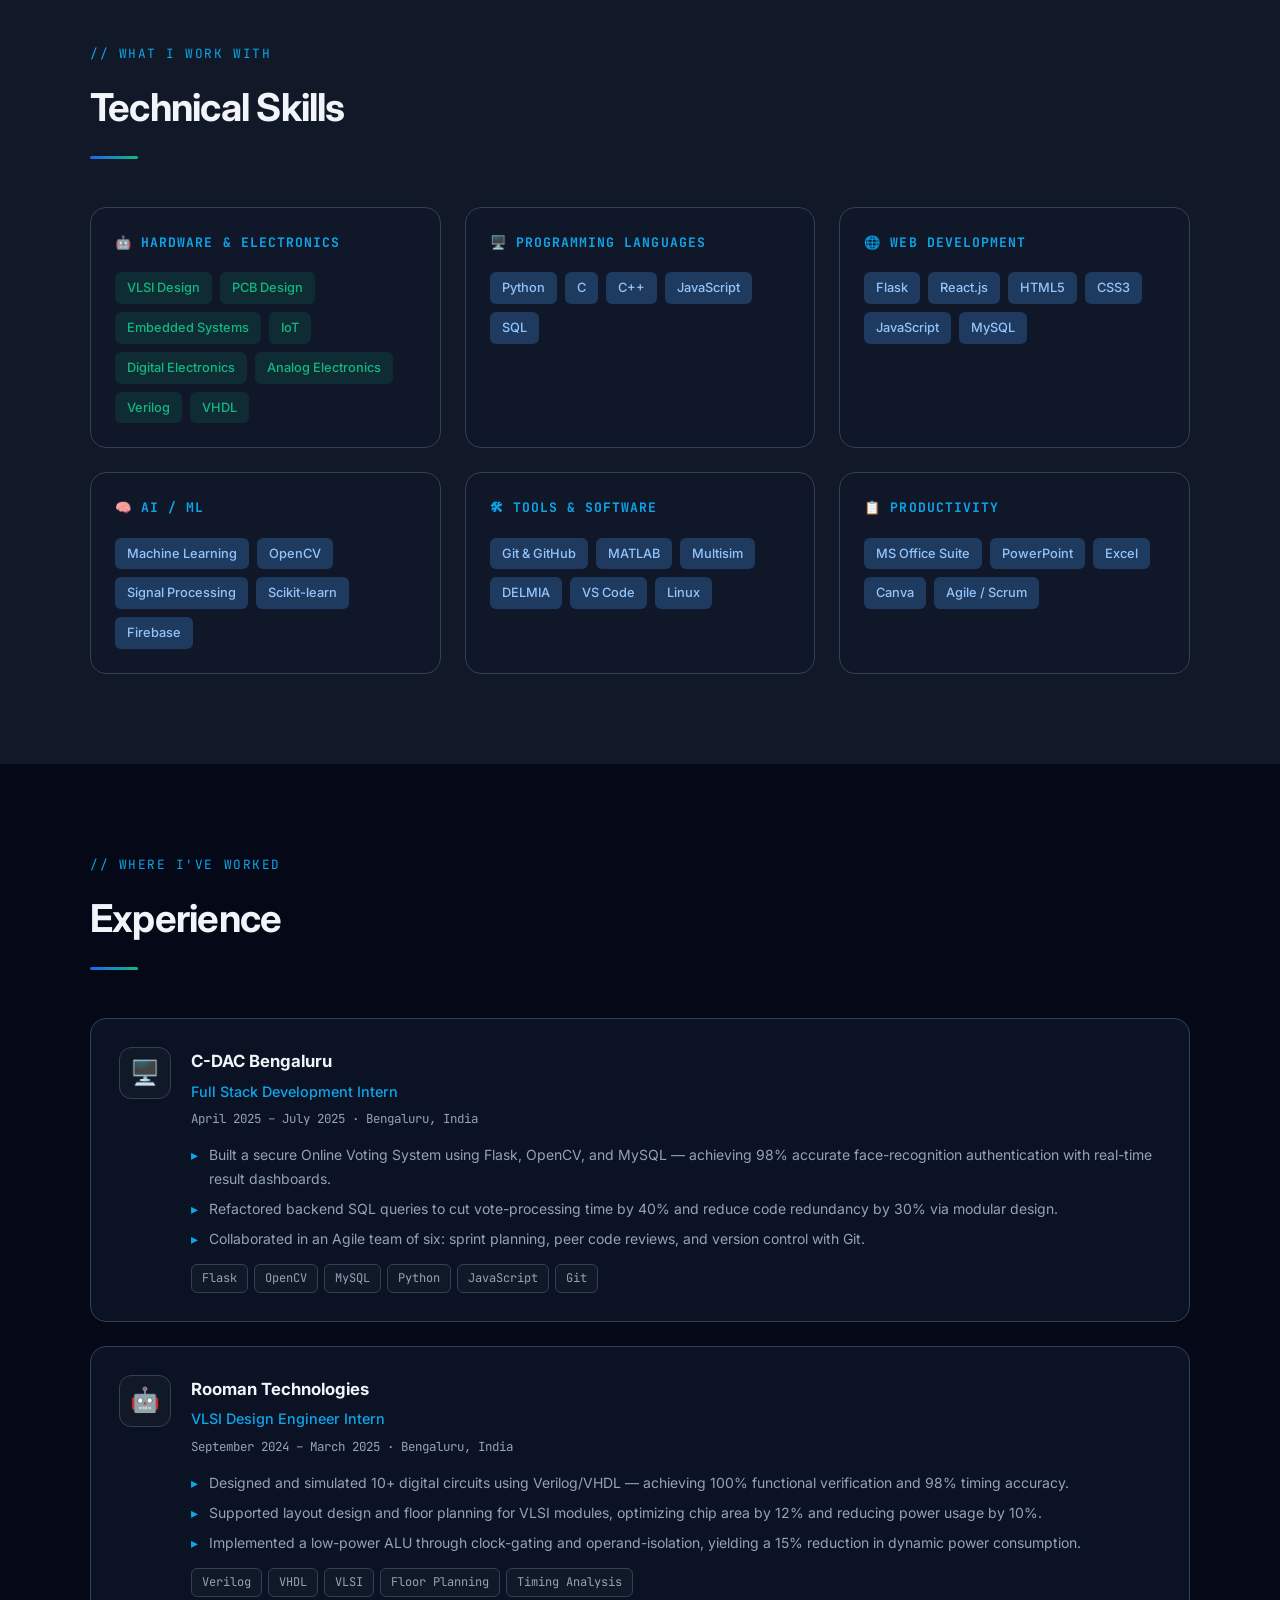
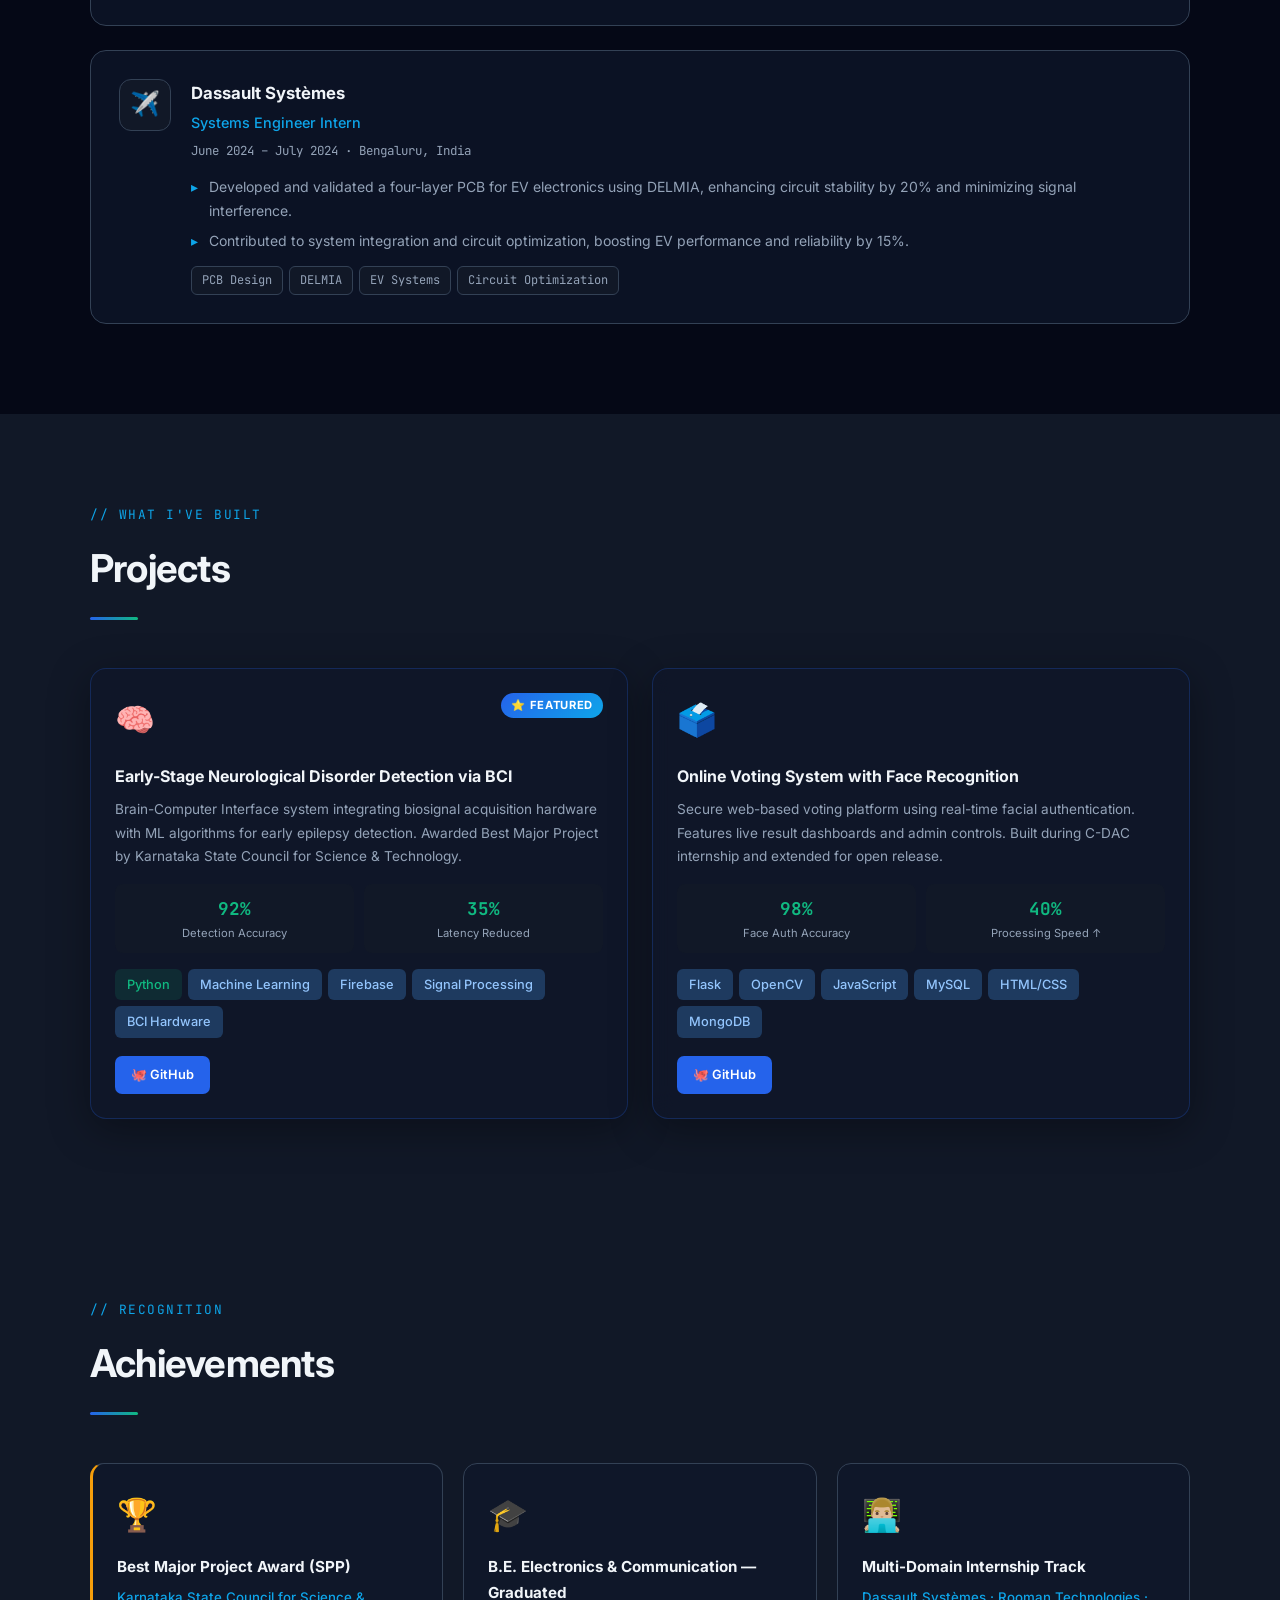
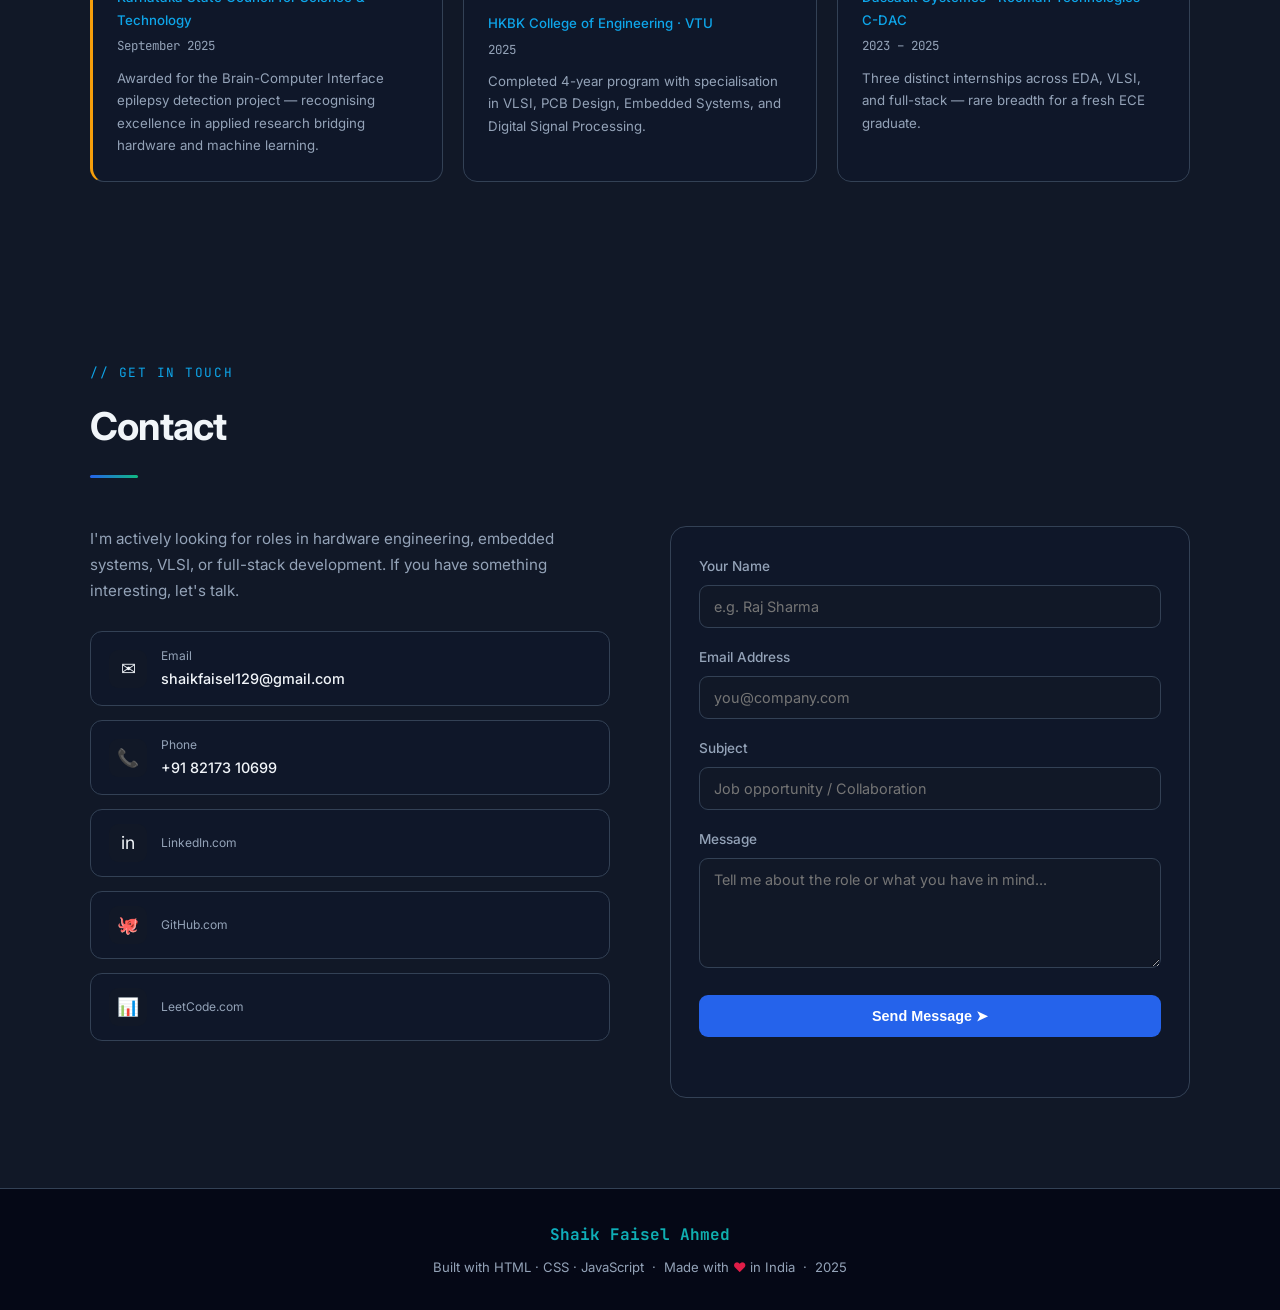
==== commit 2f5f0518: "added leetcode profile" ====
--- a/index.html
+++ b/index.html
@@ -103,7 +103,7 @@
         <!-- Resume PDF must be in the same folder as index.html -->
         <a href="Shaikfaisel resume.pdf" download class="btn-primary">⬇ Download Resume</a>
         <a href="#projects" class="btn-outline">🚀 View Projects</a>
-        <a href="#contact"  class="btn-outline">📬 Contact Me</a>
+        <a href="#contact"  class="btn-outline">🤝🏽 Contact Me</a>
       </div>
 
       <!-- Social icon links -->
@@ -204,7 +204,7 @@
             <span>VLSI, PCB, Verilog/VHDL, Embedded IoT</span>
           </div>
           <div class="highlight-item">
-            <div class="icon">💻</div>
+            <div class="icon">🖥️</div>
             <strong>Software Breadth</strong>
             <span>Flask, React, OpenCV, MySQL, Python</span>
           </div>
@@ -314,7 +314,7 @@
     <div class="skills-grid fade-in">
 
       <div class="skill-category">
-        <div class="skill-category-title">⚡ Hardware &amp; Electronics</div>
+        <div class="skill-category-title">🤖 Hardware &amp; Electronics</div>
         <div class="skill-tags">
           <span class="skill-tag green">VLSI Design</span>
           <span class="skill-tag green">PCB Design</span>
@@ -328,7 +328,7 @@
       </div>
 
       <div class="skill-category">
-        <div class="skill-category-title">💻 Programming Languages</div>
+        <div class="skill-category-title">🖥️  Programming Languages</div>
         <div class="skill-tags">
           <span class="skill-tag">Python</span>
           <span class="skill-tag">C</span>
@@ -402,11 +402,11 @@
 
       <!-- C-DAC -->
       <div class="exp-card">
-        <div class="exp-logo">🖥</div>
+        <div class="exp-logo">🖥️</div>
         <div>
           <div class="exp-company">C-DAC Bengaluru</div>
           <div class="exp-role">Full Stack Development Intern</div>
-          <div class="exp-date">April 2025 – June 2025 · Bengaluru, India</div>
+          <div class="exp-date">April 2025 – July 2025 · Bengaluru, India</div>
           <ul class="exp-bullets">
             <li>Built a secure Online Voting System using Flask, OpenCV, and MySQL — achieving 98% accurate face-recognition authentication with real-time result dashboards.</li>
             <li>Refactored backend SQL queries to cut vote-processing time by 40% and reduce code redundancy by 30% via modular design.</li>
@@ -425,7 +425,7 @@
 
       <!-- Rooman Technologies -->
       <div class="exp-card">
-        <div class="exp-logo">🔧</div>
+        <div class="exp-logo">🤖</div>
         <div>
           <div class="exp-company">Rooman Technologies</div>
           <div class="exp-role">VLSI Design Engineer Intern</div>
@@ -451,7 +451,7 @@
         <div>
           <div class="exp-company">Dassault Systèmes</div>
           <div class="exp-role">Systems Engineer Intern</div>
-          <div class="exp-date">June 2023 – July 2024 · Bengaluru, India</div>
+          <div class="exp-date">June 2024 – July 2024 · Bengaluru, India</div>
           <ul class="exp-bullets">
             <li>Developed and validated a four-layer PCB for EV electronics using DELMIA, enhancing circuit stability by 20% and minimizing signal interference.</li>
             <li>Contributed to system integration and circuit optimization, boosting EV performance and reliability by 15%.</li>
@@ -506,7 +506,7 @@
             <span class="skill-tag">BCI Hardware</span>
           </div>
           <div class="project-footer">
-            <a href="https://github.com/Shaikfaisel/BCI-Epilepsy-Monitoring-System" target="_blank" class="btn-sm primary">⬡ GitHub</a>
+            <a href="https://github.com/Shaikfaisel/BCI-Epilepsy-Monitoring-System" target="_blank" class="btn-sm primary">🐙 GitHub</a>
           </div>
         </div>
       </div>
@@ -514,7 +514,7 @@
       <!-- Project 2: Voting System -->
       <div class="project-card">
         <div class="project-header">
-          <div class="project-icon">🗳</div>
+          <div class="project-icon">🗳️</div>
         </div>
         <div class="project-body">
           <div class="project-title">Online Voting System with Face Recognition</div>
@@ -533,9 +533,10 @@
             <span class="skill-tag">JavaScript</span>
             <span class="skill-tag">MySQL</span>
             <span class="skill-tag">HTML/CSS</span>
+            <span class="skill-tag">MongoDB</span>
           </div>
           <div class="project-footer">
-            <a href="https://github.com/Shaikfaisel/Online_Voting_System" target="_blank" class="btn-sm primary">⬡ GitHub</a>
+            <a href="https://github.com/Shaikfaisel/Online_Voting_System" target="_blank" class="btn-sm primary">🐙 GitHub</a>
           </div>
         </div>
       </div>
@@ -581,7 +582,7 @@
       </div>
 
       <div class="ach-card">
-        <div class="ach-icon">🤝</div>
+        <div class="ach-icon">👨🏼‍💻</div>
         <div class="ach-title">Multi-Domain Internship Track</div>
         <div class="ach-org">Dassault Systèmes · Rooman Technologies · C-DAC</div>
         <div class="ach-date">2023 – 2025</div>
@@ -620,7 +621,7 @@
         </p>
         <div class="contact-links">
           <a href="mailto:shaikfaisel129@gmail.com" class="contact-link-item">
-            <div class="link-icon">📧</div>
+            <div class="link-icon">✉︎</div>
             <div>
               <div class="link-label">Email</div>
               <div class="link-val">shaikfaisel129@gmail.com</div>
@@ -634,28 +635,37 @@
             </div>
           </a>
           <a href="https://www.linkedin.com/in/shaik-faisel-ahmed-06150a316/" target="_blank" class="contact-link-item">
-            <div class="link-icon">💼</div>
+            <div class="link-icon">in</div>
             <div>
-              <div class="link-label">LinkedIn</div>
-              <div class="link-val">Shaik-Faisel-Ahmed</div>
+              <div class="link-label">LinkedIn.com</div>
+              
             </div>
           </a>
           <a href="https://github.com/Shaikfaisel" target="_blank" class="contact-link-item">
-            <div class="link-icon">⬡</div>
+            <div class="link-icon">🐙</div>
             <div>
-              <div class="link-label">GitHub</div>
-              <div class="link-val">Shaikfaisel</div>
+              <div class="link-label">GitHub.com</div>
+              
             </div>
           </a>
-        </div>
-      </div>
+          <a href="https://leetcode.com/u/5r7qyM5OfQ/" target="_blank" class="contact-link-item">
+            <div class="link-icon">📊</div>
+            <div>
+              <div class="link-label">LeetCode.com</div>
+              
+            </div>
+          </a>
+
+        </div>
+      </div>
+      
 
       <!-- RIGHT: contact form -->
       <!-- id="contact-form" is what main.js listens to for the submit event -->
       <form class="contact-form" id="contact-form" novalidate>
         <div class="form-group">
           <label for="f-name">Your Name</label>
-          <input type="text" id="f-name" placeholder="e.g. Priya Sharma" required />
+          <input type="text" id="f-name" placeholder="e.g. Raj Sharma" required />
         </div>
         <div class="form-group">
           <label for="f-email">Email Address</label>
@@ -689,7 +699,7 @@
   <div class="footer-name">Shaik Faisel Ahmed</div>
   <p class="footer-copy">
     Built with HTML · CSS · JavaScript &nbsp;·&nbsp;
-    Made with <span>♥</span> in Bengaluru &nbsp;·&nbsp; 2025
+    Made with <span>♥</span> in India &nbsp;·&nbsp; 2025
   </p>
 </footer>
 
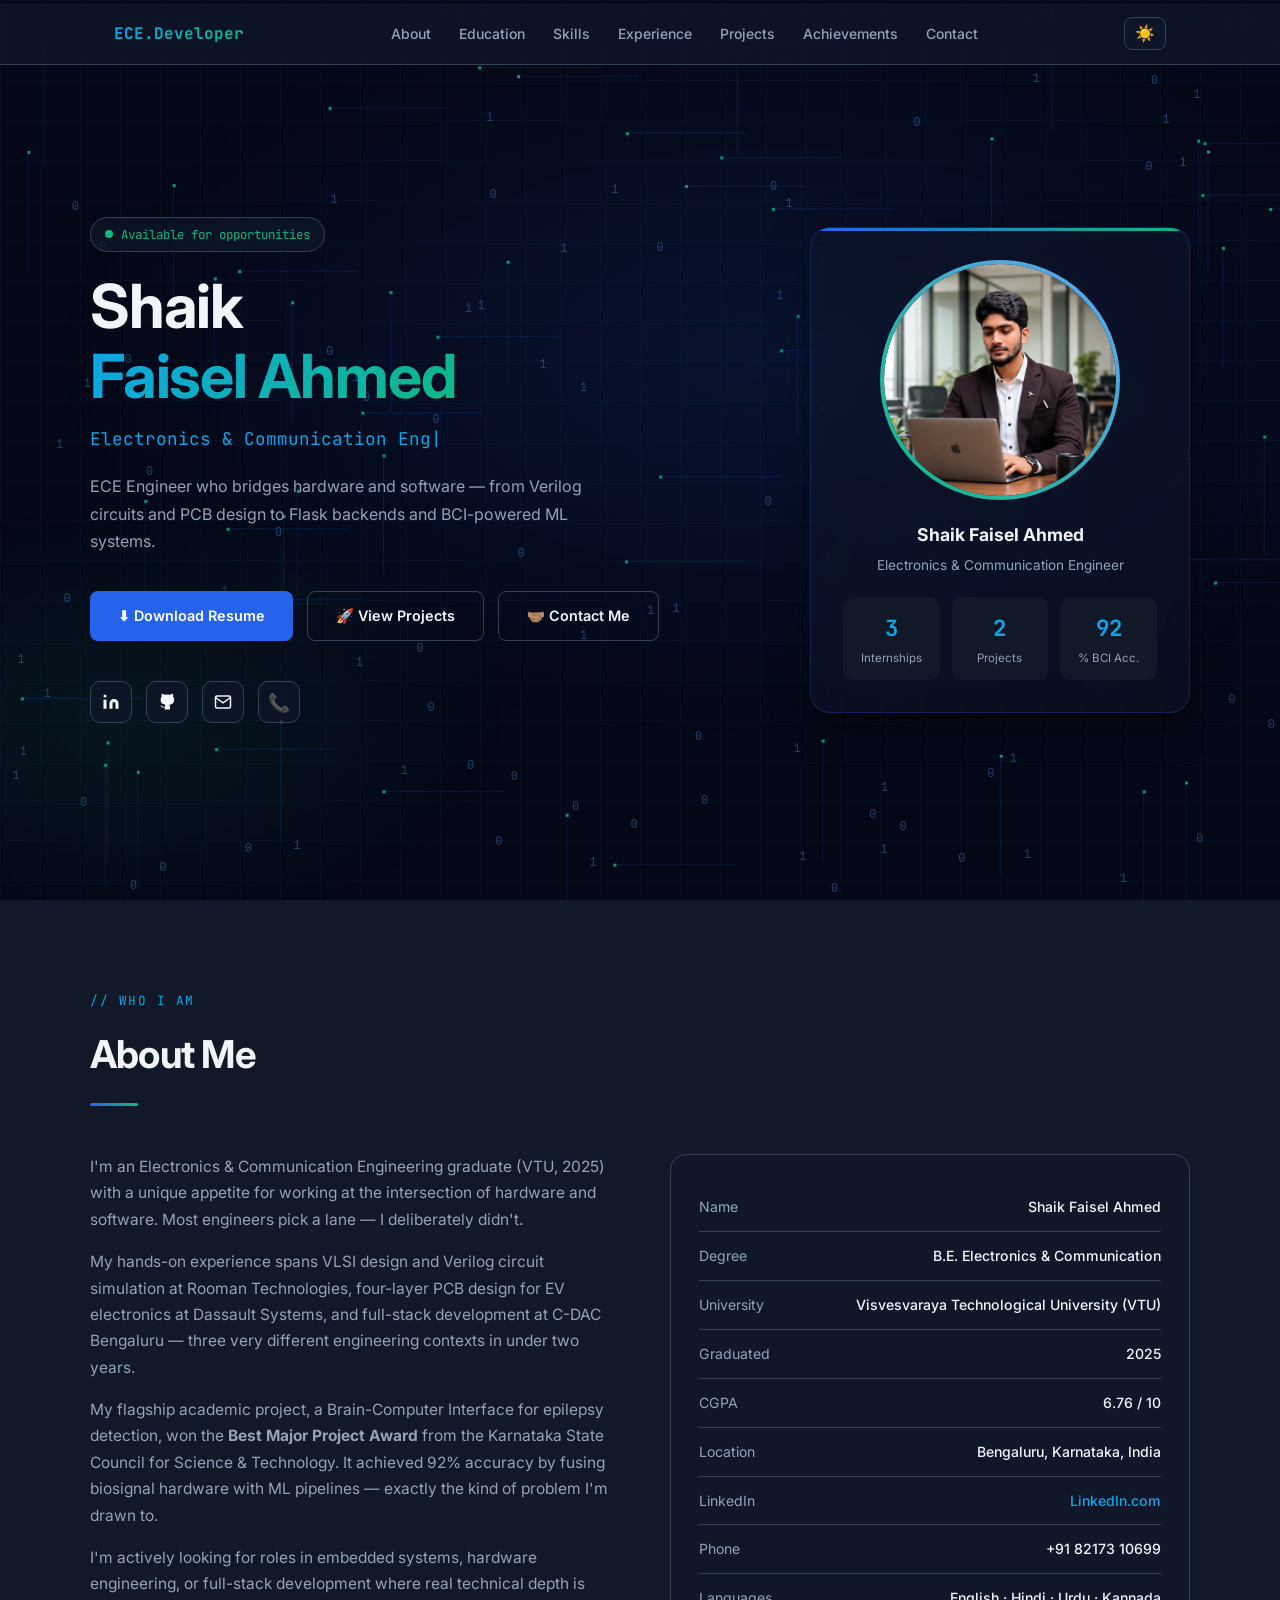
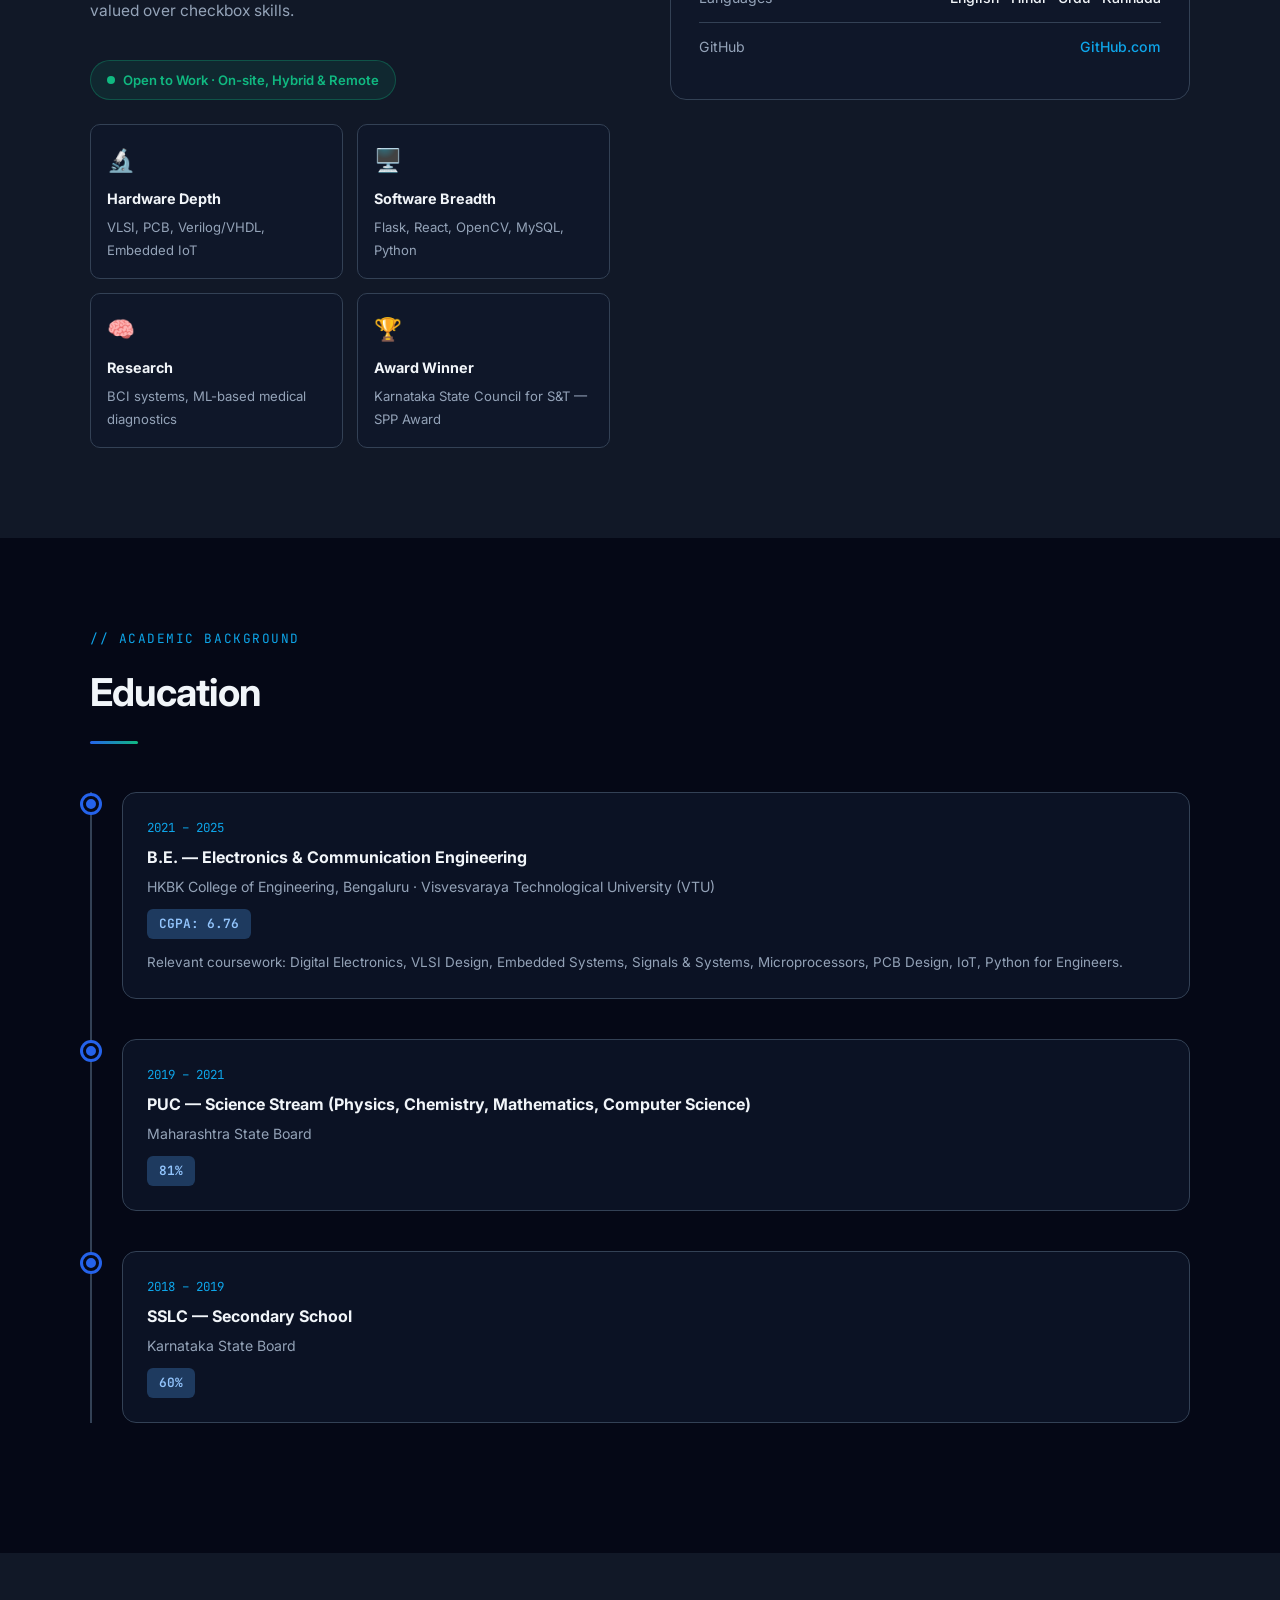
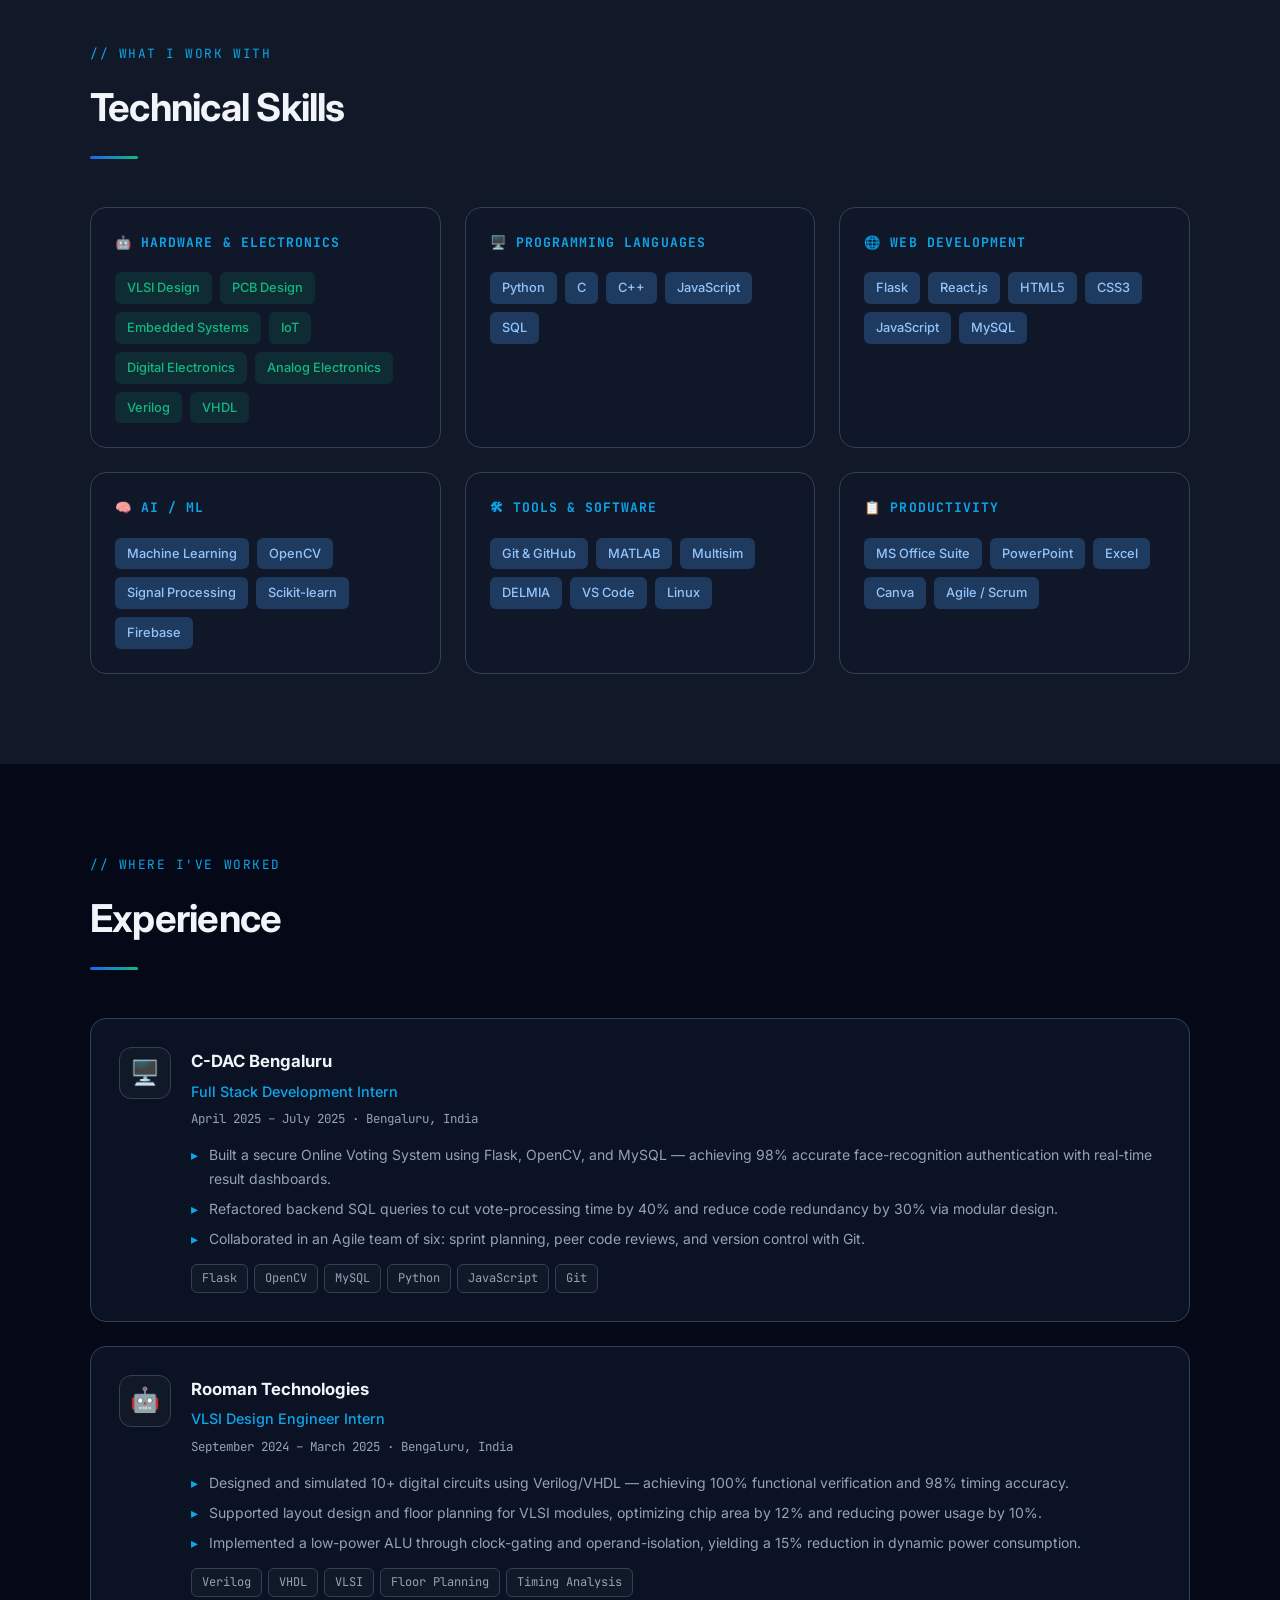
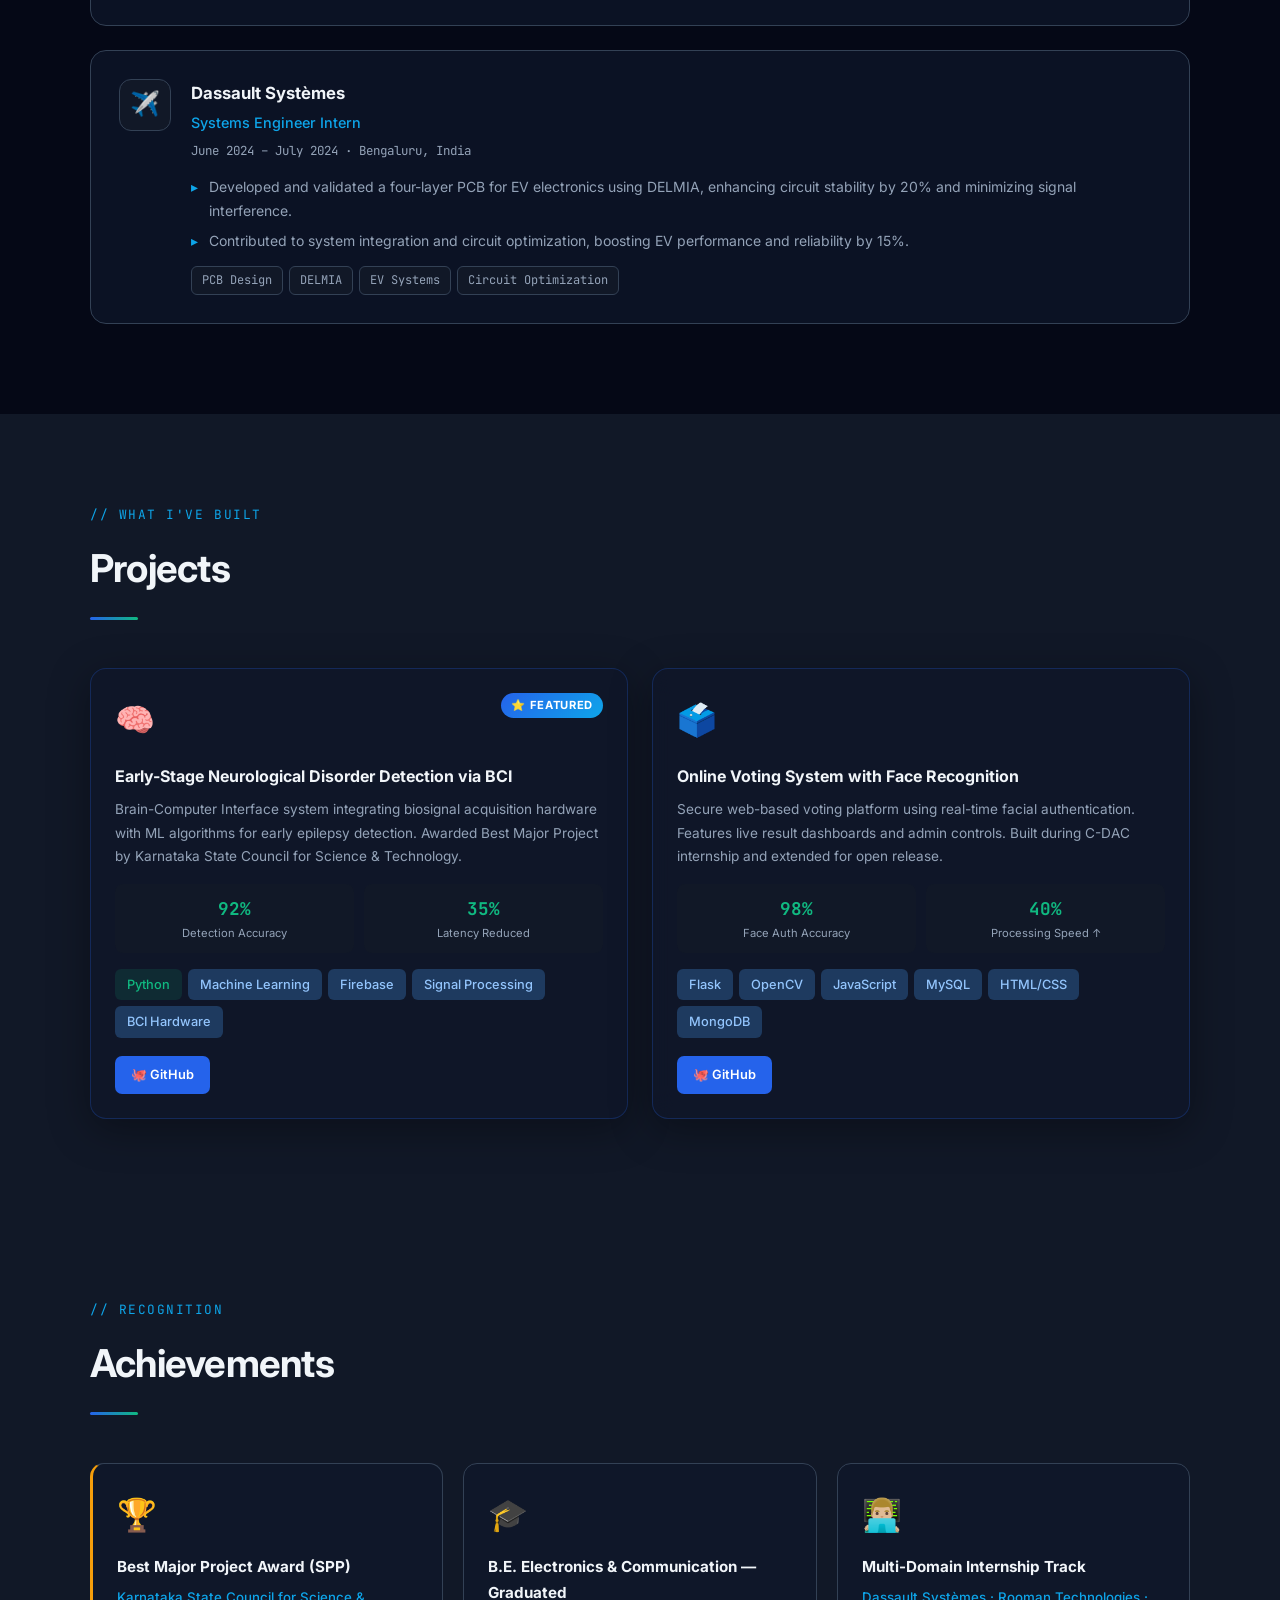
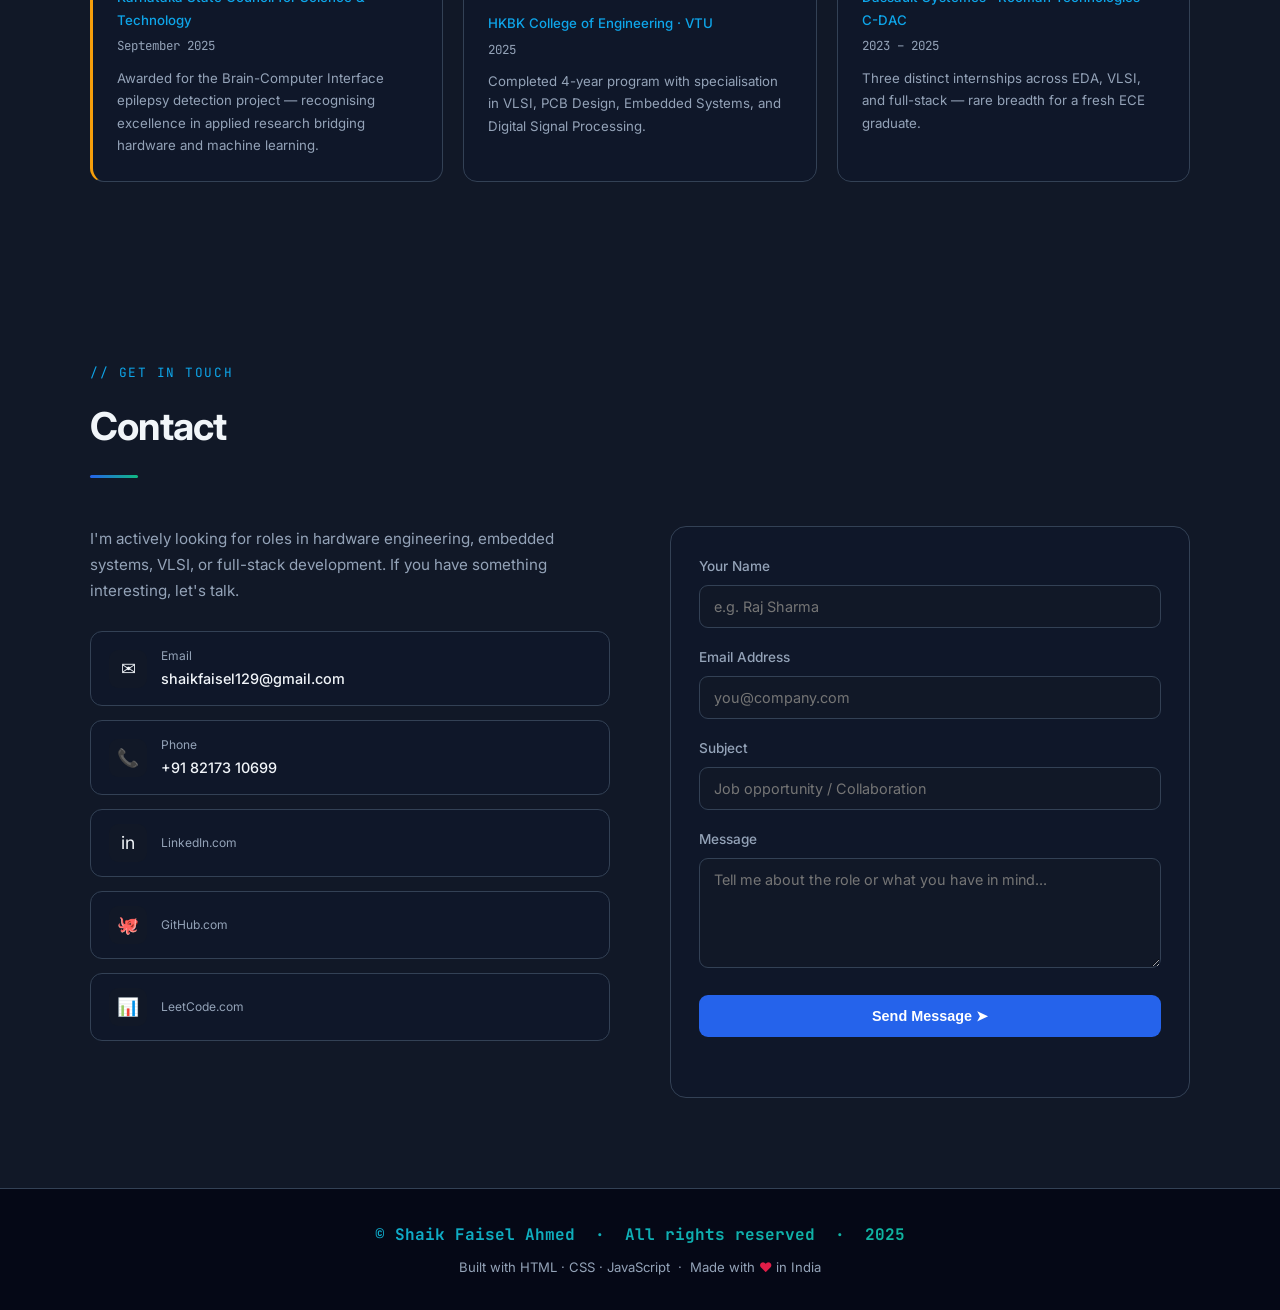
==== commit 2b51ef14: "Added SVG favicon" ====
--- a/index.html
+++ b/index.html
@@ -3,6 +3,7 @@
 <head>
   <meta charset="UTF-8" />
   <meta name="viewport" content="width=device-width, initial-scale=1.0" />
+  <link rel="icon" type="image/svg+xml" href="logo.svg">
   <title>Shaikfaisel-Portfolio</title>
   <meta name="description" content="Portfolio of Shaik Faisel Ahmed — ECE Graduate, VLSI & Embedded Systems Engineer, Full Stack Developer, BCI Researcher. Based in Bengaluru, India." />
   <meta property="og:title"       content="Shaik Faisel Ahmed | Engineer Portfolio" />
@@ -696,10 +697,10 @@
      FOOTER
 ============================================================ -->
 <footer>
-  <div class="footer-name">Shaik Faisel Ahmed</div>
+  <div class="footer-name"> © Shaik Faisel Ahmed &nbsp;·&nbsp; All rights reserved &nbsp;·&nbsp; 2025 </div>
   <p class="footer-copy">
     Built with HTML · CSS · JavaScript &nbsp;·&nbsp;
-    Made with <span>♥</span> in India &nbsp;·&nbsp; 2025
+    Made with <span>♥</span> in India
   </p>
 </footer>
 
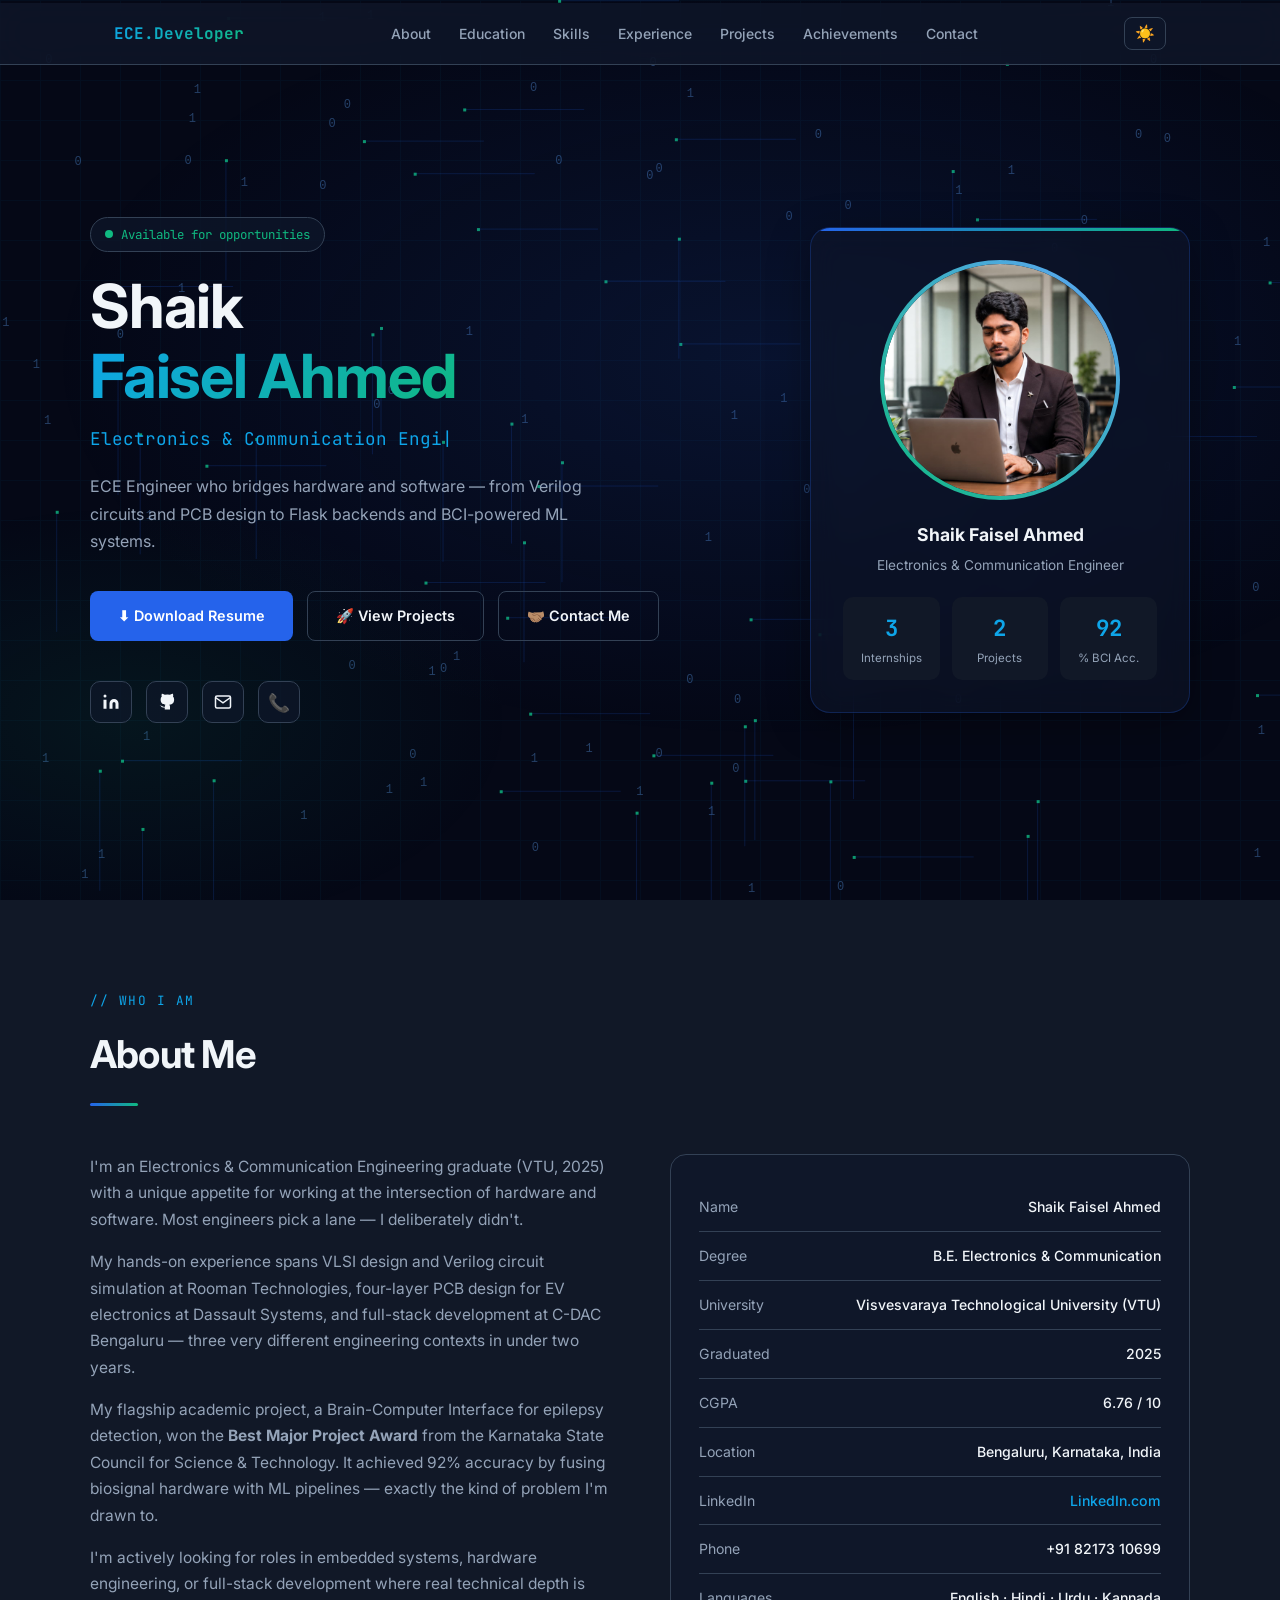
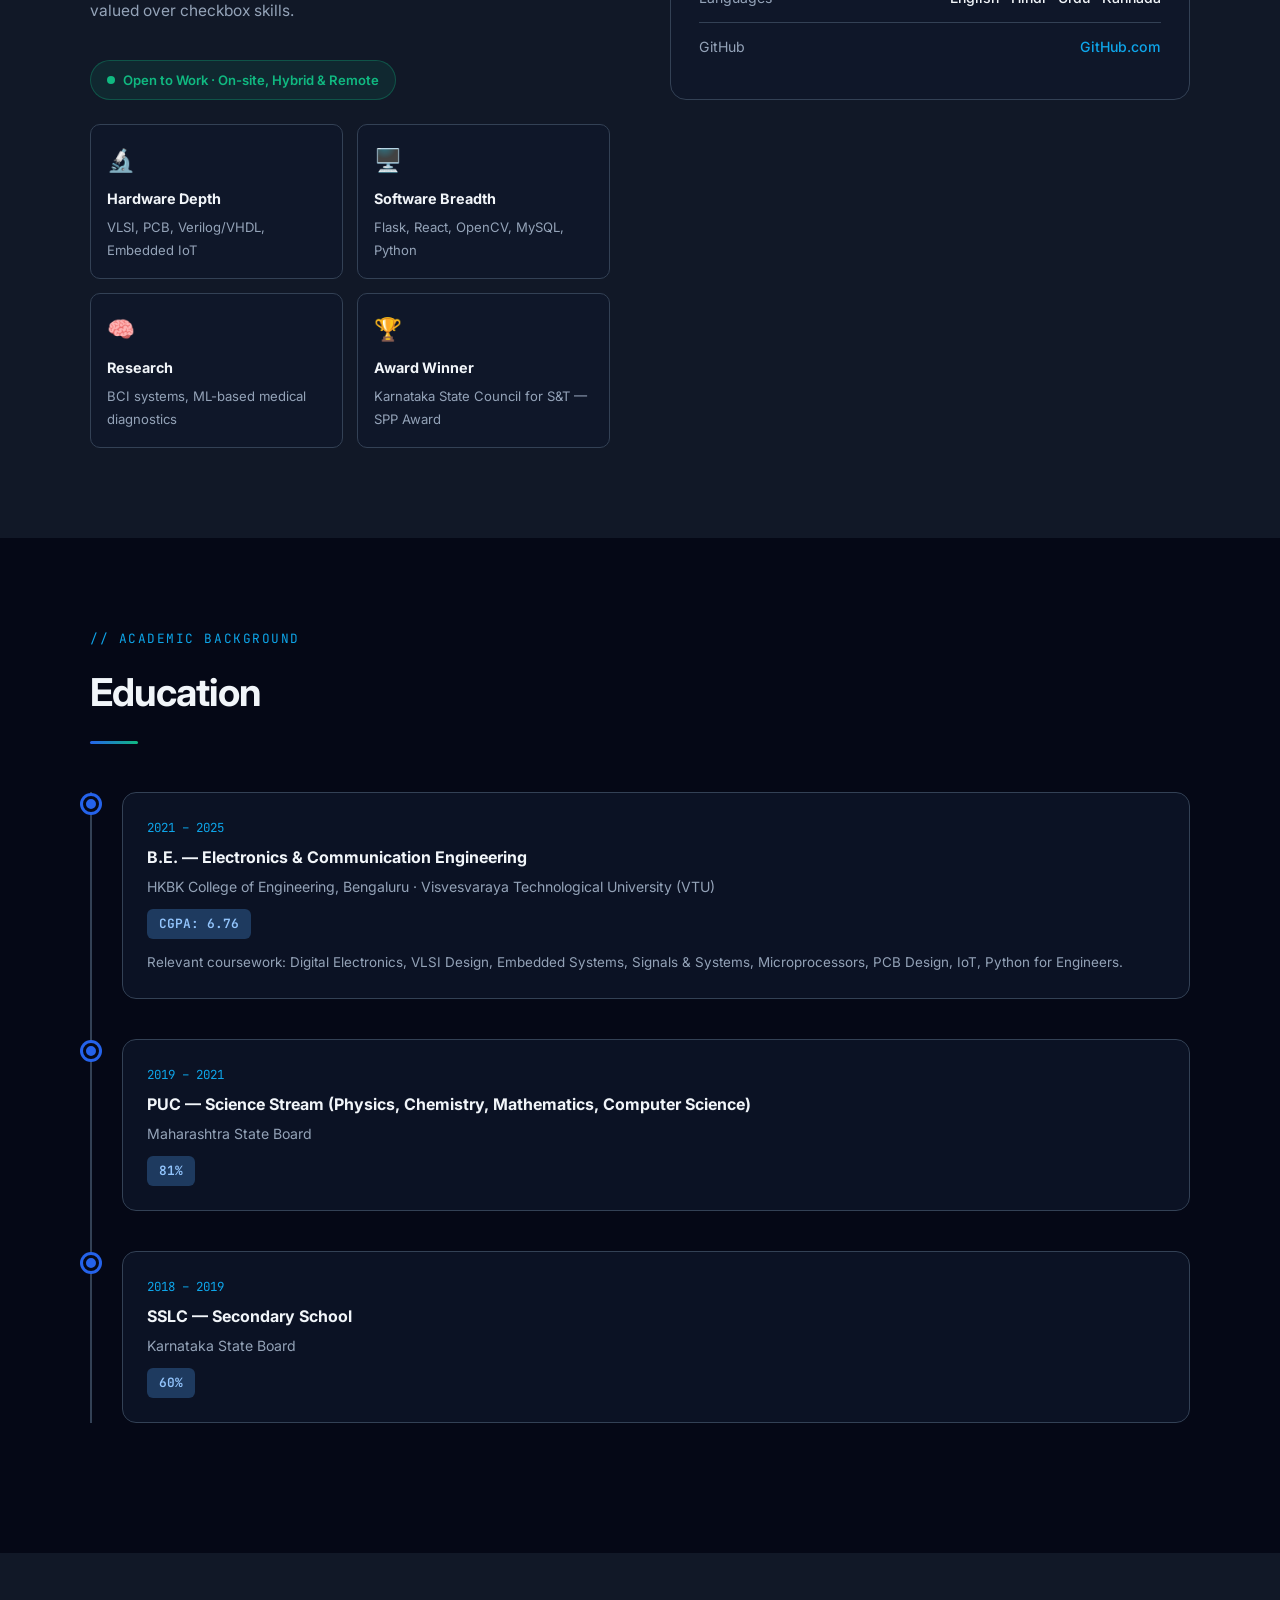
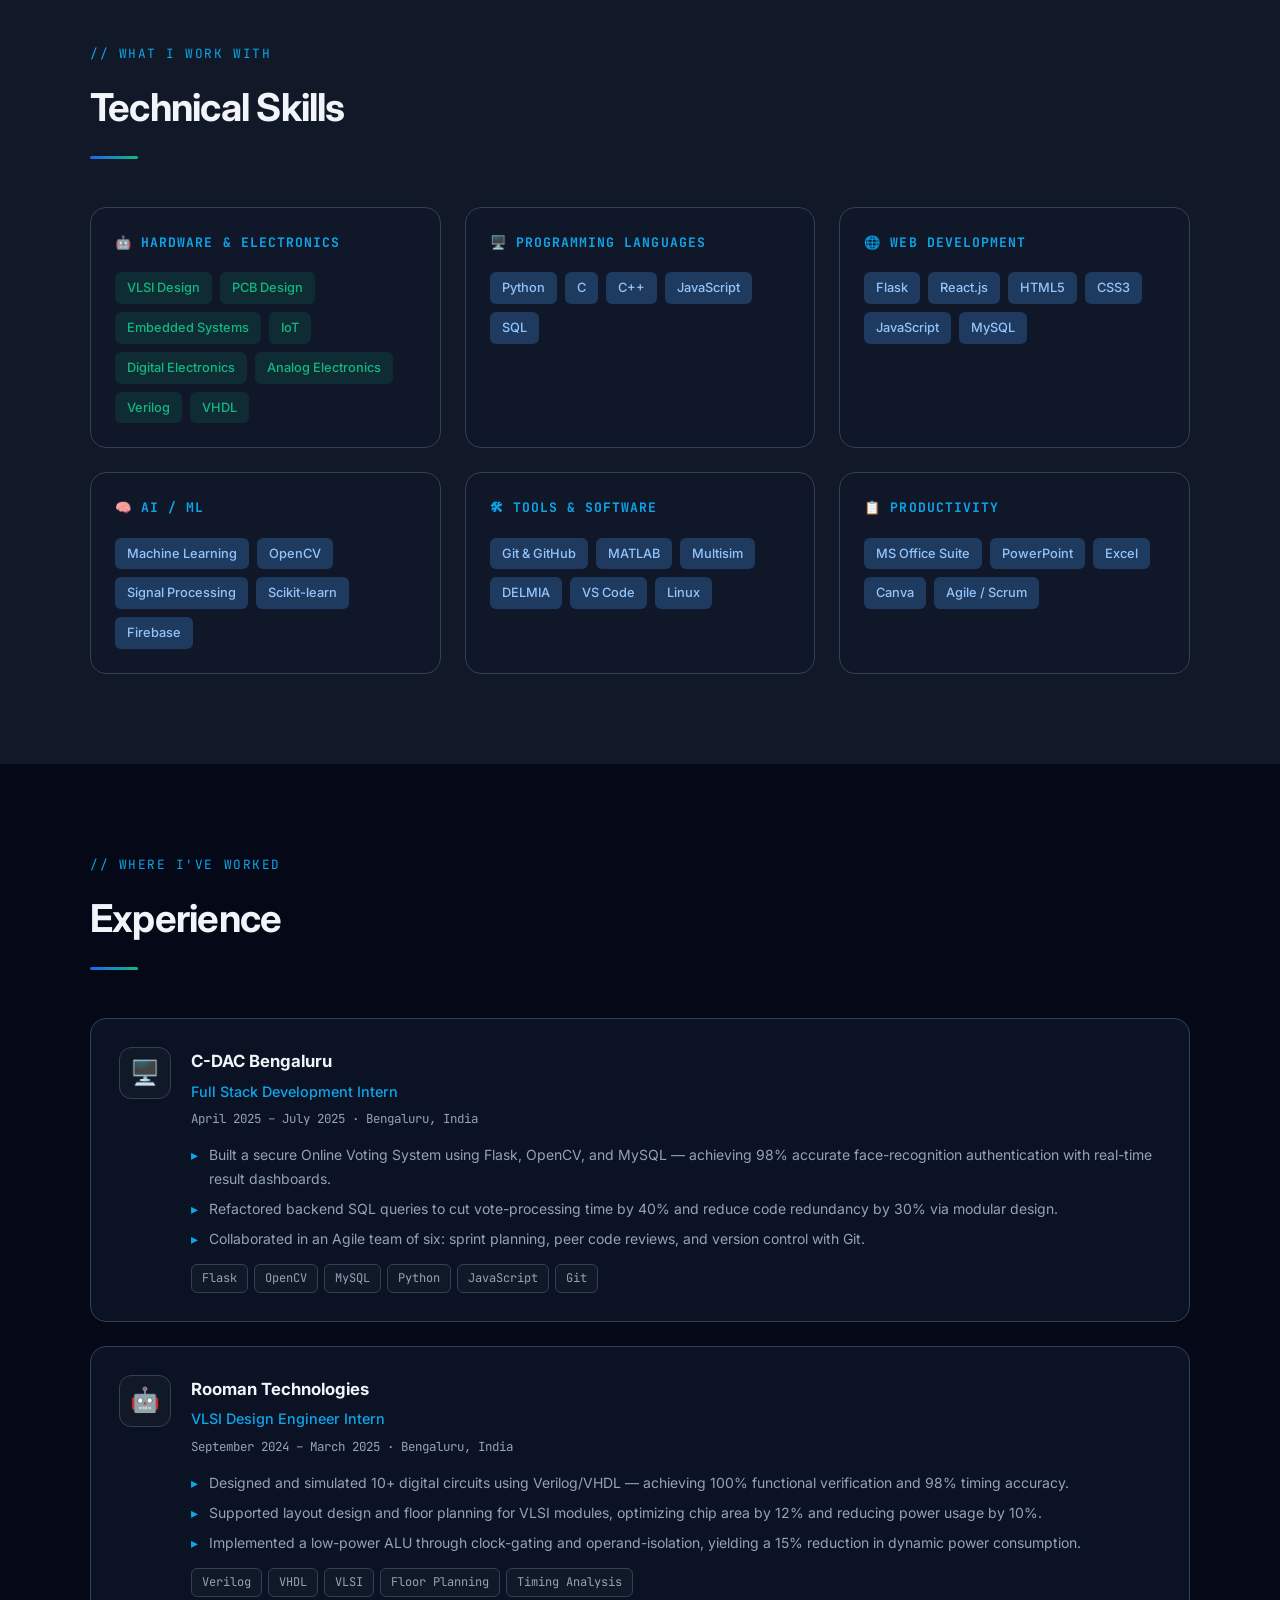
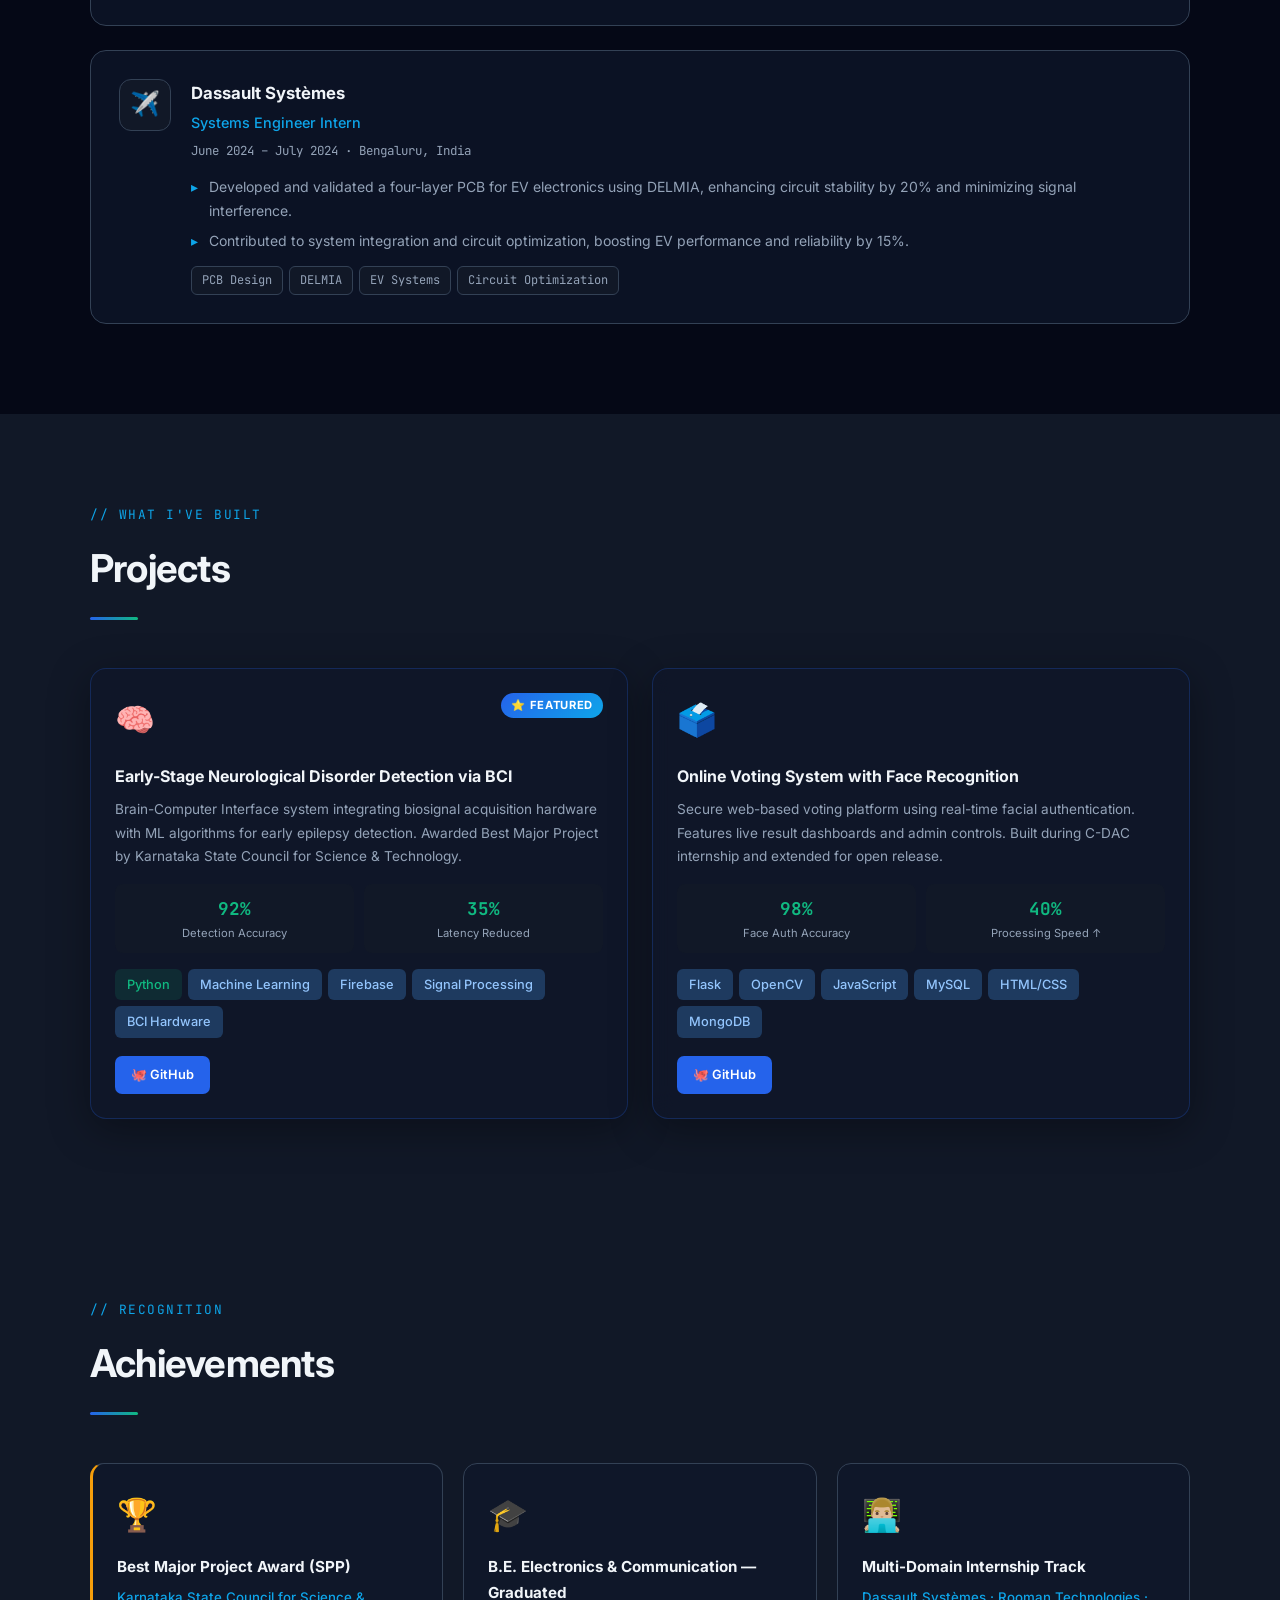
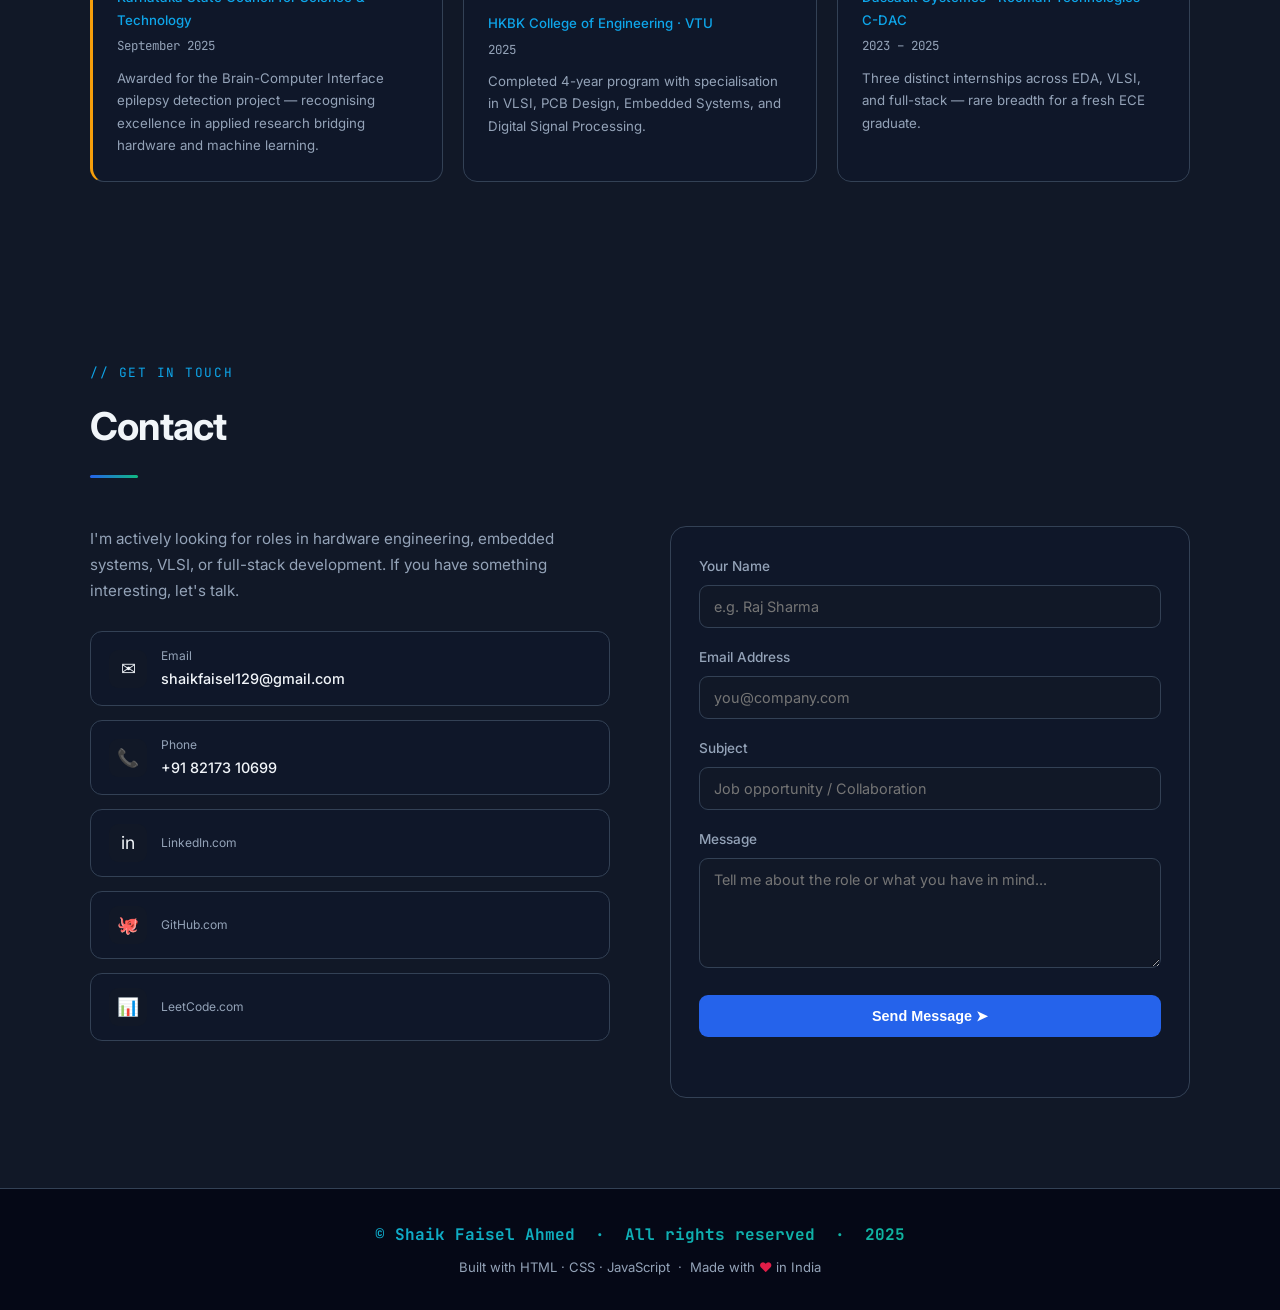
==== commit d3c427ec: "content" ====
--- a/index.html
+++ b/index.html
@@ -6,8 +6,8 @@
   <link rel="icon" type="image/svg+xml" href="logo.svg">
   <title>Shaikfaisel-Portfolio</title>
   <meta name="description" content="Portfolio of Shaik Faisel Ahmed — ECE Graduate, VLSI & Embedded Systems Engineer, Full Stack Developer, BCI Researcher. Based in Bengaluru, India." />
-  <meta property="og:title"       content="Shaik Faisel Ahmed | Engineer Portfolio" />
-  <meta property="og:description" content="ECE Engineer passionate about hardware-software convergence. VLSI, PCB Design, IoT, Flask, React." />
+  <meta property="og:title"       content="Shaik Faisel-Portfolio" />
+  <meta property="og:description" content="ECE Engineer passionate about hardware-software convergence." />
   <meta property="og:type"        content="website" />
   <meta name="keywords" content="Shaik Faisel Ahmed, VLSI Engineer, Embedded Systems, PCB Design, Full Stack Developer, Flask, Brain Computer Interface, ECE Portfolio Bengaluru" />
 
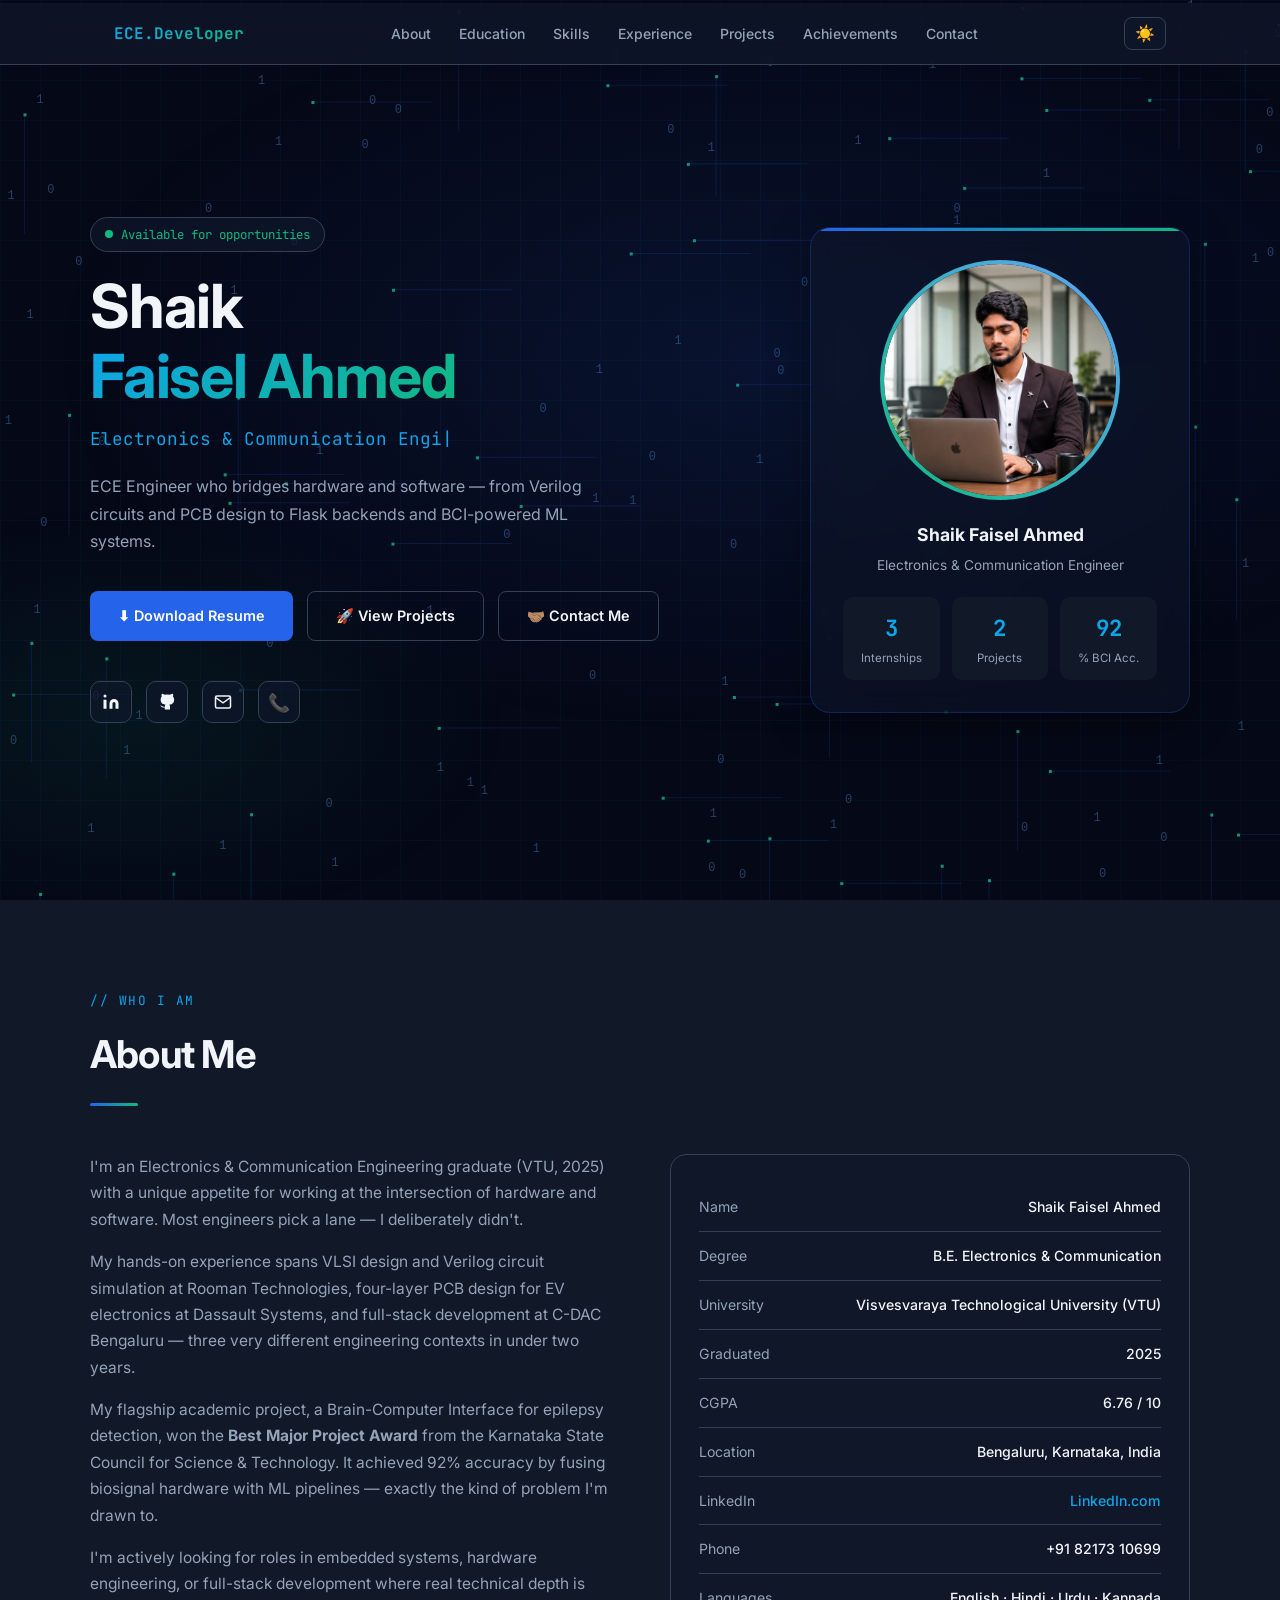
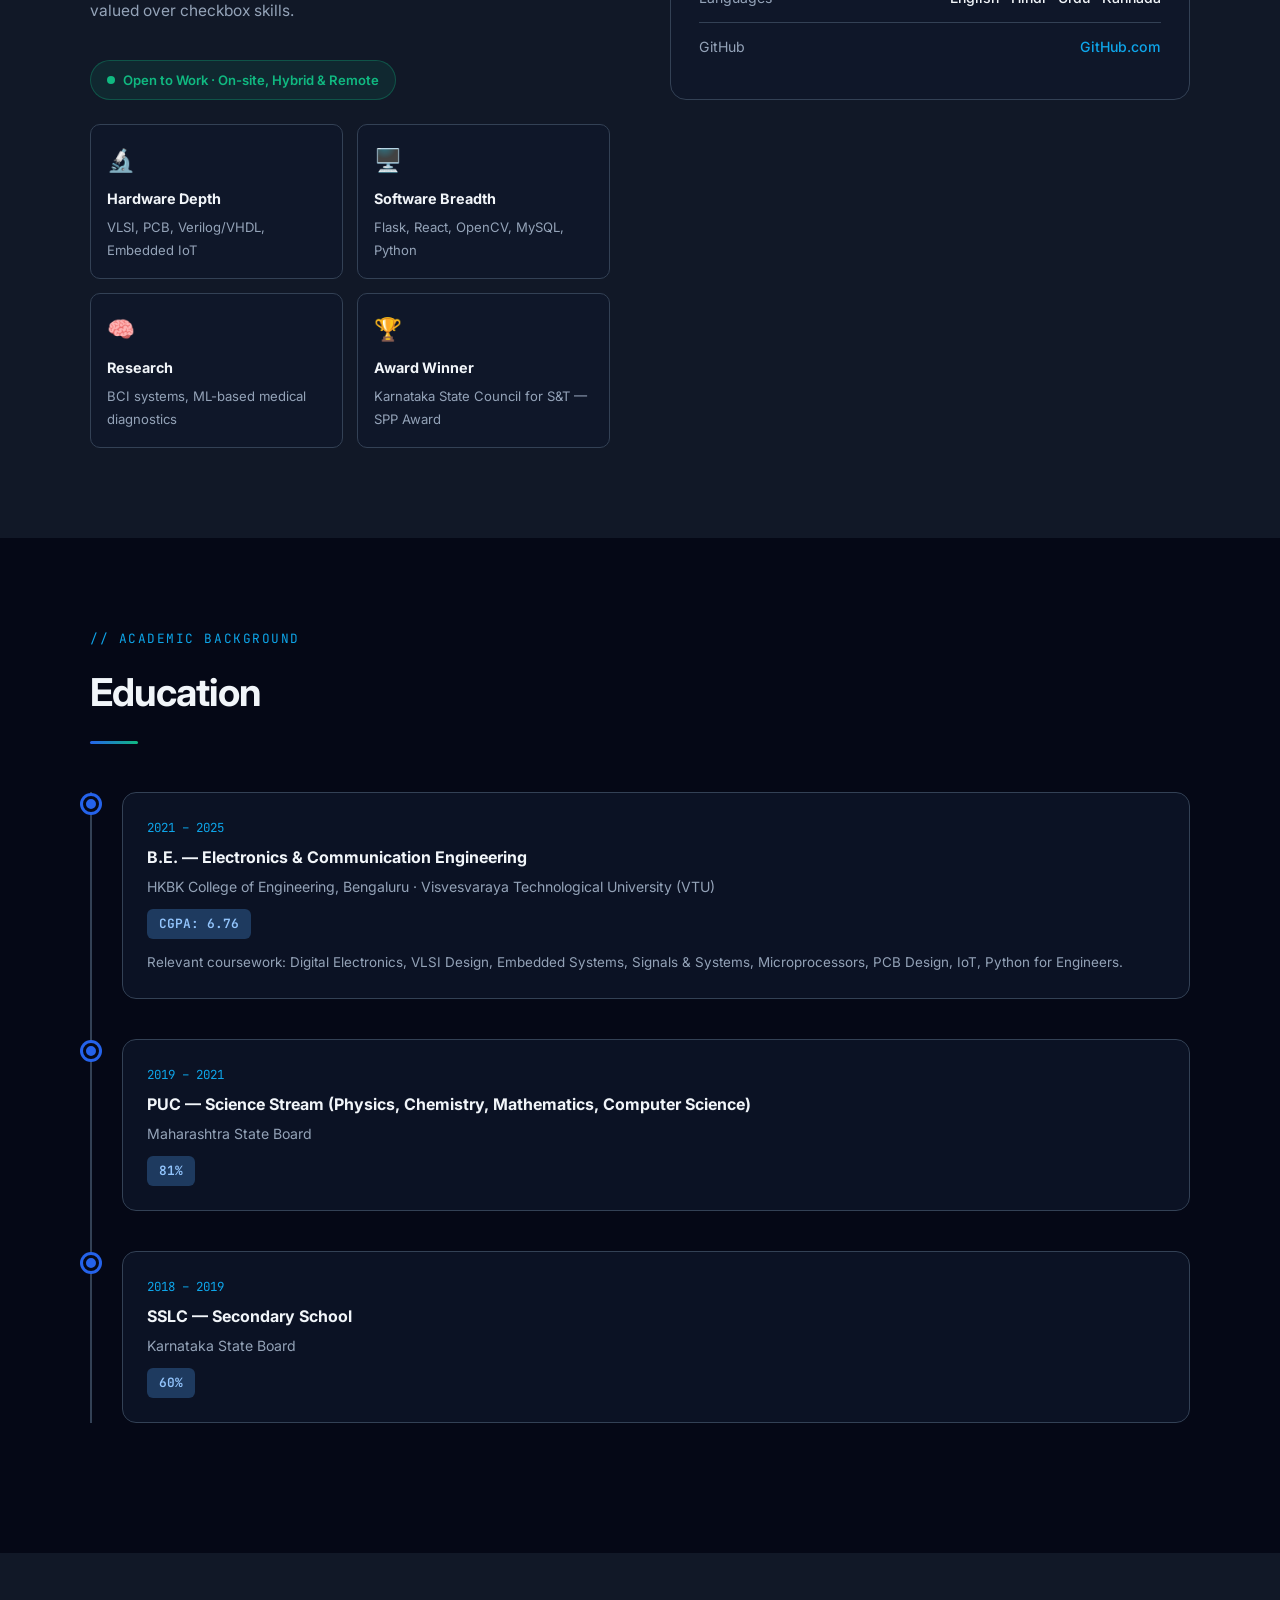
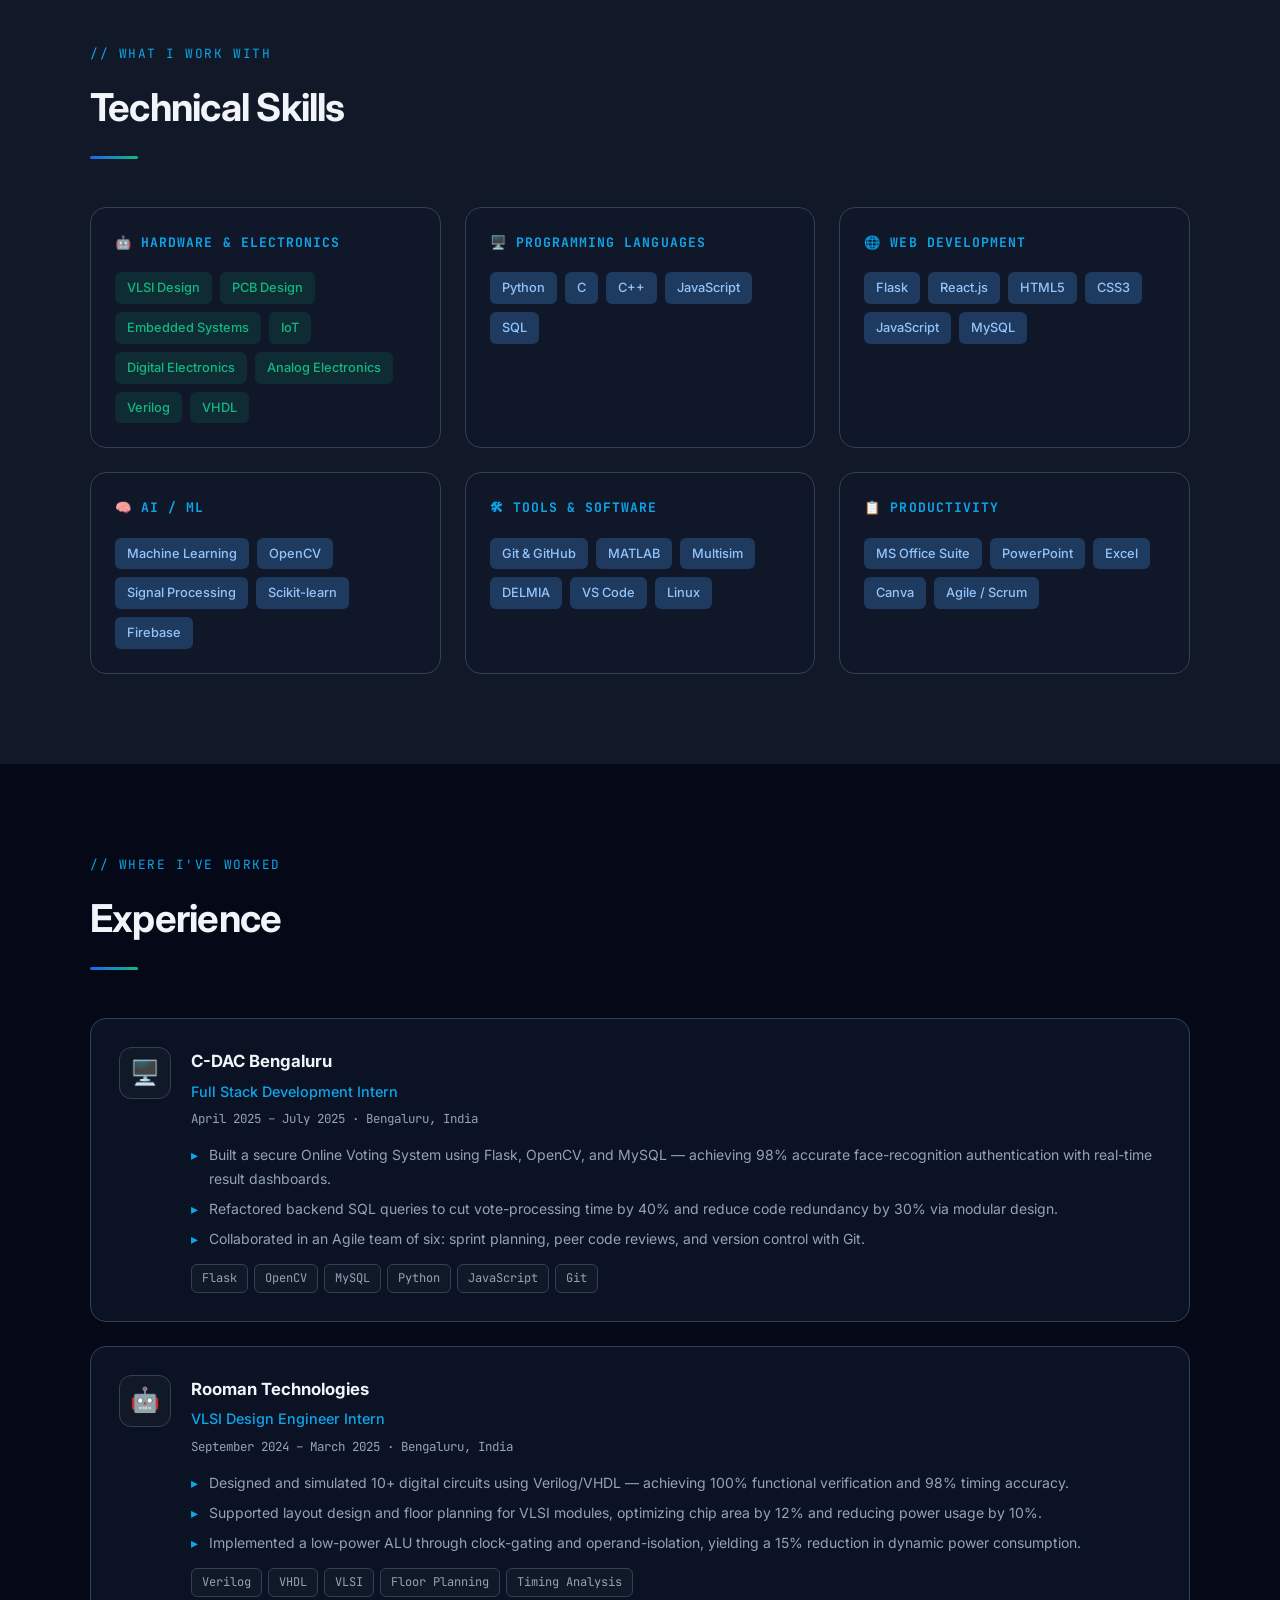
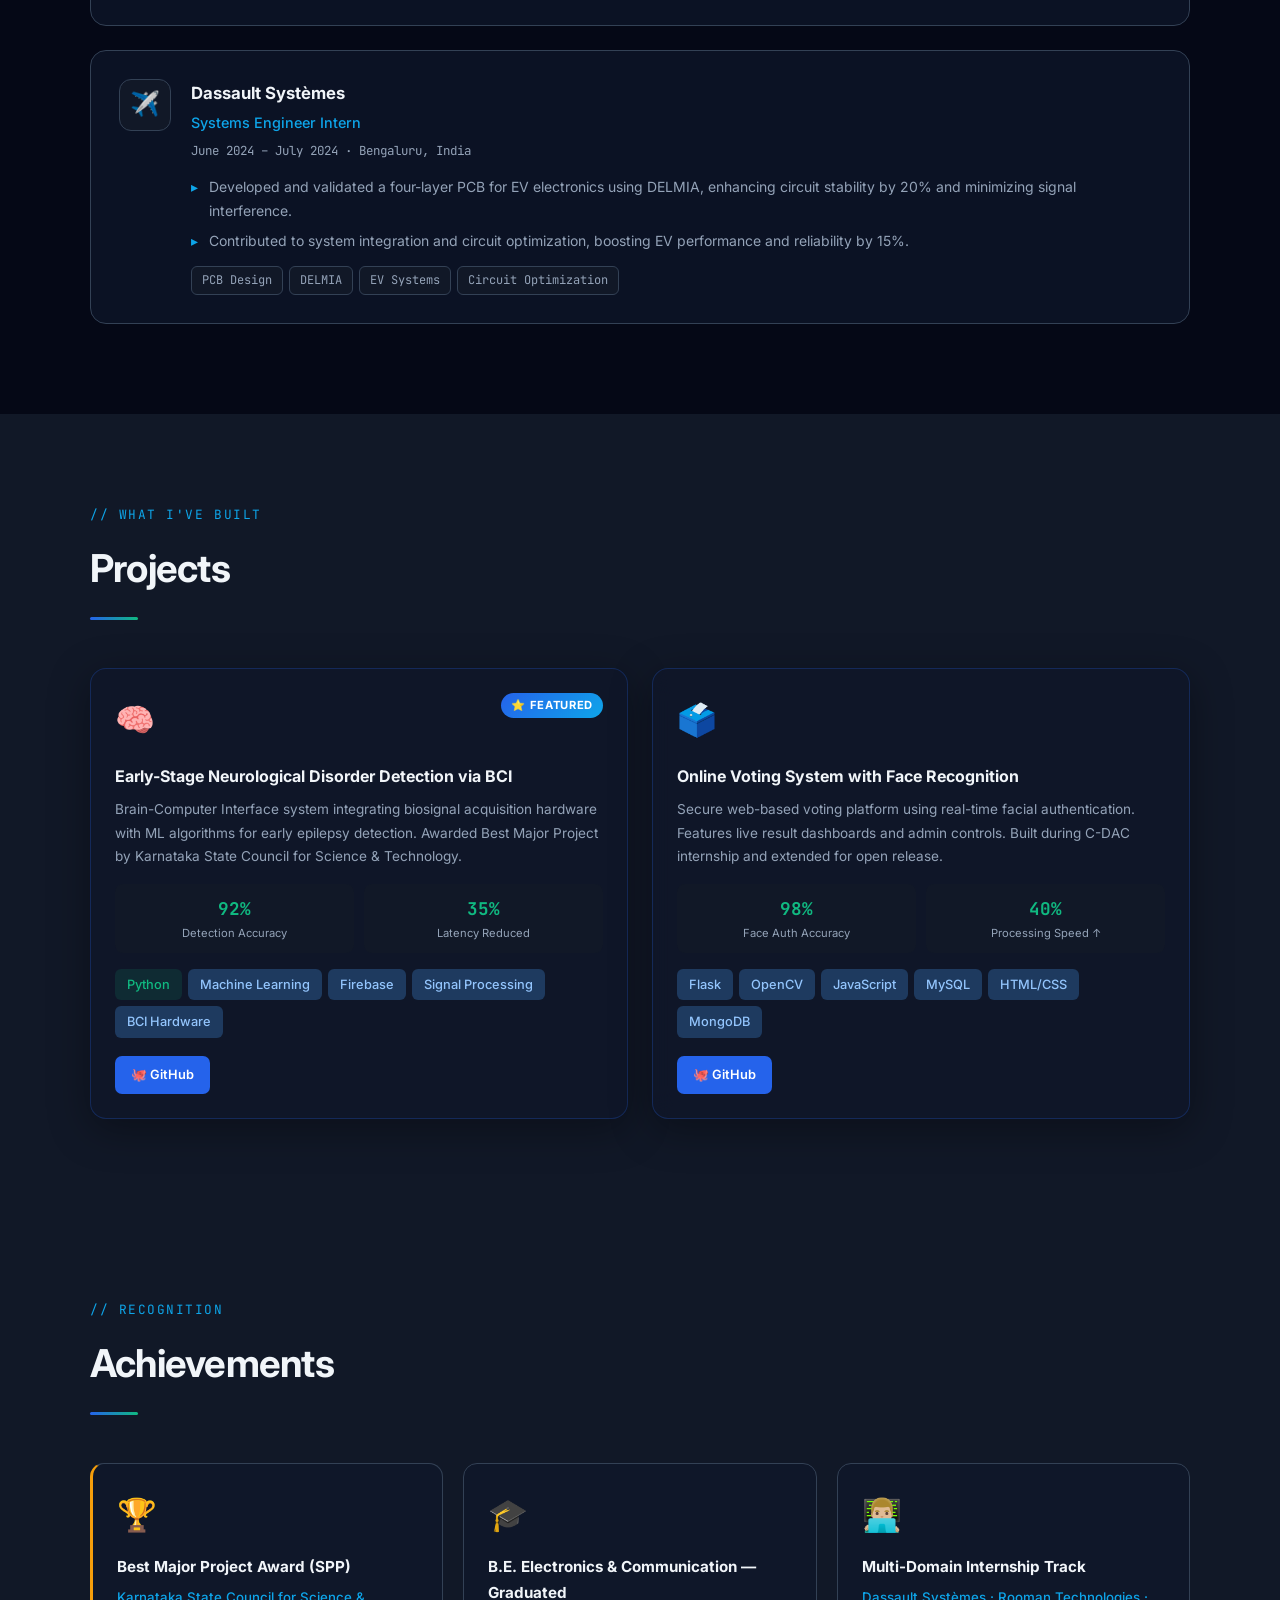
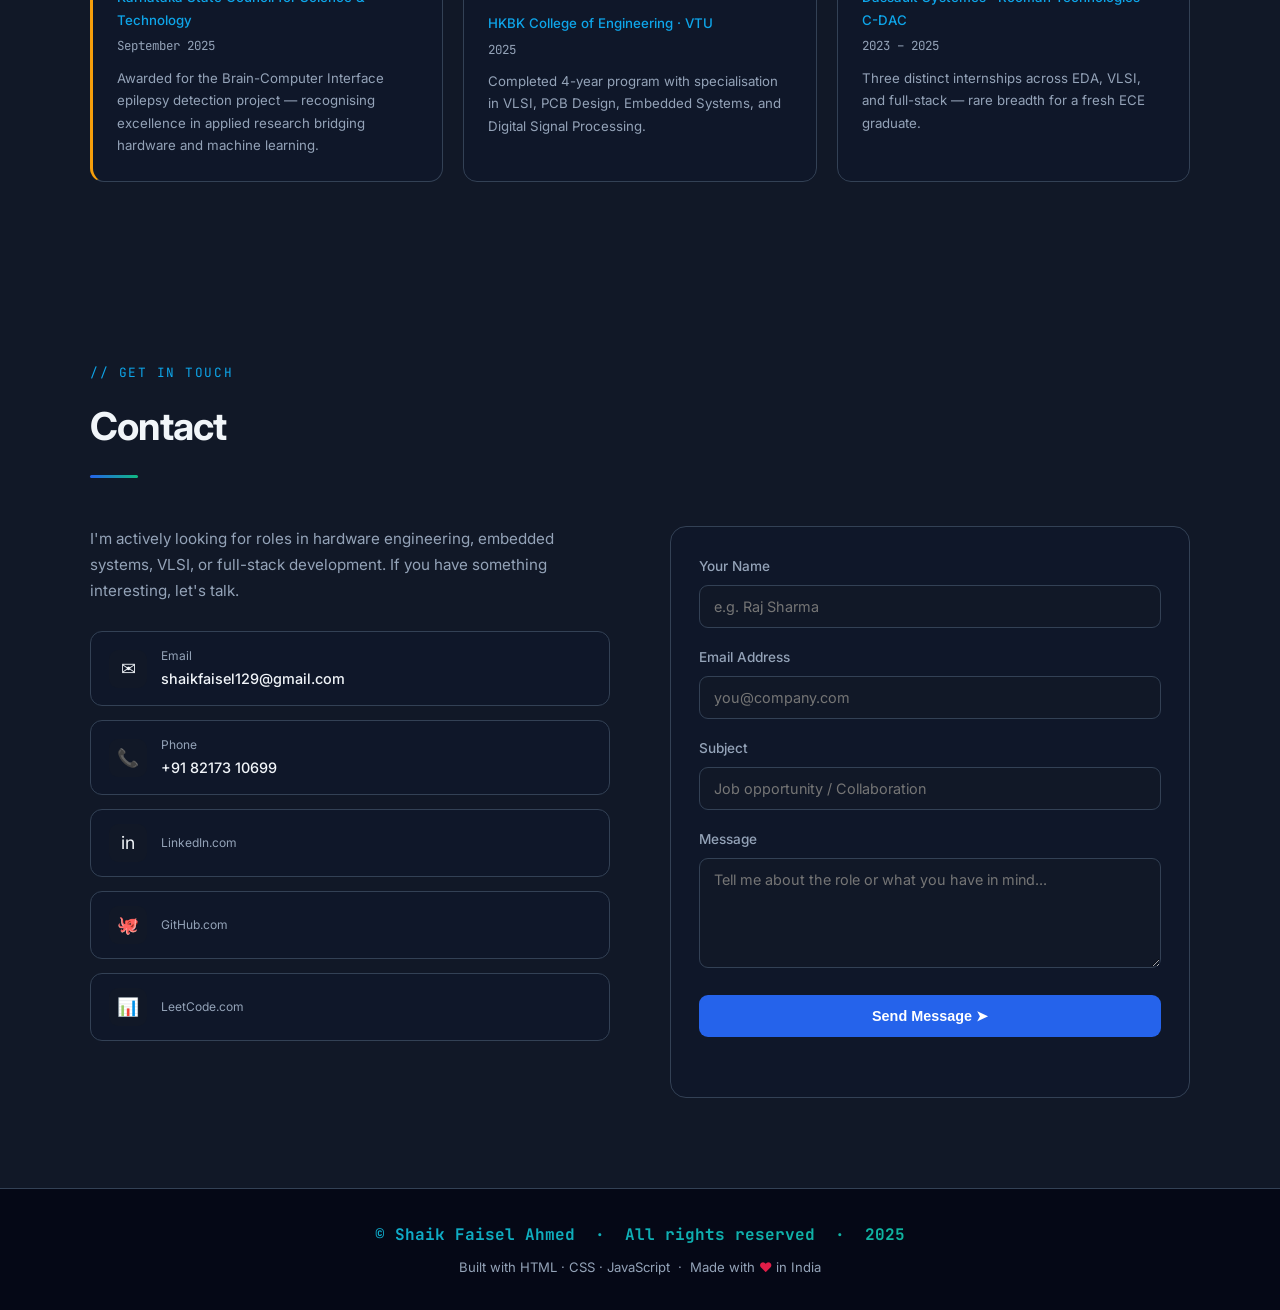
==== commit e2eaf3b3: "Added content" ====
--- a/index.html
+++ b/index.html
@@ -6,7 +6,7 @@
   <link rel="icon" type="image/svg+xml" href="logo.svg">
   <title>Shaikfaisel-Portfolio</title>
   <meta name="description" content="Portfolio of Shaik Faisel Ahmed — ECE Graduate, VLSI & Embedded Systems Engineer, Full Stack Developer, BCI Researcher. Based in Bengaluru, India." />
-  <meta property="og:title"       content="Shaik Faisel-Portfolio" />
+  <meta property="og:title"       content="Shaik Faisel - Portfolio" />
   <meta property="og:description" content="ECE Engineer passionate about hardware-software convergence." />
   <meta property="og:type"        content="website" />
   <meta name="keywords" content="Shaik Faisel Ahmed, VLSI Engineer, Embedded Systems, PCB Design, Full Stack Developer, Flask, Brain Computer Interface, ECE Portfolio Bengaluru" />
